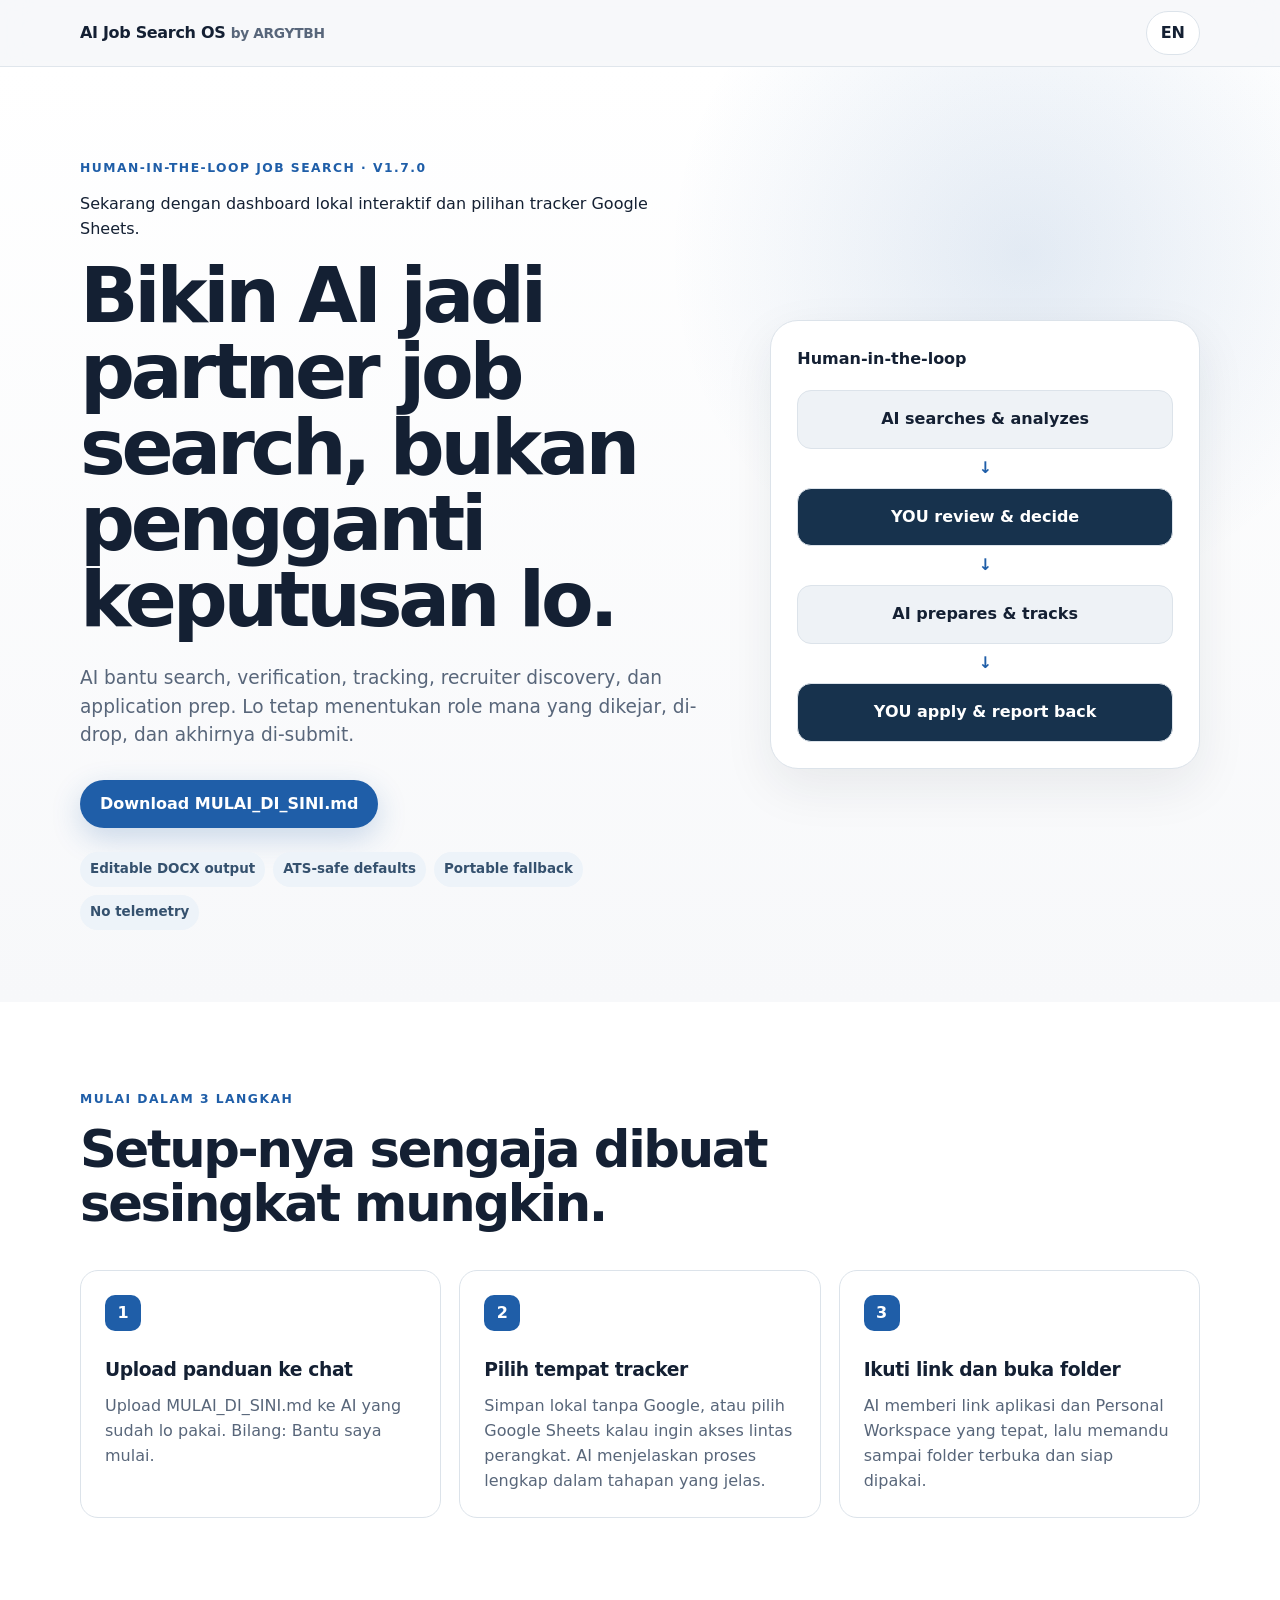
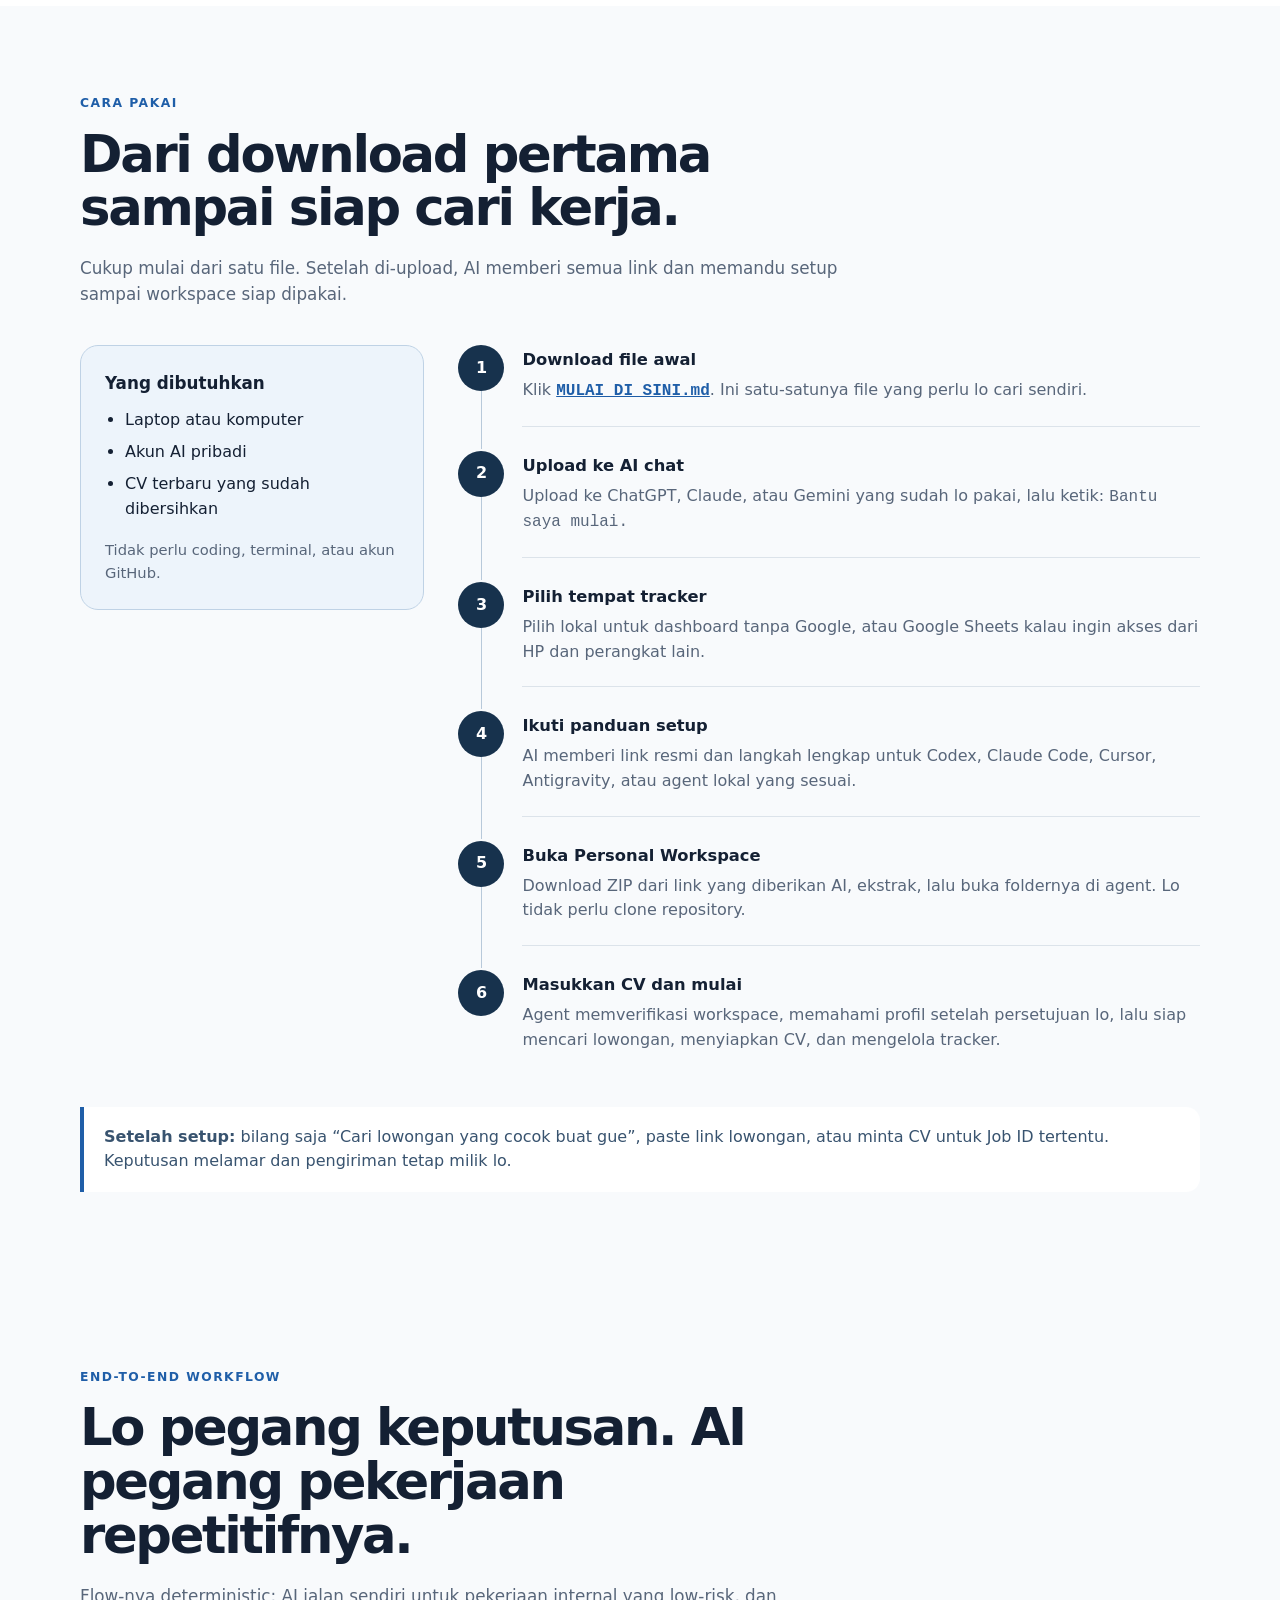
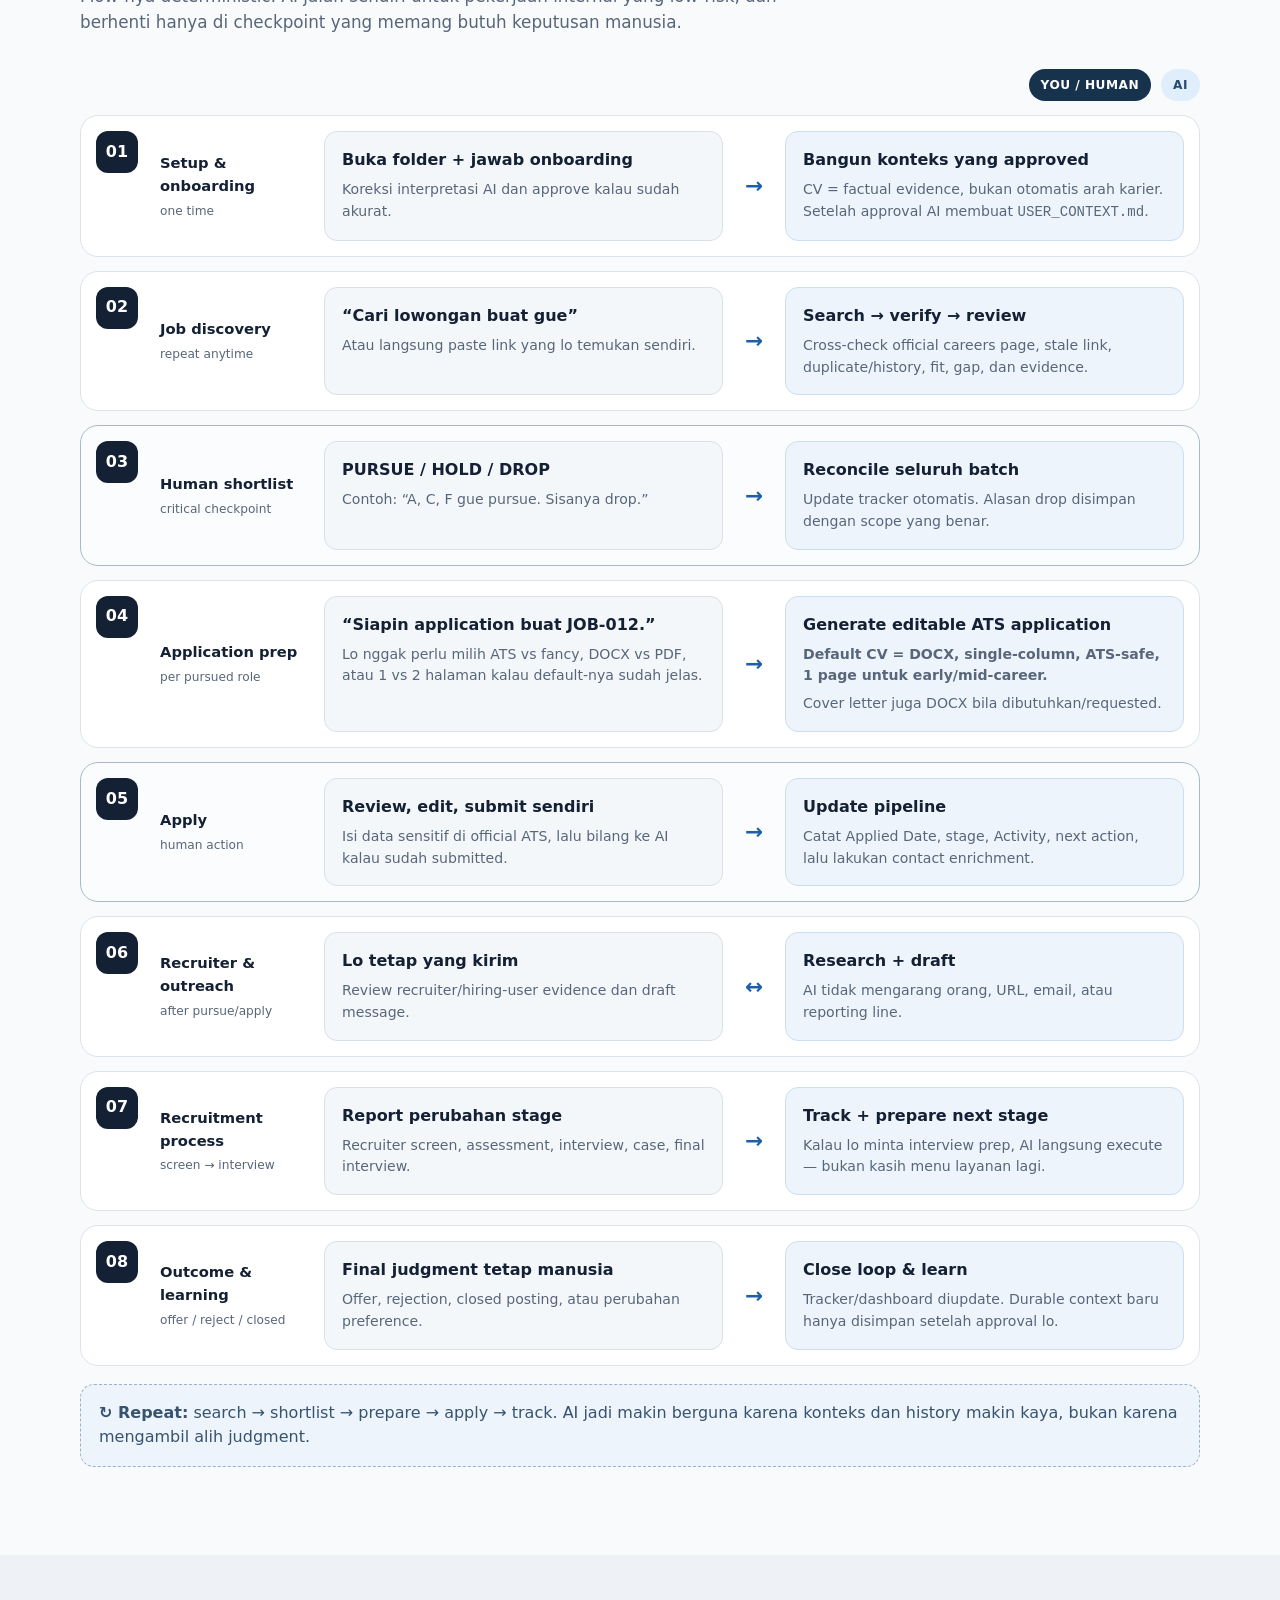
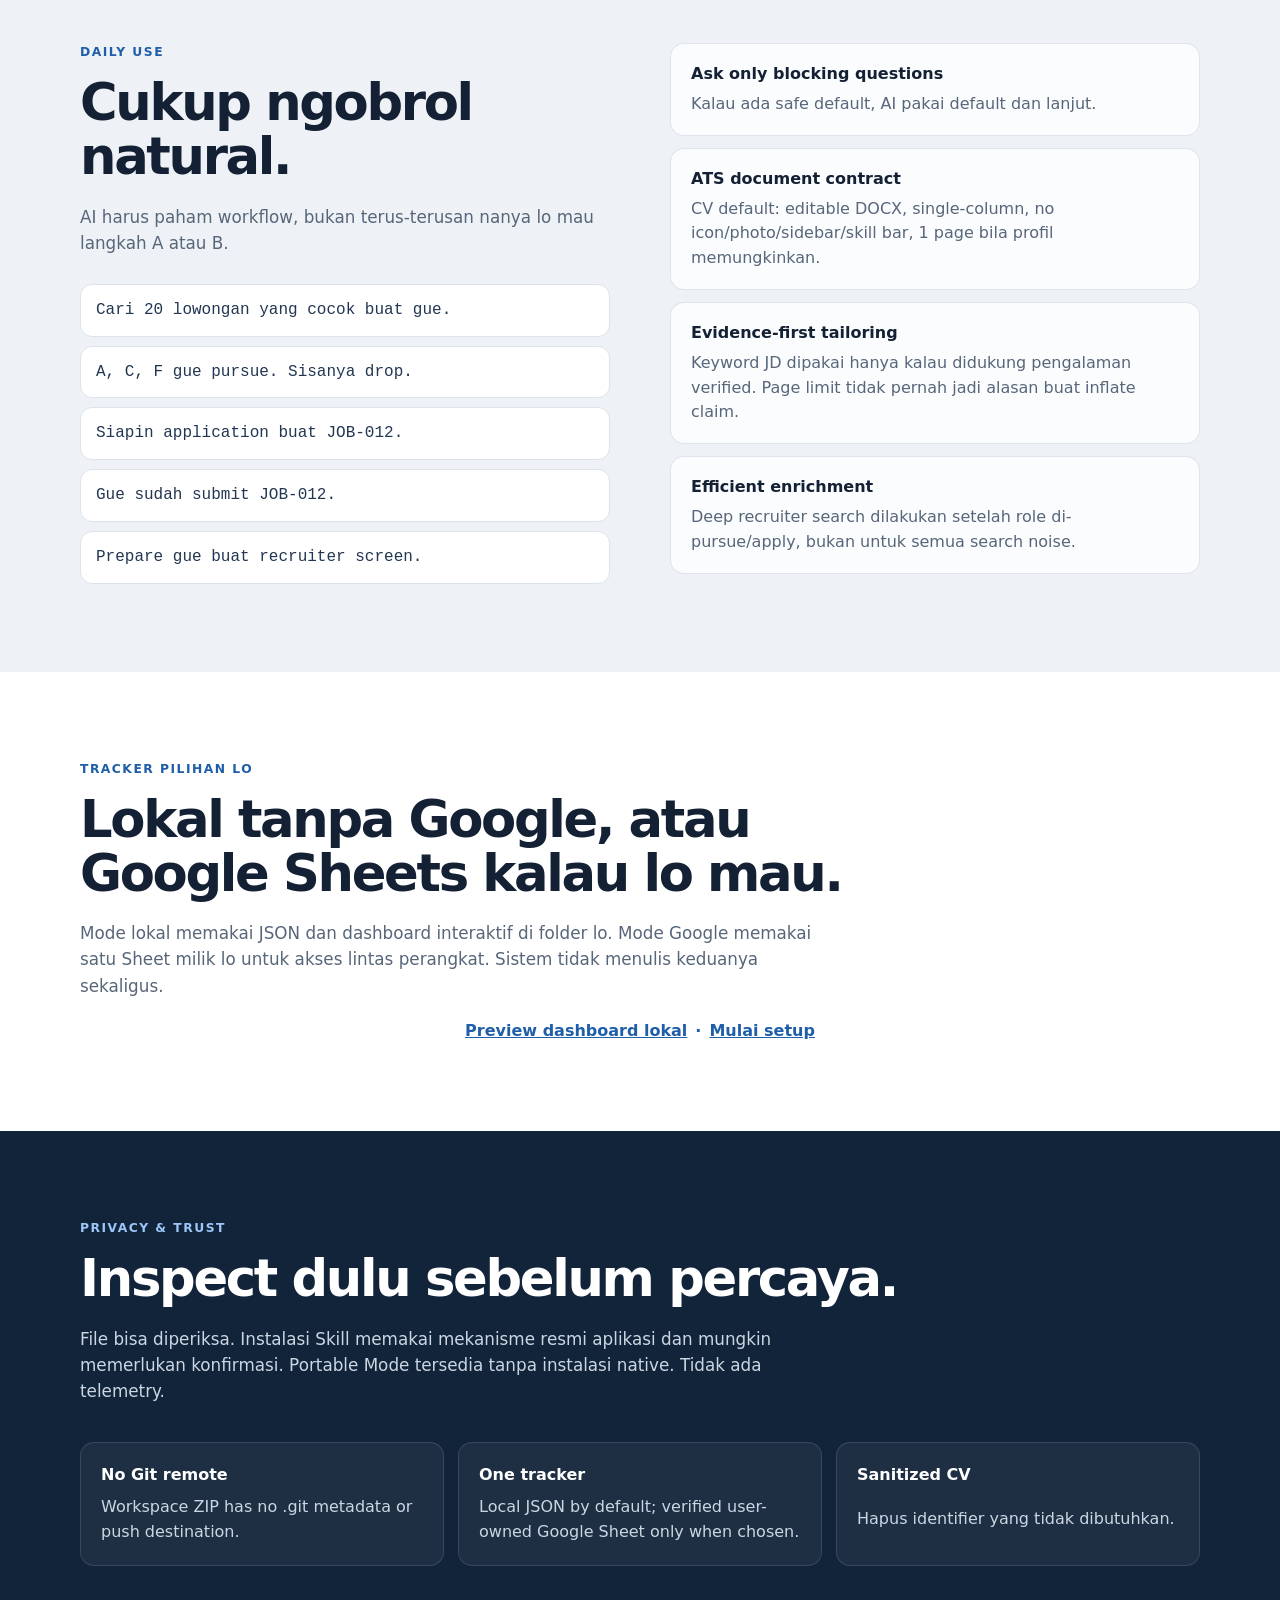
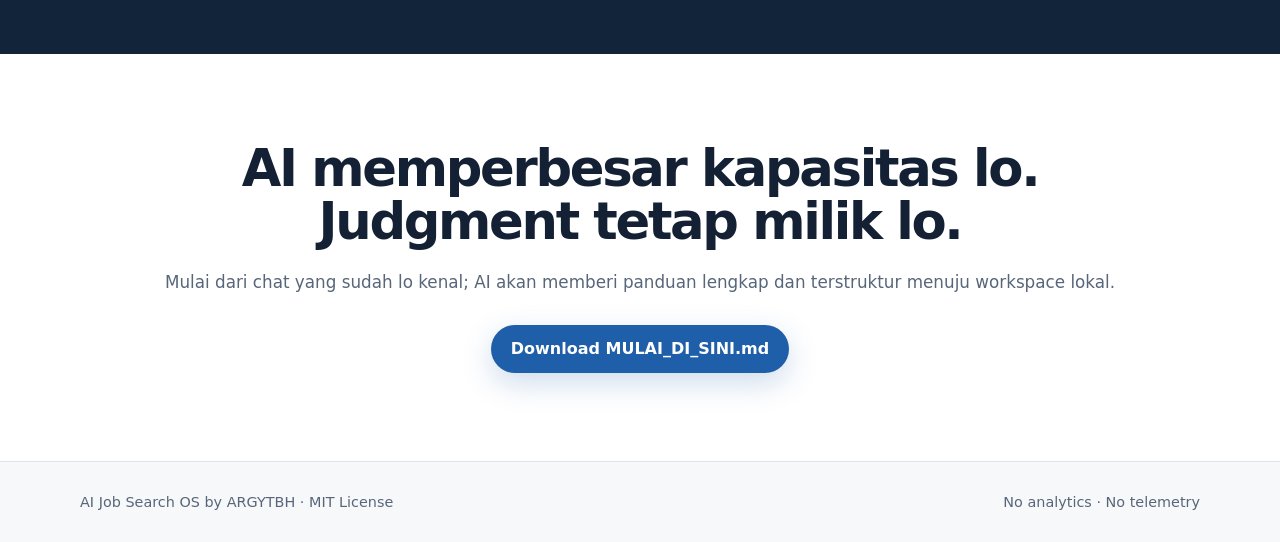
==== docs/index.html @ 04e6ff2b "chore: release v1.7.0" ====
<!doctype html>
<html lang="id">
<head>
  <meta charset="utf-8" />
  <meta name="viewport" content="width=device-width, initial-scale=1" />
  <meta name="description" content="AI Job Search OS — human-in-the-loop AI workflow for job discovery, ATS-safe application preparation, tracking, recruiter enrichment, and career context." />
  <title>AI Job Search OS</title>
  <link rel="stylesheet" href="style.css" />
  <script type="application/ld+json">
  {
    "@context": "https://schema.org",
    "@type": "HowTo",
    "name": "Cara mulai menggunakan AI Job Search OS",
    "description": "Setup AI Job Search OS tanpa coding atau akun GitHub.",
    "totalTime": "PT15M",
    "step": [
      {"@type":"HowToStep","position":1,"name":"Download panduan awal","text":"Download MULAI_DI_SINI.md dari halaman resmi AI Job Search OS."},
      {"@type":"HowToStep","position":2,"name":"Upload ke AI chat","text":"Upload file ke AI chat yang sudah digunakan, lalu tulis: Bantu saya mulai."},
      {"@type":"HowToStep","position":3,"name":"Pilih tracker","text":"Pilih tracker lokal tanpa Google atau Google Sheets untuk akses lintas perangkat."},
      {"@type":"HowToStep","position":4,"name":"Siapkan agent lokal","text":"Ikuti link dan panduan AI untuk Codex, Claude Code, Cursor, Antigravity, atau agent lokal yang sesuai."},
      {"@type":"HowToStep","position":5,"name":"Buka Personal Workspace","text":"Download ZIP dari link exact-version yang diberikan AI, ekstrak, lalu buka foldernya di agent lokal."},
      {"@type":"HowToStep","position":6,"name":"Mulai onboarding","text":"Ikuti verifikasi workspace, masukkan CV yang sudah dibersihkan dari data sensitif, lalu setujui konteks karier yang akurat."}
    ]
  }
  </script>
</head>
<body>
  <header class="nav">
    <div class="wrap nav-inner">
      <a class="brand" href="#top">AI Job Search OS <span>by ARGYTBH</span></a>
      <div class="nav-actions">
        <button class="lang-btn" id="langToggle" type="button" aria-label="Switch language">EN</button>
        <a class="ghost" id="repoLink" href="#" rel="noreferrer">GitHub</a>
      </div>
    </div>
  </header>

  <main id="top">
    <section class="hero">
      <div class="wrap hero-grid">
        <div>
          <div class="eyebrow">Human-in-the-loop job search · v1.7.0</div><p data-lang="id">Sekarang dengan dashboard lokal interaktif dan pilihan tracker Google Sheets.</p><p data-lang="en" hidden>Now with an interactive local dashboard and an optional Google Sheets tracker.</p>
          <div data-lang="id">
            <h1>Bikin AI jadi partner job search, bukan pengganti keputusan lo.</h1>
            <p class="lead">AI bantu search, verification, tracking, recruiter discovery, dan application prep. Lo tetap menentukan role mana yang dikejar, di-drop, dan akhirnya di-submit.</p>
          </div>
          <div data-lang="en" hidden>
            <h1>Make AI your job-search partner, not your decision-maker.</h1>
            <p class="lead">AI helps with search, verification, tracking, recruiter discovery, and application prep. You still decide which roles to pursue, drop, and submit.</p>
          </div>
          <div class="cta-row">
            <a class="primary" href="downloads/MULAI_DI_SINI.md" download>Download MULAI_DI_SINI.md</a>
          </div>
          <div class="trust-row"><span>Editable DOCX output</span><span>ATS-safe defaults</span><span>Portable fallback</span><span>No telemetry</span></div>
        </div>

        <div class="flow-card">
          <div class="flow-title">Human-in-the-loop</div>
          <div class="flow">
            <div class="node">AI searches & analyzes</div><div class="arrow">↓</div>
            <div class="node human">YOU review & decide</div><div class="arrow">↓</div>
            <div class="node">AI prepares & tracks</div><div class="arrow">↓</div>
            <div class="node human">YOU apply & report back</div>
          </div>
        </div>
      </div>
    </section>

    <section class="section">
      <div class="wrap">
        <div data-lang="id"><div class="eyebrow">Mulai dalam 3 langkah</div><h2>Setup-nya sengaja dibuat sesingkat mungkin.</h2></div>
        <div data-lang="en" hidden><div class="eyebrow">Start in 3 steps</div><h2>The setup is intentionally minimal.</h2></div>
        <div class="steps">
          <article class="card"><div class="step-num">1</div><h3 data-lang="id">Upload panduan ke chat</h3><h3 data-lang="en" hidden>Upload the guide to chat</h3><p data-lang="id">Upload MULAI_DI_SINI.md ke AI yang sudah lo pakai. Bilang: Bantu saya mulai.</p><p data-lang="en" hidden>Upload MULAI_DI_SINI.md to the AI you already use. Say: Help me get started.</p></article>
          <article class="card"><div class="step-num">2</div><h3 data-lang="id">Pilih tempat tracker</h3><h3 data-lang="en" hidden>Choose tracker storage</h3><p data-lang="id">Simpan lokal tanpa Google, atau pilih Google Sheets kalau ingin akses lintas perangkat. AI menjelaskan proses lengkap dalam tahapan yang jelas.</p><p data-lang="en" hidden>Keep it local without Google, or choose Google Sheets for cross-device access. The AI explains the complete process in clear stages.</p></article>
          <article class="card"><div class="step-num">3</div><h3 data-lang="id">Ikuti link dan buka folder</h3><h3 data-lang="en" hidden>Follow the links and open the folder</h3><p data-lang="id">AI memberi link aplikasi dan Personal Workspace yang tepat, lalu memandu sampai folder terbuka dan siap dipakai.</p><p data-lang="en" hidden>The AI gives you the correct app and Personal Workspace links, then guides you until the folder is open and ready.</p></article>
        </div>
      </div>
    </section>

    <section class="section quick-guide" id="cara-pakai">
      <div class="wrap">
        <div data-lang="id">
          <div class="eyebrow">Cara pakai</div>
          <h2>Dari download pertama sampai siap cari kerja.</h2>
          <p class="body narrow">Cukup mulai dari satu file. Setelah di-upload, AI memberi semua link dan memandu setup sampai workspace siap dipakai.</p>
          <div class="howto-grid">
            <aside class="requirements" aria-label="Yang dibutuhkan">
              <strong>Yang dibutuhkan</strong>
              <ul><li>Laptop atau komputer</li><li>Akun AI pribadi</li><li>CV terbaru yang sudah dibersihkan</li></ul>
              <p>Tidak perlu coding, terminal, atau akun GitHub.</p>
            </aside>
            <ol class="howto-list">
              <li><div><strong>Download file awal</strong><p>Klik <a href="downloads/MULAI_DI_SINI.md" download><code>MULAI_DI_SINI.md</code></a>. Ini satu-satunya file yang perlu lo cari sendiri.</p></div></li>
              <li><div><strong>Upload ke AI chat</strong><p>Upload ke ChatGPT, Claude, atau Gemini yang sudah lo pakai, lalu ketik: <code>Bantu saya mulai.</code></p></div></li>
              <li><div><strong>Pilih tempat tracker</strong><p>Pilih lokal untuk dashboard tanpa Google, atau Google Sheets kalau ingin akses dari HP dan perangkat lain.</p></div></li>
              <li><div><strong>Ikuti panduan setup</strong><p>AI memberi link resmi dan langkah lengkap untuk Codex, Claude Code, Cursor, Antigravity, atau agent lokal yang sesuai.</p></div></li>
              <li><div><strong>Buka Personal Workspace</strong><p>Download ZIP dari link yang diberikan AI, ekstrak, lalu buka foldernya di agent. Lo tidak perlu clone repository.</p></div></li>
              <li><div><strong>Masukkan CV dan mulai</strong><p>Agent memverifikasi workspace, memahami profil setelah persetujuan lo, lalu siap mencari lowongan, menyiapkan CV, dan mengelola tracker.</p></div></li>
            </ol>
          </div>
          <div class="guide-callout"><strong>Setelah setup:</strong> bilang saja “Cari lowongan yang cocok buat gue”, paste link lowongan, atau minta CV untuk Job ID tertentu. Keputusan melamar dan pengiriman tetap milik lo.</div>
        </div>
        <div data-lang="en" hidden>
          <div class="eyebrow">How to use it</div>
          <h2>From the first download to a working job-search workspace.</h2>
          <p class="body narrow">Start with one file. Once uploaded, the AI supplies every link and guides setup until the workspace is ready.</p>
          <div class="howto-grid">
            <aside class="requirements" aria-label="What you need">
              <strong>What you need</strong>
              <ul><li>A laptop or desktop computer</li><li>A personal AI account</li><li>A current sanitized CV</li></ul>
              <p>No coding, terminal, or GitHub account required.</p>
            </aside>
            <ol class="howto-list">
              <li><div><strong>Download the starter file</strong><p>Get <a href="downloads/MULAI_DI_SINI.md" download><code>MULAI_DI_SINI.md</code></a>. This is the only file you need to find yourself.</p></div></li>
              <li><div><strong>Upload it to your AI chat</strong><p>Upload it to ChatGPT, Claude, or Gemini, then say: <code>Help me get started.</code></p></div></li>
              <li><div><strong>Choose tracker storage</strong><p>Choose local for the no-Google dashboard, or Google Sheets for access across devices.</p></div></li>
              <li><div><strong>Follow the setup guide</strong><p>The AI supplies official links and complete steps for Codex, Claude Code, Cursor, Antigravity, or a suitable local agent.</p></div></li>
              <li><div><strong>Open the Personal Workspace</strong><p>Download the ZIP from the AI's exact-version link, extract it, and open the folder in the agent. No repository clone is needed.</p></div></li>
              <li><div><strong>Add your CV and begin</strong><p>The agent verifies the workspace, builds an approved career profile, and becomes ready to find jobs, prepare CVs, and maintain the tracker.</p></div></li>
            </ol>
          </div>
          <div class="guide-callout"><strong>After setup:</strong> ask it to find suitable jobs, paste a posting link, or request a CV for a Job ID. You still decide and submit applications yourself.</div>
        </div>
      </div>
    </section>

    <section class="section workflow-section">
      <div class="wrap">
        <div data-lang="id"><div class="eyebrow">End-to-end workflow</div><h2>Lo pegang keputusan. AI pegang pekerjaan repetitifnya.</h2><p class="body narrow">Flow-nya deterministic: AI jalan sendiri untuk pekerjaan internal yang low-risk, dan berhenti hanya di checkpoint yang memang butuh keputusan manusia.</p></div>
        <div data-lang="en" hidden><div class="eyebrow">End-to-end workflow</div><h2>You own the decisions. AI handles the repetitive work.</h2><p class="body narrow">The workflow is deterministic: AI proceeds through low-risk internal work and stops only at checkpoints that genuinely require human judgment.</p></div>

        <div class="lane-legend"><span class="legend-human">YOU / HUMAN</span><span class="legend-ai">AI</span></div>
        <div class="process">
          <article class="process-row">
            <div class="process-num">01</div><div class="process-stage"><strong>Setup & onboarding</strong><span>one time</span></div>
            <div class="lane human-lane"><strong data-lang="id">Buka folder + jawab onboarding</strong><strong data-lang="en" hidden>Open folder + answer onboarding</strong><p data-lang="id">Koreksi interpretasi AI dan approve kalau sudah akurat.</p><p data-lang="en" hidden>Correct the AI's interpretation and approve when accurate.</p></div>
            <div class="connector">→</div>
            <div class="lane ai-lane"><strong data-lang="id">Bangun konteks yang approved</strong><strong data-lang="en" hidden>Build approved context</strong><p>CV = factual evidence, bukan otomatis arah karier. Setelah approval AI membuat <code>USER_CONTEXT.md</code>.</p></div>
          </article>

          <article class="process-row">
            <div class="process-num">02</div><div class="process-stage"><strong data-lang="id">Job discovery</strong><strong data-lang="en" hidden>Job discovery</strong><span>repeat anytime</span></div>
            <div class="lane human-lane"><strong data-lang="id">“Cari lowongan buat gue”</strong><strong data-lang="en" hidden>“Find jobs for me”</strong><p data-lang="id">Atau langsung paste link yang lo temukan sendiri.</p><p data-lang="en" hidden>Or simply paste a job link you found yourself.</p></div>
            <div class="connector">→</div>
            <div class="lane ai-lane"><strong>Search → verify → review</strong><p data-lang="id">Cross-check official careers page, stale link, duplicate/history, fit, gap, dan evidence.</p><p data-lang="en" hidden>Check official careers pages, stale links, duplicates/history, fit, gaps, and evidence.</p></div>
          </article>

          <article class="process-row human-checkpoint">
            <div class="process-num">03</div><div class="process-stage"><strong>Human shortlist</strong><span>critical checkpoint</span></div>
            <div class="lane human-lane"><strong data-lang="id">PURSUE / HOLD / DROP</strong><strong data-lang="en" hidden>PURSUE / HOLD / DROP</strong><p data-lang="id">Contoh: “A, C, F gue pursue. Sisanya drop.”</p><p data-lang="en" hidden>Example: “Pursue A, C, F. Drop the rest.”</p></div>
            <div class="connector">→</div>
            <div class="lane ai-lane"><strong data-lang="id">Reconcile seluruh batch</strong><strong data-lang="en" hidden>Reconcile the batch</strong><p data-lang="id">Update tracker otomatis. Alasan drop disimpan dengan scope yang benar.</p><p data-lang="en" hidden>Update the tracker automatically. Drop reasons keep the correct scope.</p></div>
          </article>

          <article class="process-row">
            <div class="process-num">04</div><div class="process-stage"><strong>Application prep</strong><span>per pursued role</span></div>
            <div class="lane human-lane"><strong data-lang="id">“Siapin application buat JOB-012.”</strong><strong data-lang="en" hidden>“Prepare JOB-012.”</strong><p data-lang="id">Lo nggak perlu milih ATS vs fancy, DOCX vs PDF, atau 1 vs 2 halaman kalau default-nya sudah jelas.</p><p data-lang="en" hidden>You do not need to choose ATS vs fancy, DOCX vs PDF, or 1 vs 2 pages when the default is clear.</p></div>
            <div class="connector">→</div>
            <div class="lane ai-lane"><strong data-lang="id">Generate editable ATS application</strong><strong data-lang="en" hidden>Generate an editable ATS application</strong><p data-lang="id"><strong>Default CV = DOCX, single-column, ATS-safe, 1 page untuk early/mid-career.</strong> Cover letter juga DOCX bila dibutuhkan/requested.</p><p data-lang="en" hidden><strong>Default CV = DOCX, single-column, ATS-safe, 1 page for early/mid-career.</strong> Cover letters are also DOCX when needed/requested.</p></div>
          </article>

          <article class="process-row human-checkpoint">
            <div class="process-num">05</div><div class="process-stage"><strong>Apply</strong><span>human action</span></div>
            <div class="lane human-lane"><strong data-lang="id">Review, edit, submit sendiri</strong><strong data-lang="en" hidden>Review, edit, submit yourself</strong><p data-lang="id">Isi data sensitif di official ATS, lalu bilang ke AI kalau sudah submitted.</p><p data-lang="en" hidden>Enter sensitive information on the official ATS, then tell AI once submitted.</p></div>
            <div class="connector">→</div>
            <div class="lane ai-lane"><strong data-lang="id">Update pipeline</strong><strong data-lang="en" hidden>Update the pipeline</strong><p data-lang="id">Catat Applied Date, stage, Activity, next action, lalu lakukan contact enrichment.</p><p data-lang="en" hidden>Record Applied Date, stage, Activity, next action, then perform contact enrichment.</p></div>
          </article>

          <article class="process-row">
            <div class="process-num">06</div><div class="process-stage"><strong>Recruiter & outreach</strong><span>after pursue/apply</span></div>
            <div class="lane human-lane"><strong data-lang="id">Lo tetap yang kirim</strong><strong data-lang="en" hidden>You still send it</strong><p data-lang="id">Review recruiter/hiring-user evidence dan draft message.</p><p data-lang="en" hidden>Review recruiter/hiring-user evidence and the message draft.</p></div>
            <div class="connector">↔</div>
            <div class="lane ai-lane"><strong data-lang="id">Research + draft</strong><strong data-lang="en" hidden>Research + draft</strong><p data-lang="id">AI tidak mengarang orang, URL, email, atau reporting line.</p><p data-lang="en" hidden>AI does not invent people, URLs, emails, or reporting lines.</p></div>
          </article>

          <article class="process-row">
            <div class="process-num">07</div><div class="process-stage"><strong>Recruitment process</strong><span>screen → interview</span></div>
            <div class="lane human-lane"><strong data-lang="id">Report perubahan stage</strong><strong data-lang="en" hidden>Report stage changes</strong><p>Recruiter screen, assessment, interview, case, final interview.</p></div>
            <div class="connector">→</div>
            <div class="lane ai-lane"><strong data-lang="id">Track + prepare next stage</strong><strong data-lang="en" hidden>Track + prepare the next stage</strong><p data-lang="id">Kalau lo minta interview prep, AI langsung execute — bukan kasih menu layanan lagi.</p><p data-lang="en" hidden>If you ask for interview prep, AI executes it instead of offering another menu.</p></div>
          </article>

          <article class="process-row">
            <div class="process-num">08</div><div class="process-stage"><strong>Outcome & learning</strong><span>offer / reject / closed</span></div>
            <div class="lane human-lane"><strong data-lang="id">Final judgment tetap manusia</strong><strong data-lang="en" hidden>Final judgment stays human</strong><p data-lang="id">Offer, rejection, closed posting, atau perubahan preference.</p><p data-lang="en" hidden>Offers, rejections, closed postings, or preference changes.</p></div>
            <div class="connector">→</div>
            <div class="lane ai-lane"><strong data-lang="id">Close loop & learn</strong><strong data-lang="en" hidden>Close the loop & learn</strong><p data-lang="id">Tracker/dashboard diupdate. Durable context baru hanya disimpan setelah approval lo.</p><p data-lang="en" hidden>Tracker/dashboard updates. Durable context changes still require your approval.</p></div>
          </article>
        </div>
        <div class="loop-back" data-lang="id"><strong>↻ Repeat:</strong> search → shortlist → prepare → apply → track. AI jadi makin berguna karena konteks dan history makin kaya, bukan karena mengambil alih judgment.</div>
        <div class="loop-back" data-lang="en" hidden><strong>↻ Repeat:</strong> search → shortlist → prepare → apply → track. AI becomes more useful because context and history get richer, not because it takes over judgment.</div>
      </div>
    </section>

    <section class="section muted">
      <div class="wrap two-col">
        <div>
          <div data-lang="id"><div class="eyebrow">Daily use</div><h2>Cukup ngobrol natural.</h2><p class="body">AI harus paham workflow, bukan terus-terusan nanya lo mau langkah A atau B.</p></div>
          <div data-lang="en" hidden><div class="eyebrow">Daily use</div><h2>Just talk naturally.</h2><p class="body">The AI should understand the workflow instead of repeatedly asking you to choose the next obvious step.</p></div>
          <div class="commands">
            <code data-lang="id">Cari 20 lowongan yang cocok buat gue.</code><code data-lang="en" hidden>Find 20 jobs that fit me.</code>
            <code data-lang="id">A, C, F gue pursue. Sisanya drop.</code><code data-lang="en" hidden>Pursue A, C, F. Drop the rest.</code>
            <code data-lang="id">Siapin application buat JOB-012.</code><code data-lang="en" hidden>Prepare my application for JOB-012.</code>
            <code data-lang="id">Gue sudah submit JOB-012.</code><code data-lang="en" hidden>I submitted JOB-012.</code>
            <code data-lang="id">Prepare gue buat recruiter screen.</code><code data-lang="en" hidden>Prepare me for the recruiter screen.</code>
          </div>
        </div>
        <div class="feature-list">
          <div class="feature"><strong data-lang="id">Ask only blocking questions</strong><strong data-lang="en" hidden>Ask only blocking questions</strong><span data-lang="id">Kalau ada safe default, AI pakai default dan lanjut.</span><span data-lang="en" hidden>If a safe default exists, AI uses it and proceeds.</span></div>
          <div class="feature"><strong>ATS document contract</strong><span data-lang="id">CV default: editable DOCX, single-column, no icon/photo/sidebar/skill bar, 1 page bila profil memungkinkan.</span><span data-lang="en" hidden>CV default: editable DOCX, single-column, no icons/photos/sidebars/skill bars, 1 page when the profile allows it.</span></div>
          <div class="feature"><strong>Evidence-first tailoring</strong><span data-lang="id">Keyword JD dipakai hanya kalau didukung pengalaman verified. Page limit tidak pernah jadi alasan buat inflate claim.</span><span data-lang="en" hidden>JD terms are used only when supported by verified experience. Page limits never justify inflated claims.</span></div>
          <div class="feature"><strong>Efficient enrichment</strong><span data-lang="id">Deep recruiter search dilakukan setelah role di-pursue/apply, bukan untuk semua search noise.</span><span data-lang="en" hidden>Deep recruiter research happens after pursue/apply, not for every search result.</span></div>
        </div>
      </div>
    </section>

    <section class="section">
      <div class="wrap">
        <div data-lang="id"><div class="eyebrow">Tracker pilihan lo</div><h2>Lokal tanpa Google, atau Google Sheets kalau lo mau.</h2><p class="body narrow">Mode lokal memakai JSON dan dashboard interaktif di folder lo. Mode Google memakai satu Sheet milik lo untuk akses lintas perangkat. Sistem tidak menulis keduanya sekaligus.</p></div>
        <div data-lang="en" hidden><div class="eyebrow">Your tracker choice</div><h2>Local without Google, or Google Sheets if you want it.</h2><p class="body narrow">Local mode uses JSON and the interactive folder dashboard. Google mode uses one user-owned Sheet for cross-device access. The system never writes both at once.</p></div>
        <div class="small-links"><a href="dashboard/">Preview dashboard lokal</a><span>·</span><a href="downloads/MULAI_DI_SINI.md" download>Mulai setup</a></div>
      </div>
    </section>

    <section class="section security">
      <div class="wrap">
        <div data-lang="id"><div class="eyebrow">Privacy & trust</div><h2>Inspect dulu sebelum percaya.</h2><p class="body narrow">File bisa diperiksa. Instalasi Skill memakai mekanisme resmi aplikasi dan mungkin memerlukan konfirmasi. Portable Mode tersedia tanpa instalasi native. Tidak ada telemetry.</p></div>
        <div data-lang="en" hidden><div class="eyebrow">Privacy & trust</div><h2>Inspect before you trust.</h2><p class="body narrow">Inspectable files. Skill import uses the host’s supported mechanism and may require confirmation. Portable Mode works without native installation. No telemetry.</p></div>
        <div class="security-grid">
          <div class="security-item"><strong>No Git remote</strong><span>Workspace ZIP has no .git metadata or push destination.</span></div>
          <div class="security-item"><strong>One tracker</strong><span>Local JSON by default; verified user-owned Google Sheet only when chosen.</span></div>
          <div class="security-item"><strong>Sanitized CV</strong><span data-lang="id">Hapus identifier yang tidak dibutuhkan.</span><span data-lang="en" hidden>Remove unnecessary identifiers.</span></div>
        </div>
      </div>
    </section>

    <section class="section final-cta">
      <div class="wrap">
        <div data-lang="id"><h2>AI memperbesar kapasitas lo. Judgment tetap milik lo.</h2><p class="body">Mulai dari chat yang sudah lo kenal; AI akan memberi panduan lengkap dan terstruktur menuju workspace lokal.</p></div>
        <div data-lang="en" hidden><h2>AI expands your capacity. Judgment stays yours.</h2><p class="body">Start in the chat you already know; the AI gives you a complete, clearly structured guide into a local workspace.</p></div>
        <div class="cta-row centered">
          <a class="primary" href="downloads/MULAI_DI_SINI.md" download>Download MULAI_DI_SINI.md</a>
        </div>
      </div>
    </section>
  </main>

  <footer><div class="wrap footer-inner"><span>AI Job Search OS by ARGYTBH · MIT License</span><span>No analytics · No telemetry</span></div></footer>

  <script>
    (function () {
      const toggle = document.getElementById('langToggle');
      let lang = 'id';
      function applyLanguage() {
        document.documentElement.lang = lang;
        document.querySelectorAll('[data-lang]').forEach((el) => { el.hidden = el.getAttribute('data-lang') !== lang; });
        toggle.textContent = lang === 'id' ? 'EN' : 'ID';
      }
      toggle.addEventListener('click', function () { lang = lang === 'id' ? 'en' : 'id'; applyLanguage(); });
      const host = window.location.hostname;
      const parts = window.location.pathname.split('/').filter(Boolean);
      let repoUrl = '#';
      if (host.endsWith('.github.io')) {
        const owner = host.split('.')[0];
        const repository = parts[0] || (owner + '.github.io');
        repoUrl = 'https://github.com/' + owner + '/' + repository;
      }
      const repo = document.getElementById('repoLink');
      if (repoUrl !== '#') repo.href = repoUrl; else repo.style.display = 'none';
      applyLanguage();
    })();
  </script>
</body>
</html>
---- docs/style.css ----
*{box-sizing:border-box}:root{--bg:#f7f8fa;--surface:#fff;--surface-soft:#eef2f6;--ink:#142033;--muted:#58667a;--line:#dce3ea;--accent:#1f5ea8;--accent-dark:#173f70;--human:#17324d;--human-soft:#f4f7fa;--ai-soft:#edf4fb;--radius:18px;--shadow:0 18px 50px rgba(20,32,51,.08)}html{scroll-behavior:smooth}body{margin:0;color:var(--ink);background:var(--bg);font-family:Inter,ui-sans-serif,system-ui,-apple-system,BlinkMacSystemFont,"Segoe UI",sans-serif;line-height:1.55}a{color:inherit}.wrap{width:min(1120px,calc(100% - 40px));margin:0 auto}.nav{position:sticky;top:0;z-index:30;backdrop-filter:blur(16px);background:rgba(247,248,250,.9);border-bottom:1px solid rgba(220,227,234,.85)}.nav-inner{min-height:66px;display:flex;align-items:center;justify-content:space-between;gap:18px}.brand{font-weight:800;text-decoration:none;letter-spacing:-.02em}.brand span{font-weight:550;color:var(--muted);font-size:.86em}.nav-actions{display:flex;gap:10px;align-items:center}.lang-btn,.ghost{appearance:none;border:1px solid var(--line);background:var(--surface);color:var(--ink);border-radius:999px;padding:9px 14px;font:inherit;font-weight:700;text-decoration:none;cursor:pointer}.hero{padding:92px 0 72px;background:radial-gradient(circle at 80% 20%,rgba(31,94,168,.12),transparent 28%),linear-gradient(180deg,#fff 0%,#f7f8fa 100%)}.hero-grid{display:grid;grid-template-columns:1.18fr .82fr;gap:72px;align-items:center}.eyebrow{color:var(--accent);text-transform:uppercase;font-weight:800;letter-spacing:.12em;font-size:.77rem;margin-bottom:14px}h1,h2,h3,p{margin-top:0}h1{font-size:clamp(2.7rem,6vw,5.2rem);line-height:.99;letter-spacing:-.055em;margin-bottom:26px}h2{font-size:clamp(2rem,4vw,3.2rem);line-height:1.05;letter-spacing:-.045em;max-width:820px;margin-bottom:20px}h3{margin-bottom:10px;letter-spacing:-.02em}.lead{max-width:720px;color:var(--muted);font-size:1.16rem}.body{color:var(--muted);font-size:1.05rem}.narrow{max-width:760px}.cta-row{display:flex;flex-wrap:wrap;gap:12px;margin-top:30px}.cta-row.centered{justify-content:center}.primary,.secondary{display:inline-flex;align-items:center;justify-content:center;min-height:48px;padding:0 20px;border-radius:999px;font-weight:800;text-decoration:none}.primary{color:#fff;background:var(--accent);box-shadow:0 10px 30px rgba(31,94,168,.22)}.primary:hover{background:var(--accent-dark)}.secondary{background:var(--surface);border:1px solid var(--line)}.trust-row{display:flex;flex-wrap:wrap;gap:8px;margin-top:24px}.trust-row span{padding:7px 10px;border-radius:999px;background:#edf3f9;color:#35516e;font-size:.84rem;font-weight:700}.flow-card{background:var(--surface);border:1px solid var(--line);border-radius:28px;padding:26px;box-shadow:var(--shadow)}.flow-title{font-weight:800;margin-bottom:18px}.flow{display:flex;flex-direction:column}.node{border:1px solid var(--line);background:var(--surface-soft);padding:16px 18px;border-radius:14px;font-weight:800;text-align:center}.node.human{background:var(--human);color:#fff}.arrow{text-align:center;font-weight:900;padding:7px 0;color:var(--accent)}.section{padding:88px 0;background:var(--surface)}.section.muted{background:var(--surface-soft)}.steps{display:grid;grid-template-columns:repeat(3,1fr);gap:18px;margin-top:40px}.card{border:1px solid var(--line);border-radius:var(--radius);padding:24px;background:#fff}.card p{color:var(--muted);margin-bottom:0}.step-num{width:36px;height:36px;display:grid;place-items:center;border-radius:10px;margin-bottom:24px;background:var(--accent);color:#fff;font-weight:900}code{font-family:"SFMono-Regular",Consolas,"Liberation Mono",monospace}.workflow-section{background:#f8fafc}.lane-legend{display:flex;justify-content:flex-end;gap:10px;margin:34px 0 14px}.lane-legend span{padding:7px 12px;border-radius:999px;font-size:.76rem;font-weight:900;letter-spacing:.04em}.legend-human{background:var(--human);color:#fff}.legend-ai{background:#dfeefa;color:#244b72}.process{display:grid;gap:14px}.process-row{display:grid;grid-template-columns:50px 150px minmax(0,1fr) 34px minmax(0,1fr);gap:14px;align-items:stretch;border:1px solid var(--line);background:#fff;border-radius:18px;padding:15px}.process-row.human-checkpoint{border-color:#aab9c9;background:#fbfcfd}.process-num{display:grid;place-items:center;align-self:start;width:42px;height:42px;background:#142033;color:#fff;border-radius:12px;font-weight:900}.process-stage{display:flex;flex-direction:column;justify-content:center;min-width:0}.process-stage strong{font-size:.92rem}.process-stage span{color:var(--muted);font-size:.76rem;margin-top:4px}.lane{min-width:0;border-radius:13px;padding:16px 17px}.lane strong{display:block;margin-bottom:6px}.lane p{font-size:.88rem;color:var(--muted);margin:0}.human-lane{background:var(--human-soft);border:1px solid #d9e0e8}.ai-lane{background:var(--ai-soft);border:1px solid #cbdff1}.connector{display:grid;place-items:center;font-size:1.35rem;font-weight:900;color:var(--accent)}.loop-back{margin-top:18px;border:1px dashed #9db2c9;background:#edf4fb;border-radius:14px;padding:16px 18px;color:#38536f}.two-col{display:grid;grid-template-columns:1fr 1fr;gap:60px;align-items:start}.commands{display:grid;gap:9px;margin-top:28px}.commands code{display:block;border:1px solid var(--line);background:#fff;border-radius:12px;padding:13px 15px;color:#223651;overflow-wrap:anywhere}.feature-list{display:grid;gap:12px}.feature{display:grid;gap:5px;padding:18px 20px;border-radius:14px;background:rgba(255,255,255,.72);border:1px solid rgba(220,227,234,.9)}.feature span{color:var(--muted)}.preview{display:block;width:100%;max-width:980px;margin:38px auto 0;border-radius:18px;border:1px solid var(--line);box-shadow:var(--shadow);background:#fff}.small-links{display:flex;gap:8px;justify-content:center;margin-top:20px;color:var(--accent);font-weight:700}.security{background:#12243a;color:#fff}.security .eyebrow{color:#9bc6f7}.security .body{color:#cbd6e2}.security-grid{display:grid;grid-template-columns:repeat(3,1fr);gap:14px;margin-top:38px}.security-item{display:grid;gap:7px;border:1px solid rgba(255,255,255,.12);background:rgba(255,255,255,.05);padding:20px;border-radius:14px}.security-item span{color:#cbd6e2}.final-cta{text-align:center;background:#fff}.final-cta h2,.final-cta .body{margin-left:auto;margin-right:auto}footer{border-top:1px solid var(--line);background:#f7f8fa;color:var(--muted)}.footer-inner{min-height:80px;display:flex;justify-content:space-between;align-items:center;gap:20px;font-size:.9rem}[hidden]{display:none!important}@media(max-width:920px){.process-row{grid-template-columns:42px 1fr}.process-stage{grid-column:2}.lane{grid-column:1 / -1}.connector{grid-column:1 / -1;height:16px;transform:rotate(90deg)}.lane-legend{justify-content:flex-start}}@media(max-width:820px){.hero{padding-top:70px}.hero-grid,.two-col,.steps,.security-grid{grid-template-columns:1fr}.hero-grid{gap:40px}h1{font-size:clamp(2.5rem,12vw,4rem)}.section{padding:64px 0}.footer-inner{padding:24px 0;align-items:flex-start;flex-direction:column;gap:8px}.brand span{display:block;font-size:.72rem}}
/* Structured setup guide */
.quick-guide{background:#f8fafc}.howto-grid{display:grid;grid-template-columns:minmax(230px,.72fr) minmax(0,1.55fr);gap:34px;align-items:start;margin-top:38px}.requirements{position:sticky;top:92px;border:1px solid #bfd2e5;background:#edf4fb;border-radius:var(--radius);padding:24px}.requirements>strong{display:block;font-size:1.05rem;margin-bottom:12px}.requirements ul{margin:0 0 18px;padding-left:20px}.requirements li+li{margin-top:7px}.requirements p{margin:0;color:var(--muted);font-size:.92rem}.howto-list{counter-reset:guide;list-style:none;margin:0;padding:0;display:grid;gap:0}.howto-list li{counter-increment:guide;display:grid;grid-template-columns:48px minmax(0,1fr);gap:16px;padding:0 0 24px;position:relative}.howto-list li:not(:last-child):before{content:"";position:absolute;left:23px;top:46px;bottom:2px;width:1px;background:#b8c9da}.howto-list li:after{content:counter(guide);width:46px;height:46px;display:grid;place-items:center;border-radius:50%;background:var(--human);color:#fff;font-weight:900;grid-column:1;grid-row:1}.howto-list li>div{grid-column:2;grid-row:1;border-bottom:1px solid var(--line);padding:2px 0 22px}.howto-list li:last-child>div{border-bottom:0}.howto-list strong{font-size:1.02rem}.howto-list p{color:var(--muted);margin:5px 0 0}.howto-list a{color:var(--accent);font-weight:800}.guide-callout{margin-top:8px;border-left:4px solid var(--accent);background:#fff;border-radius:0 14px 14px 0;padding:18px 20px;color:#38536f}@media(max-width:820px){.howto-grid{grid-template-columns:1fr;gap:28px}.requirements{position:static}}
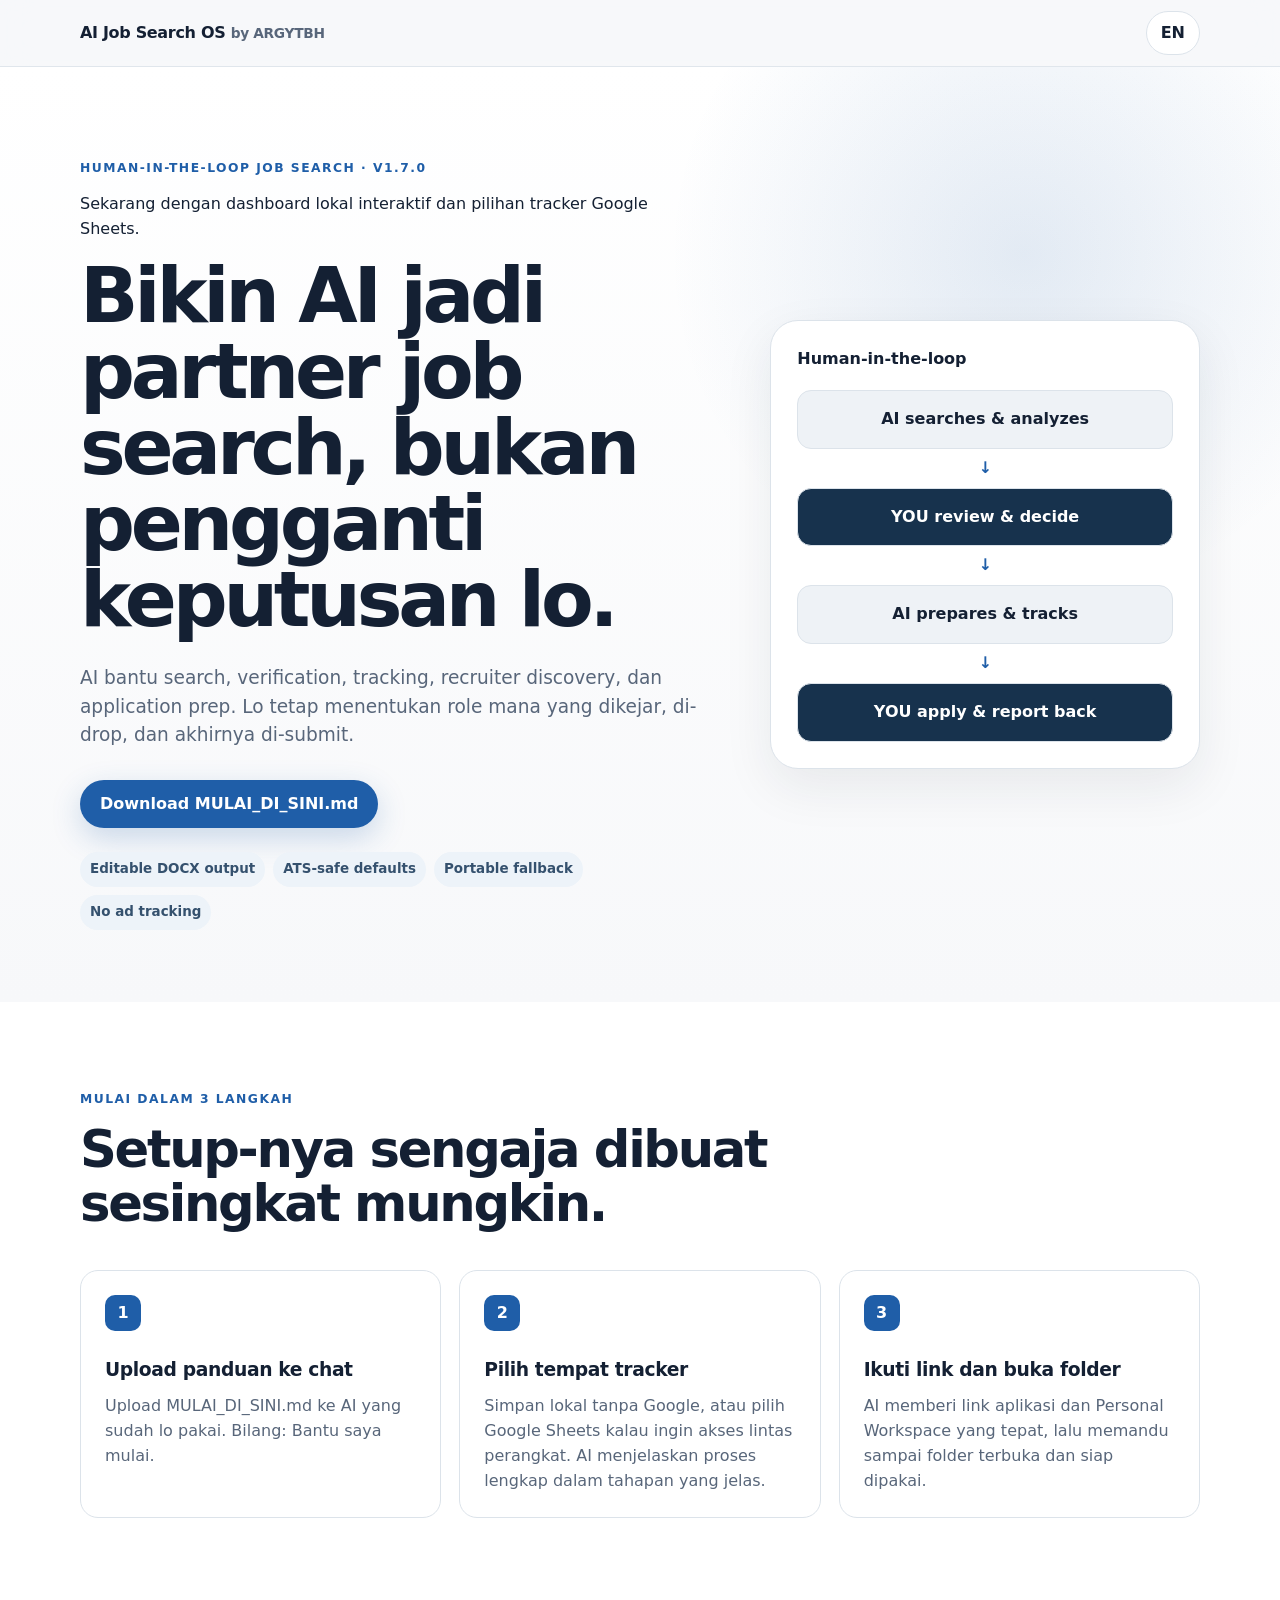
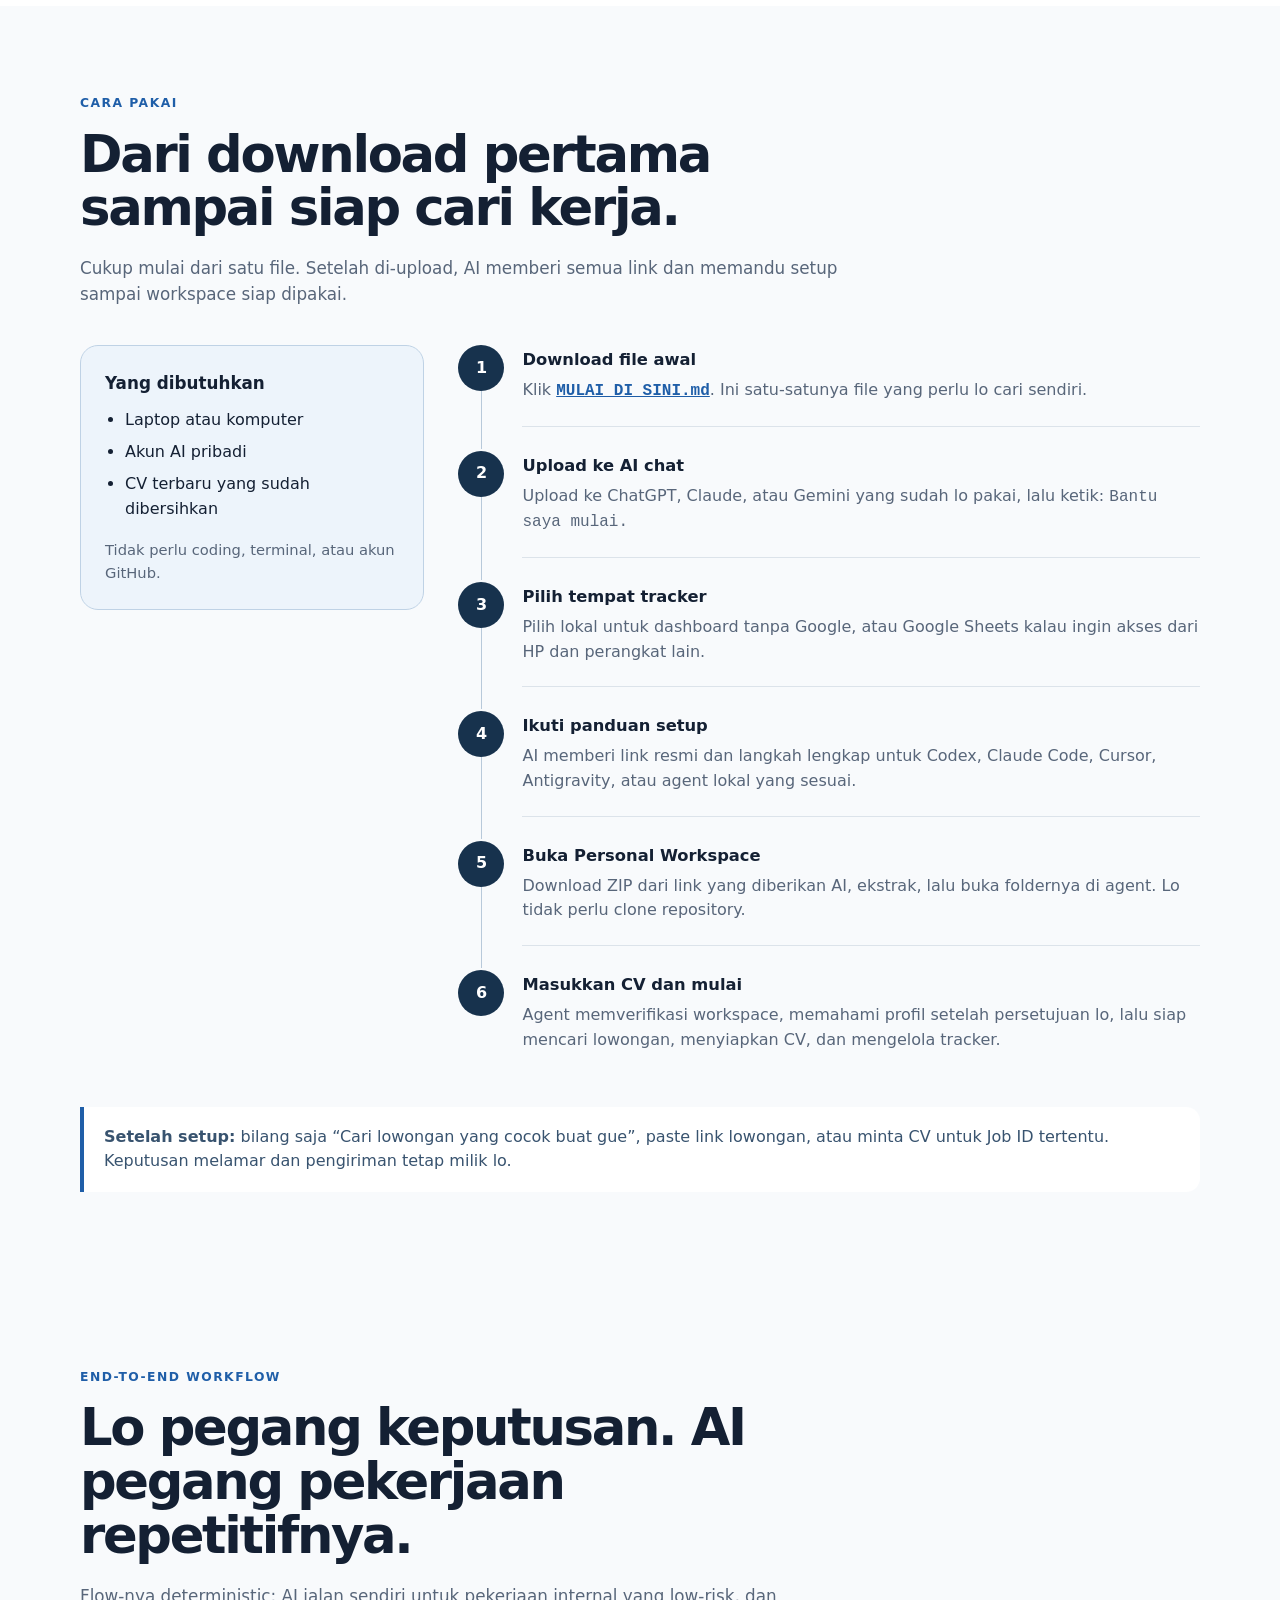
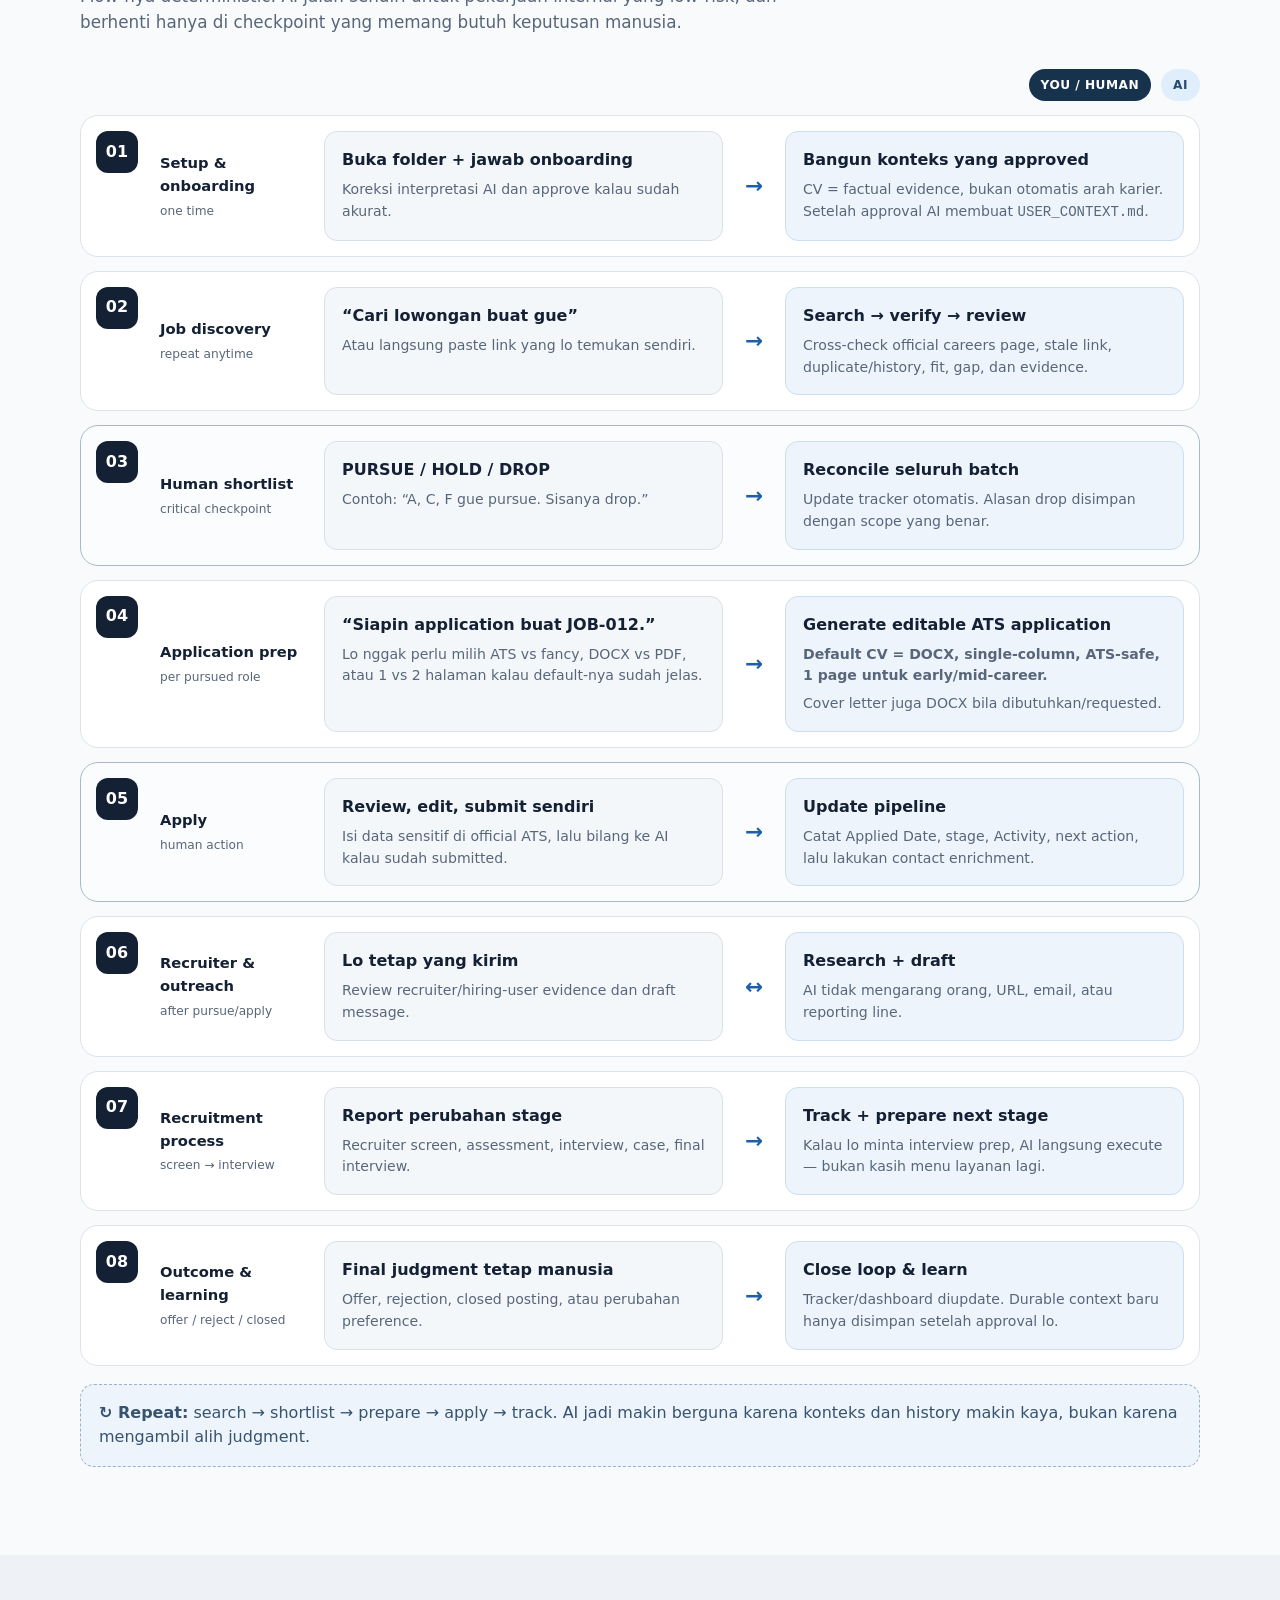
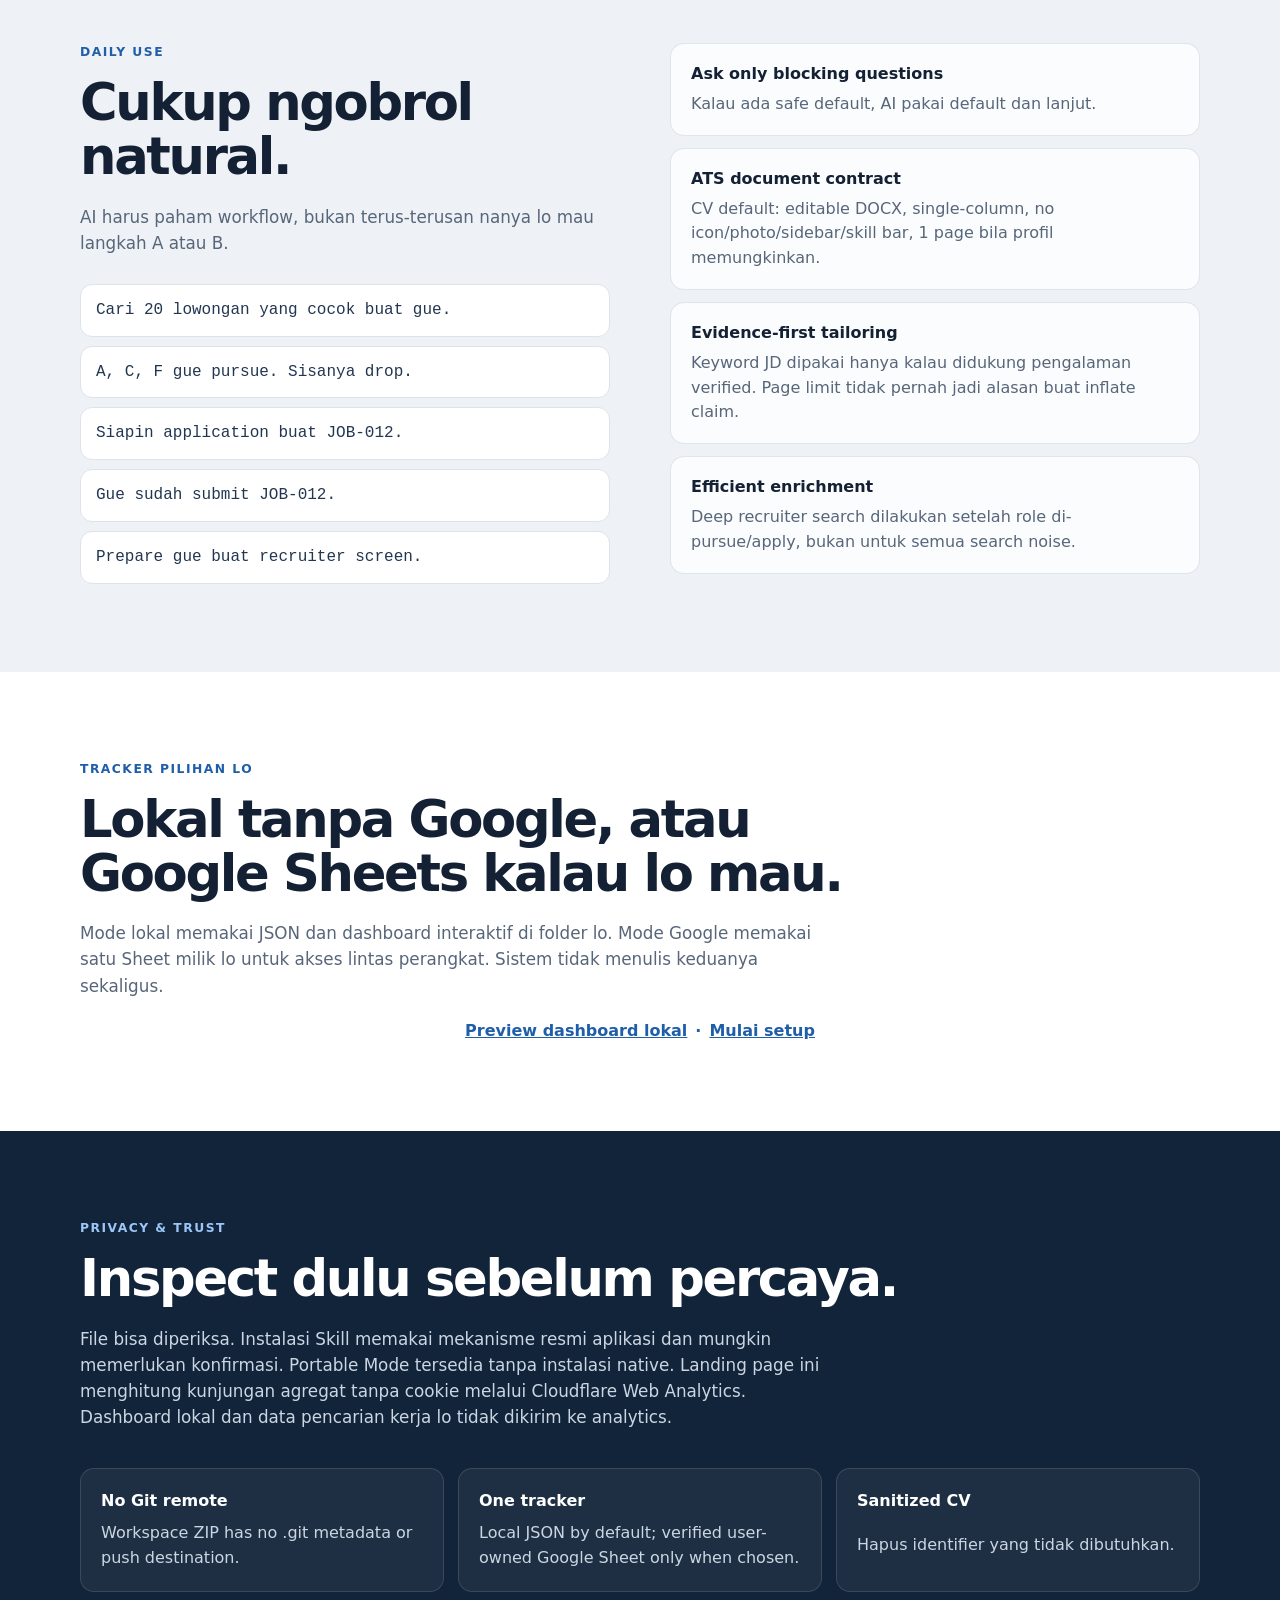
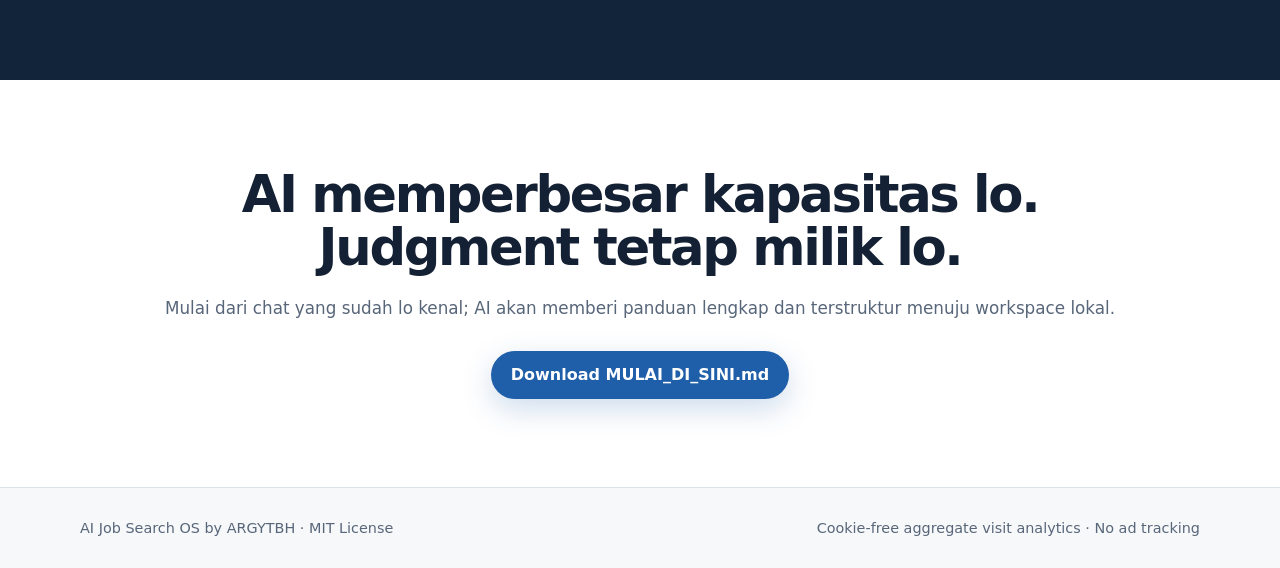
==== commit 121528dc: "feat: add privacy-friendly visit analytics" ====
--- a/docs/index.html
+++ b/docs/index.html
@@ -49,9 +49,9 @@
             <p class="lead">AI helps with search, verification, tracking, recruiter discovery, and application prep. You still decide which roles to pursue, drop, and submit.</p>
           </div>
           <div class="cta-row">
-            <a class="primary" href="downloads/MULAI_DI_SINI.md" download>Download MULAI_DI_SINI.md</a>
-          </div>
-          <div class="trust-row"><span>Editable DOCX output</span><span>ATS-safe defaults</span><span>Portable fallback</span><span>No telemetry</span></div>
+            <a class="primary" href="https://github.com/argytbh/ai-job-search-os/releases/download/v1.7.0/MULAI_DI_SINI.md">Download MULAI_DI_SINI.md</a>
+          </div>
+          <div class="trust-row"><span>Editable DOCX output</span><span>ATS-safe defaults</span><span>Portable fallback</span><span>No ad tracking</span></div>
         </div>
 
         <div class="flow-card">
@@ -91,7 +91,7 @@
               <p>Tidak perlu coding, terminal, atau akun GitHub.</p>
             </aside>
             <ol class="howto-list">
-              <li><div><strong>Download file awal</strong><p>Klik <a href="downloads/MULAI_DI_SINI.md" download><code>MULAI_DI_SINI.md</code></a>. Ini satu-satunya file yang perlu lo cari sendiri.</p></div></li>
+              <li><div><strong>Download file awal</strong><p>Klik <a href="https://github.com/argytbh/ai-job-search-os/releases/download/v1.7.0/MULAI_DI_SINI.md"><code>MULAI_DI_SINI.md</code></a>. Ini satu-satunya file yang perlu lo cari sendiri.</p></div></li>
               <li><div><strong>Upload ke AI chat</strong><p>Upload ke ChatGPT, Claude, atau Gemini yang sudah lo pakai, lalu ketik: <code>Bantu saya mulai.</code></p></div></li>
               <li><div><strong>Pilih tempat tracker</strong><p>Pilih lokal untuk dashboard tanpa Google, atau Google Sheets kalau ingin akses dari HP dan perangkat lain.</p></div></li>
               <li><div><strong>Ikuti panduan setup</strong><p>AI memberi link resmi dan langkah lengkap untuk Codex, Claude Code, Cursor, Antigravity, atau agent lokal yang sesuai.</p></div></li>
@@ -112,7 +112,7 @@
               <p>No coding, terminal, or GitHub account required.</p>
             </aside>
             <ol class="howto-list">
-              <li><div><strong>Download the starter file</strong><p>Get <a href="downloads/MULAI_DI_SINI.md" download><code>MULAI_DI_SINI.md</code></a>. This is the only file you need to find yourself.</p></div></li>
+              <li><div><strong>Download the starter file</strong><p>Get <a href="https://github.com/argytbh/ai-job-search-os/releases/download/v1.7.0/MULAI_DI_SINI.md"><code>MULAI_DI_SINI.md</code></a>. This is the only file you need to find yourself.</p></div></li>
               <li><div><strong>Upload it to your AI chat</strong><p>Upload it to ChatGPT, Claude, or Gemini, then say: <code>Help me get started.</code></p></div></li>
               <li><div><strong>Choose tracker storage</strong><p>Choose local for the no-Google dashboard, or Google Sheets for access across devices.</p></div></li>
               <li><div><strong>Follow the setup guide</strong><p>The AI supplies official links and complete steps for Codex, Claude Code, Cursor, Antigravity, or a suitable local agent.</p></div></li>
@@ -219,14 +219,14 @@
       <div class="wrap">
         <div data-lang="id"><div class="eyebrow">Tracker pilihan lo</div><h2>Lokal tanpa Google, atau Google Sheets kalau lo mau.</h2><p class="body narrow">Mode lokal memakai JSON dan dashboard interaktif di folder lo. Mode Google memakai satu Sheet milik lo untuk akses lintas perangkat. Sistem tidak menulis keduanya sekaligus.</p></div>
         <div data-lang="en" hidden><div class="eyebrow">Your tracker choice</div><h2>Local without Google, or Google Sheets if you want it.</h2><p class="body narrow">Local mode uses JSON and the interactive folder dashboard. Google mode uses one user-owned Sheet for cross-device access. The system never writes both at once.</p></div>
-        <div class="small-links"><a href="dashboard/">Preview dashboard lokal</a><span>·</span><a href="downloads/MULAI_DI_SINI.md" download>Mulai setup</a></div>
+        <div class="small-links"><a href="dashboard/">Preview dashboard lokal</a><span>·</span><a href="https://github.com/argytbh/ai-job-search-os/releases/download/v1.7.0/MULAI_DI_SINI.md">Mulai setup</a></div>
       </div>
     </section>
 
     <section class="section security">
       <div class="wrap">
-        <div data-lang="id"><div class="eyebrow">Privacy & trust</div><h2>Inspect dulu sebelum percaya.</h2><p class="body narrow">File bisa diperiksa. Instalasi Skill memakai mekanisme resmi aplikasi dan mungkin memerlukan konfirmasi. Portable Mode tersedia tanpa instalasi native. Tidak ada telemetry.</p></div>
-        <div data-lang="en" hidden><div class="eyebrow">Privacy & trust</div><h2>Inspect before you trust.</h2><p class="body narrow">Inspectable files. Skill import uses the host’s supported mechanism and may require confirmation. Portable Mode works without native installation. No telemetry.</p></div>
+        <div data-lang="id"><div class="eyebrow">Privacy & trust</div><h2>Inspect dulu sebelum percaya.</h2><p class="body narrow">File bisa diperiksa. Instalasi Skill memakai mekanisme resmi aplikasi dan mungkin memerlukan konfirmasi. Portable Mode tersedia tanpa instalasi native. Landing page ini menghitung kunjungan agregat tanpa cookie melalui Cloudflare Web Analytics. Dashboard lokal dan data pencarian kerja lo tidak dikirim ke analytics.</p></div>
+        <div data-lang="en" hidden><div class="eyebrow">Privacy & trust</div><h2>Inspect before you trust.</h2><p class="body narrow">Inspectable files. Skill import uses the host’s supported mechanism and may require confirmation. Portable Mode works without native installation. This landing page counts aggregate visits without cookies through Cloudflare Web Analytics. Your local dashboard and job-search data are not sent to analytics.</p></div>
         <div class="security-grid">
           <div class="security-item"><strong>No Git remote</strong><span>Workspace ZIP has no .git metadata or push destination.</span></div>
           <div class="security-item"><strong>One tracker</strong><span>Local JSON by default; verified user-owned Google Sheet only when chosen.</span></div>
@@ -240,13 +240,13 @@
         <div data-lang="id"><h2>AI memperbesar kapasitas lo. Judgment tetap milik lo.</h2><p class="body">Mulai dari chat yang sudah lo kenal; AI akan memberi panduan lengkap dan terstruktur menuju workspace lokal.</p></div>
         <div data-lang="en" hidden><h2>AI expands your capacity. Judgment stays yours.</h2><p class="body">Start in the chat you already know; the AI gives you a complete, clearly structured guide into a local workspace.</p></div>
         <div class="cta-row centered">
-          <a class="primary" href="downloads/MULAI_DI_SINI.md" download>Download MULAI_DI_SINI.md</a>
+          <a class="primary" href="https://github.com/argytbh/ai-job-search-os/releases/download/v1.7.0/MULAI_DI_SINI.md">Download MULAI_DI_SINI.md</a>
         </div>
       </div>
     </section>
   </main>
 
-  <footer><div class="wrap footer-inner"><span>AI Job Search OS by ARGYTBH · MIT License</span><span>No analytics · No telemetry</span></div></footer>
+  <footer><div class="wrap footer-inner"><span>AI Job Search OS by ARGYTBH · MIT License</span><span>Cookie-free aggregate visit analytics · No ad tracking</span></div></footer>
 
   <script>
     (function () {
@@ -271,5 +271,6 @@
       applyLanguage();
     })();
   </script>
+  <script defer src="https://static.cloudflareinsights.com/beacon.min.js" data-cf-beacon='{"token":"426ed44ac3744f98b8e2690b17e2d9b2"}'></script>
 </body>
 </html>
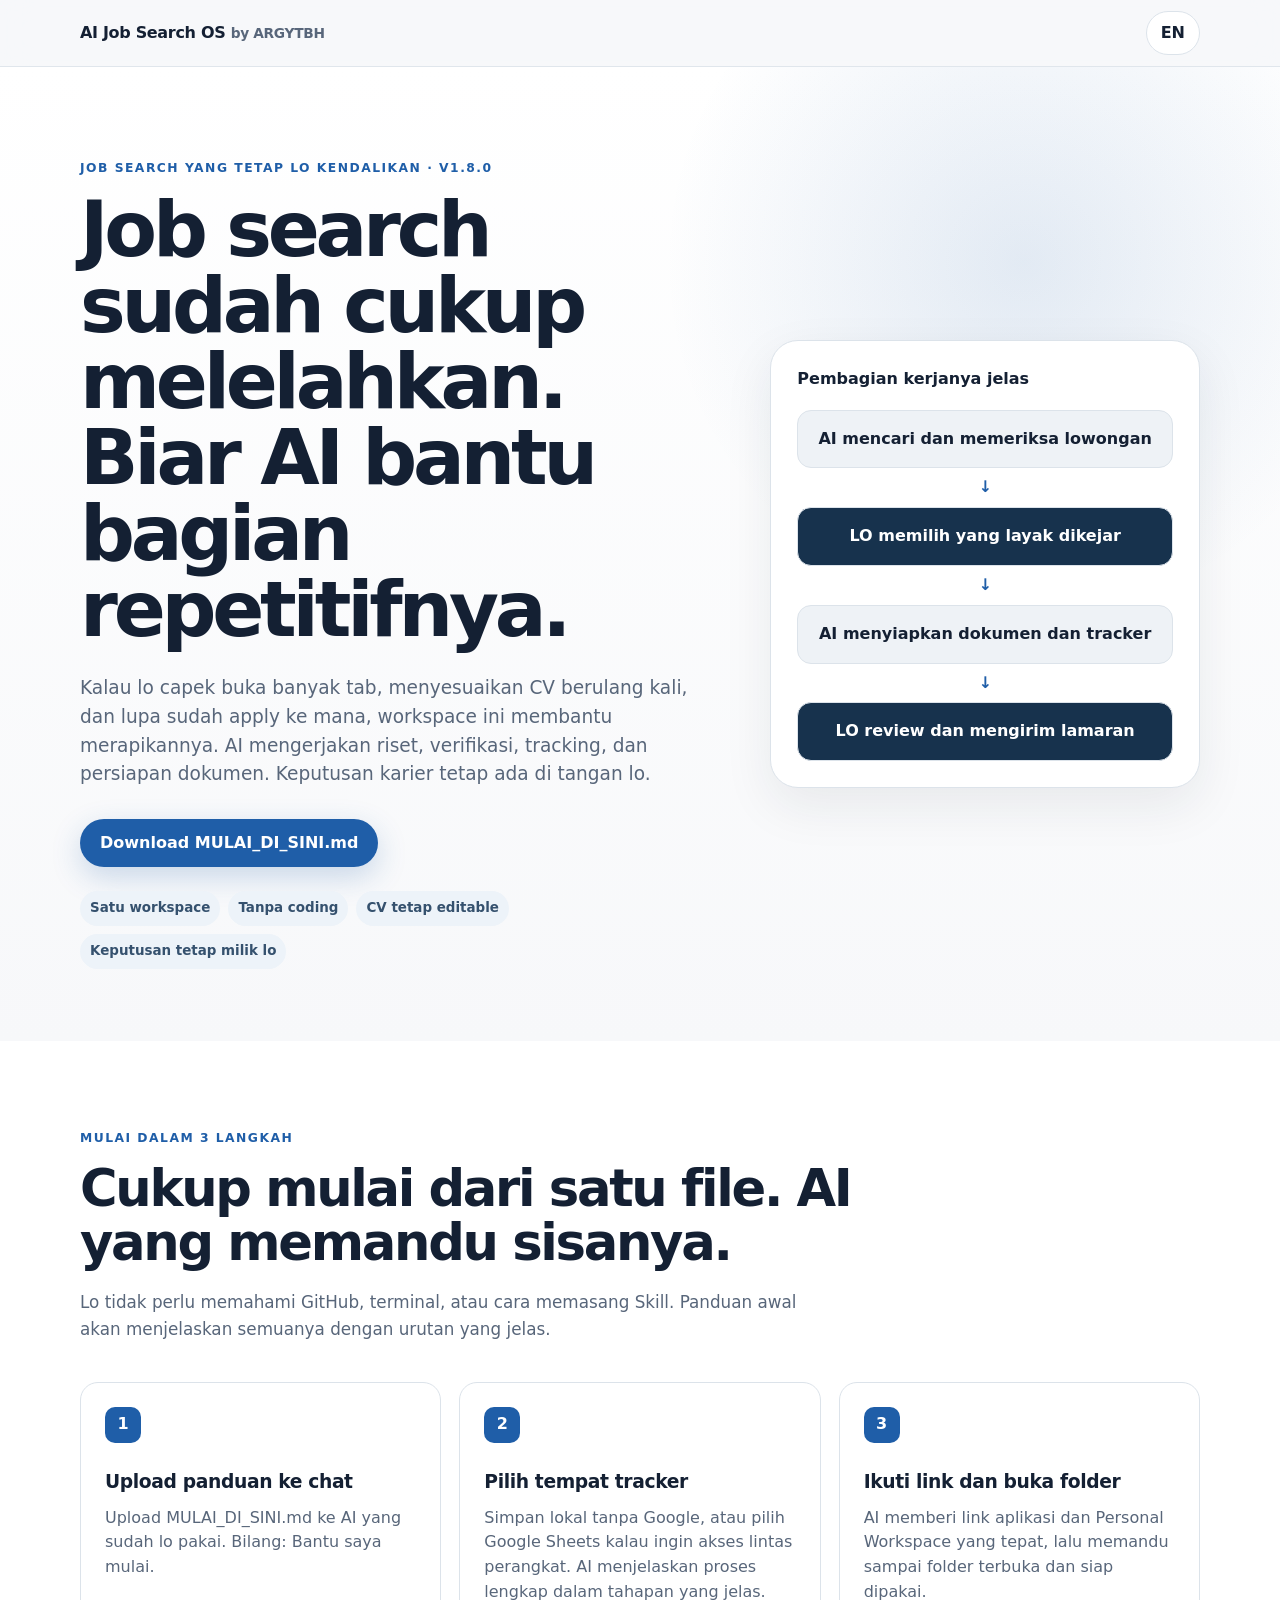
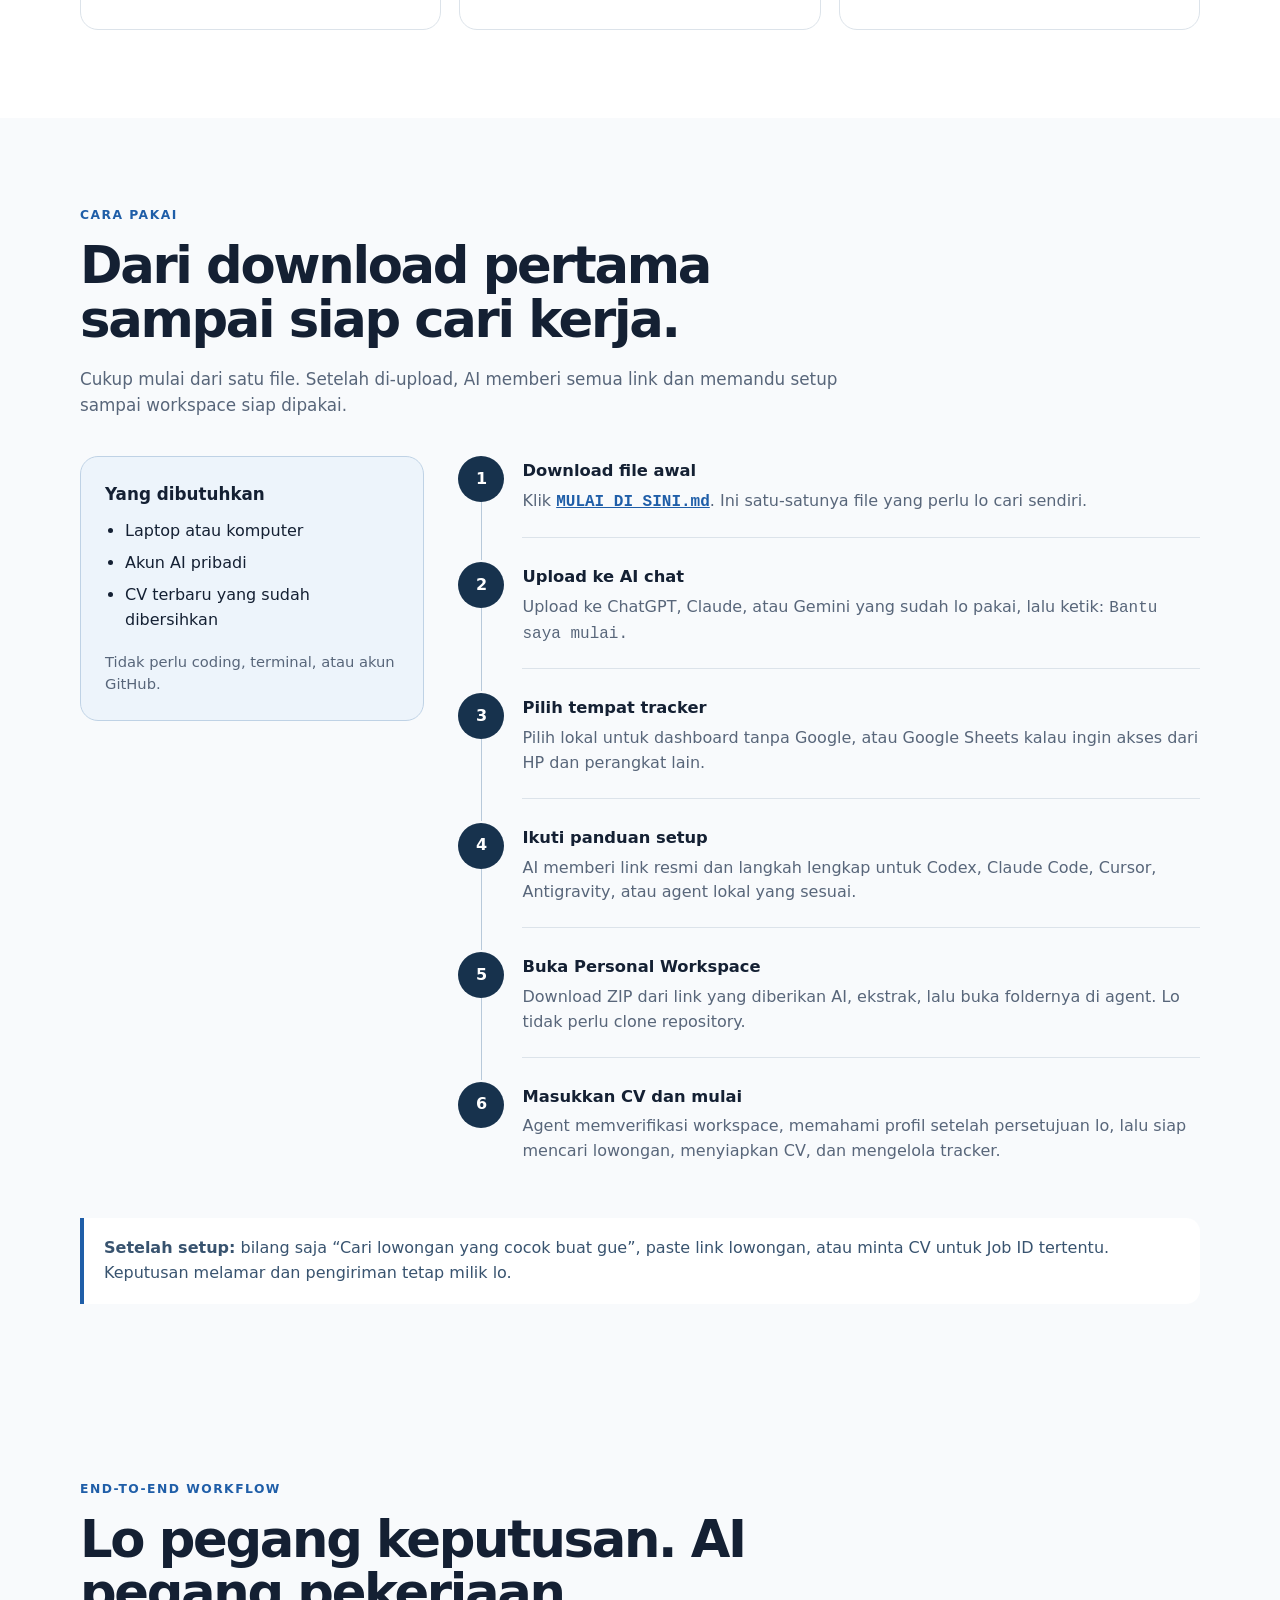
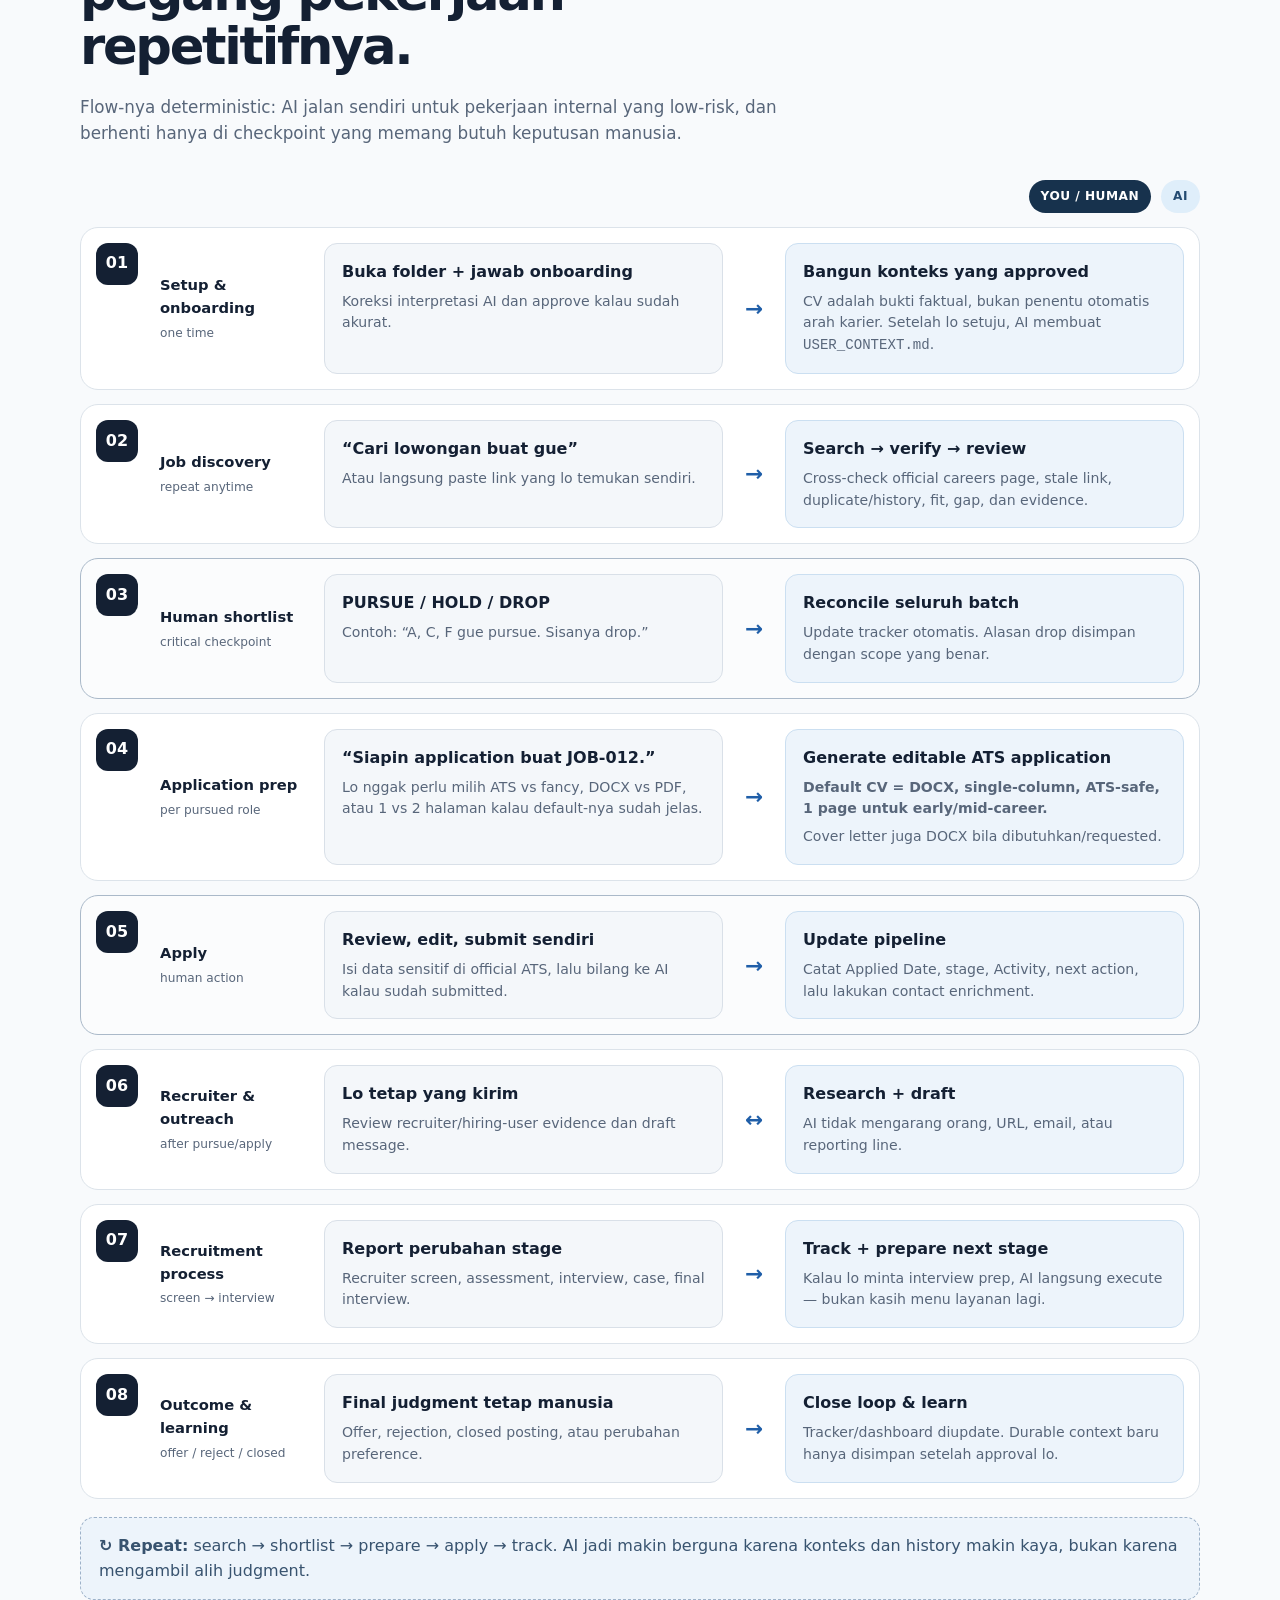
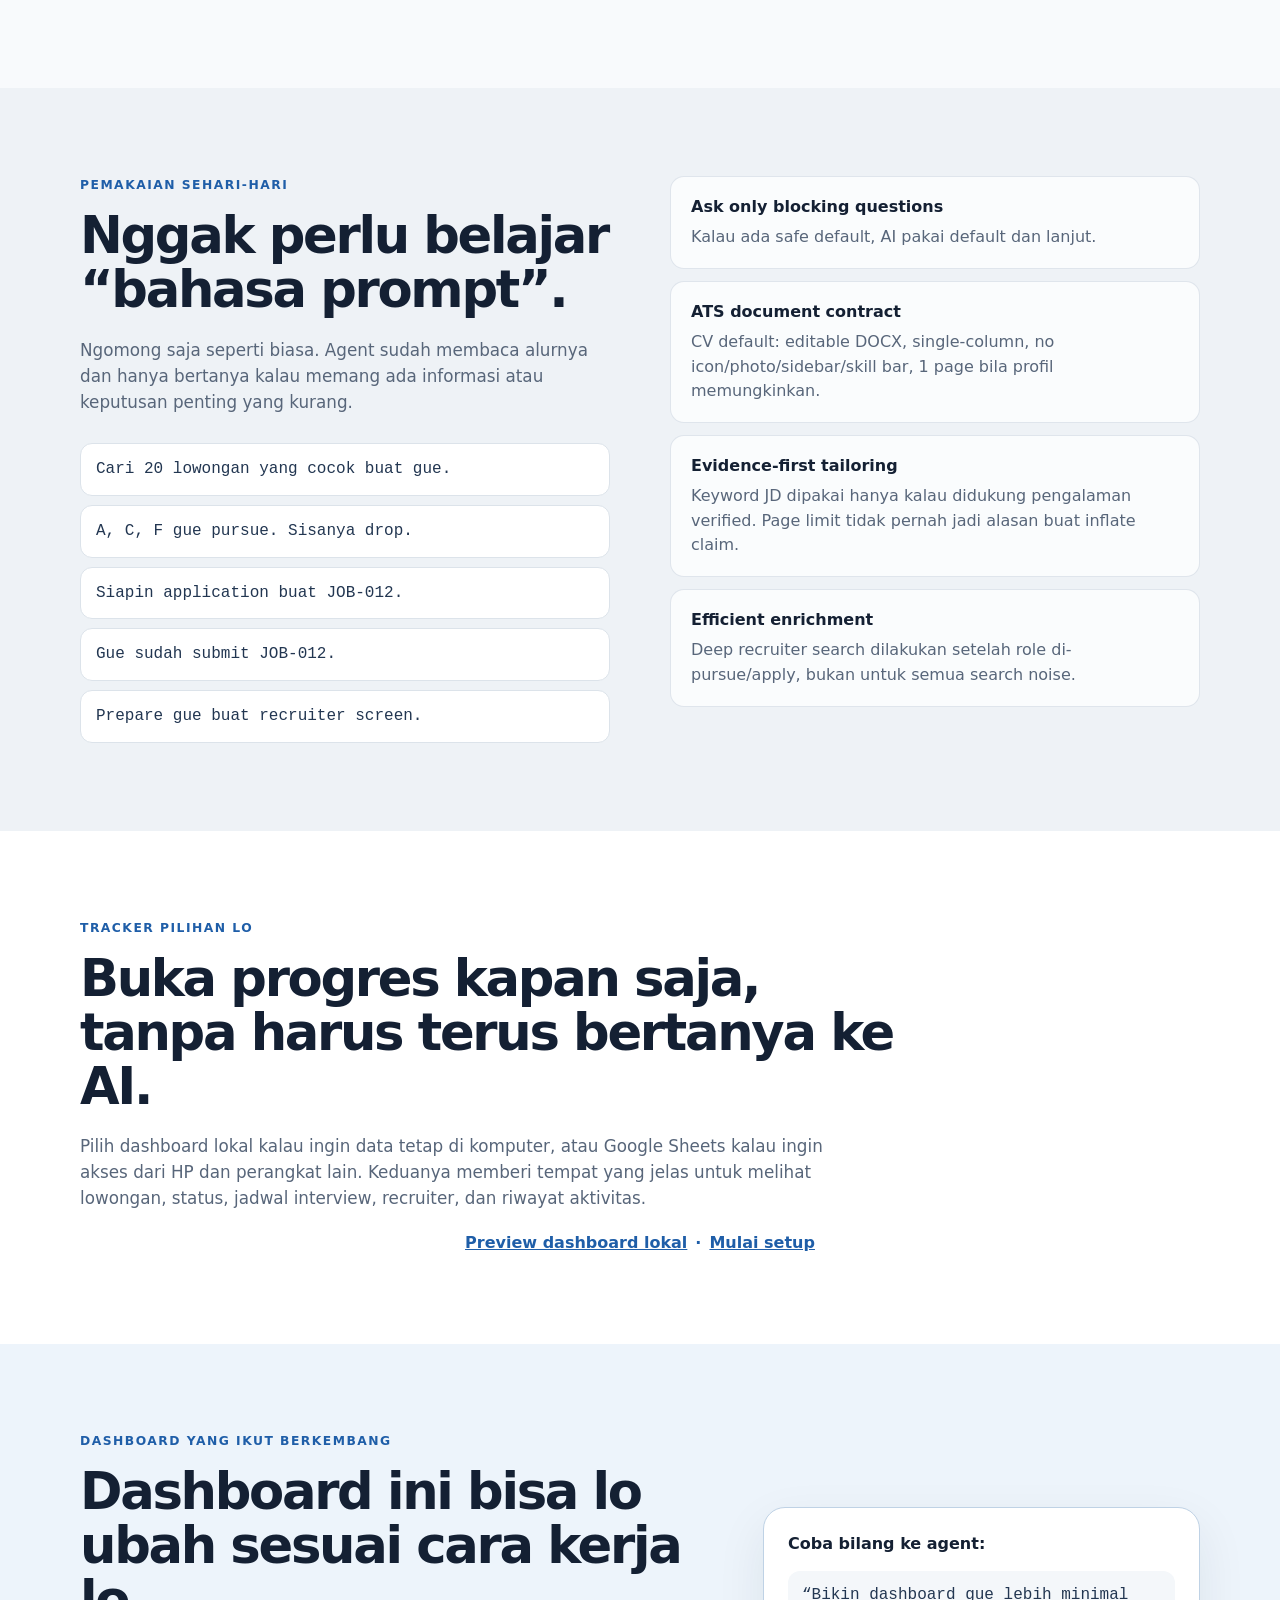
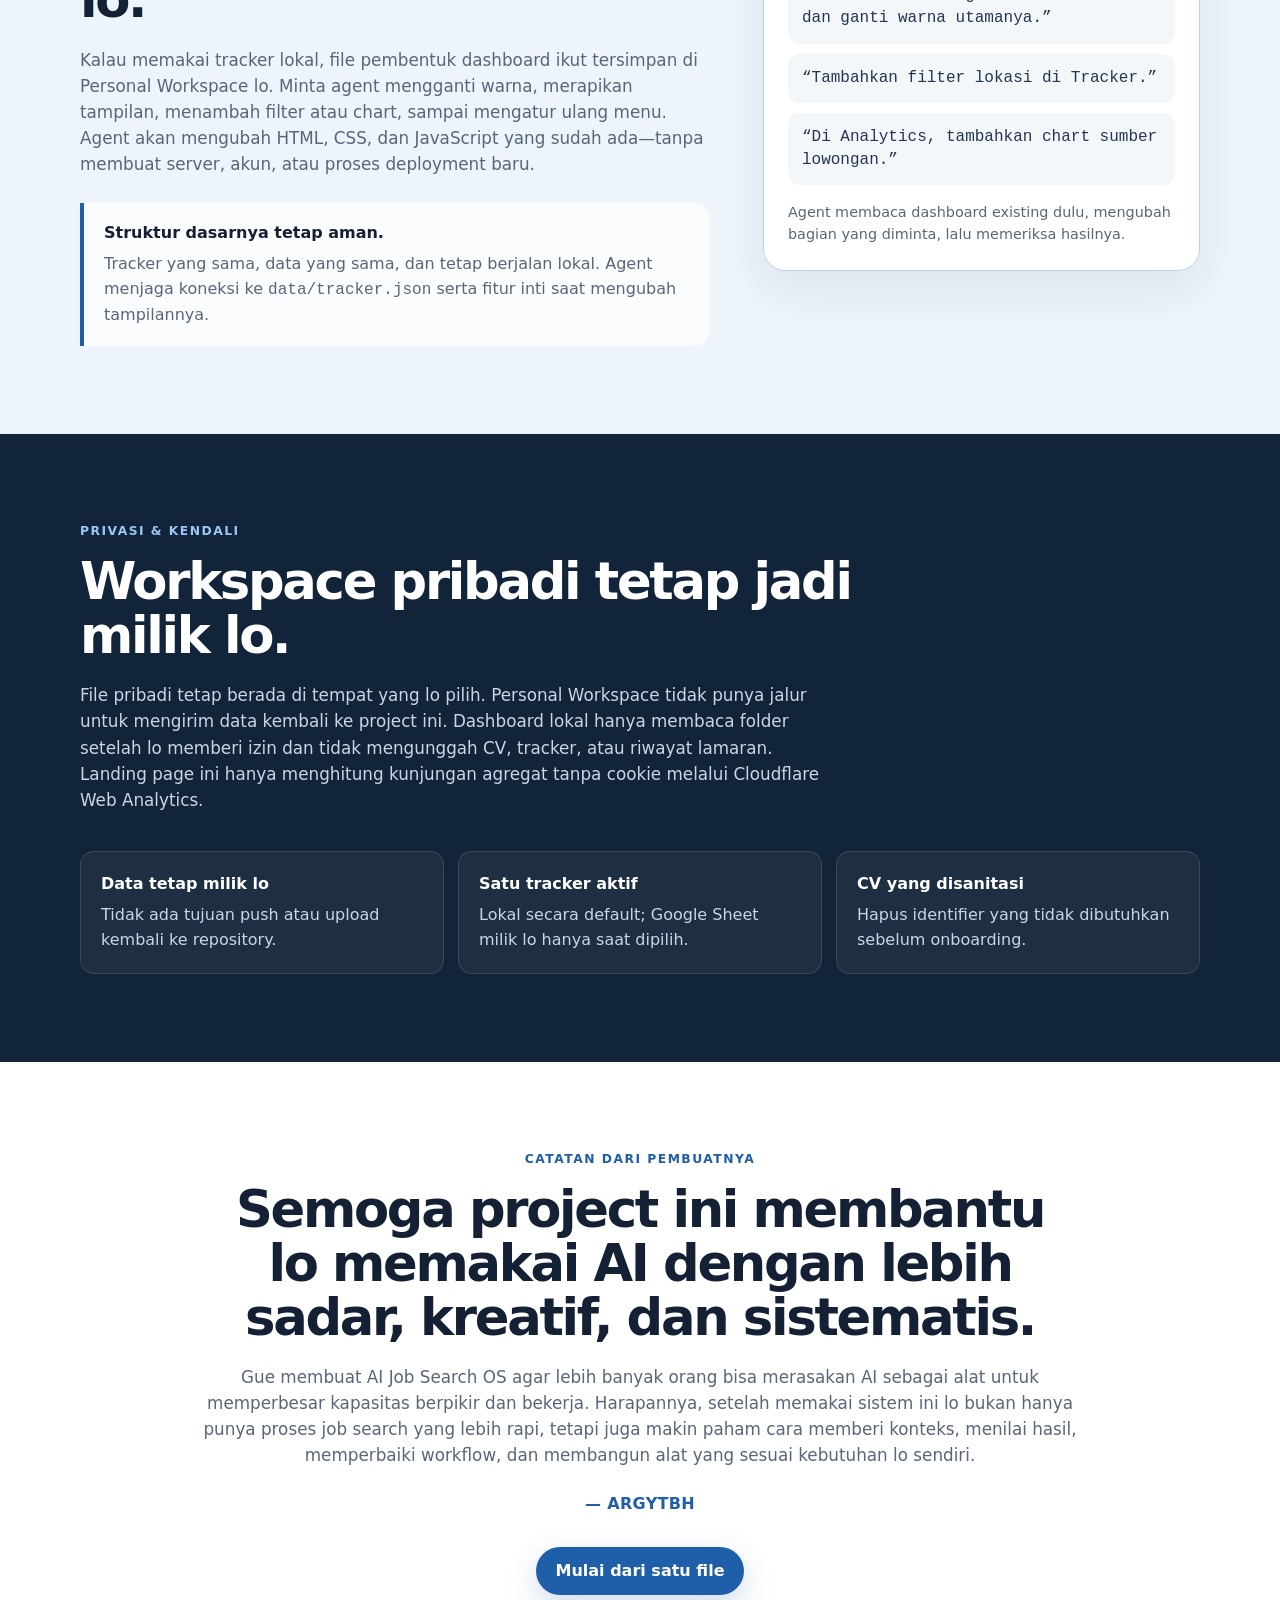
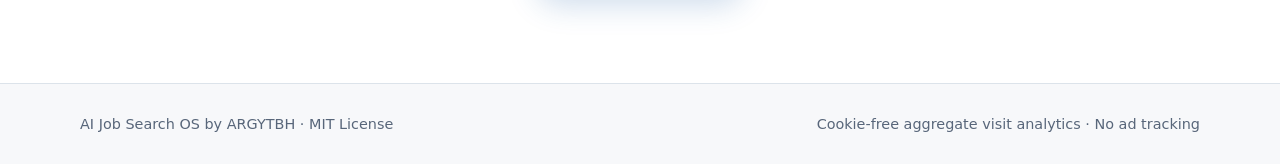
==== commit 3179e75d: "feat: bundle customizable local dashboard" ====
--- a/docs/index.html
+++ b/docs/index.html
@@ -3,7 +3,7 @@
 <head>
   <meta charset="utf-8" />
   <meta name="viewport" content="width=device-width, initial-scale=1" />
-  <meta name="description" content="AI Job Search OS — human-in-the-loop AI workflow for job discovery, ATS-safe application preparation, tracking, recruiter enrichment, and career context." />
+  <meta name="description" content="AI Job Search OS membantu merapikan pencarian kerja, CV, tracker, recruiter research, dan persiapan lamaran dalam satu Personal Workspace yang tetap dikendalikan pengguna." />
   <title>AI Job Search OS</title>
   <link rel="stylesheet" href="style.css" />
   <script type="application/ld+json">
@@ -39,28 +39,29 @@
     <section class="hero">
       <div class="wrap hero-grid">
         <div>
-          <div class="eyebrow">Human-in-the-loop job search · v1.7.0</div><p data-lang="id">Sekarang dengan dashboard lokal interaktif dan pilihan tracker Google Sheets.</p><p data-lang="en" hidden>Now with an interactive local dashboard and an optional Google Sheets tracker.</p>
+          <div class="eyebrow">Job search yang tetap lo kendalikan · v1.8.0</div>
           <div data-lang="id">
-            <h1>Bikin AI jadi partner job search, bukan pengganti keputusan lo.</h1>
-            <p class="lead">AI bantu search, verification, tracking, recruiter discovery, dan application prep. Lo tetap menentukan role mana yang dikejar, di-drop, dan akhirnya di-submit.</p>
+            <h1>Job search sudah cukup melelahkan. Biar AI bantu bagian repetitifnya.</h1>
+            <p class="lead">Kalau lo capek buka banyak tab, menyesuaikan CV berulang kali, dan lupa sudah apply ke mana, workspace ini membantu merapikannya. AI mengerjakan riset, verifikasi, tracking, dan persiapan dokumen. Keputusan karier tetap ada di tangan lo.</p>
           </div>
           <div data-lang="en" hidden>
-            <h1>Make AI your job-search partner, not your decision-maker.</h1>
-            <p class="lead">AI helps with search, verification, tracking, recruiter discovery, and application prep. You still decide which roles to pursue, drop, and submit.</p>
+            <h1>Job searching is already exhausting. Let AI handle the repetitive parts.</h1>
+            <p class="lead">If you are tired of juggling tabs, rewriting your CV, and forgetting where you applied, this workspace keeps everything organized. AI handles research, verification, tracking, and document preparation. Your career decisions remain yours.</p>
           </div>
           <div class="cta-row">
-            <a class="primary" href="https://github.com/argytbh/ai-job-search-os/releases/download/v1.7.0/MULAI_DI_SINI.md">Download MULAI_DI_SINI.md</a>
-          </div>
-          <div class="trust-row"><span>Editable DOCX output</span><span>ATS-safe defaults</span><span>Portable fallback</span><span>No ad tracking</span></div>
+            <a class="primary" href="https://github.com/argytbh/ai-job-search-os/releases/download/v1.8.0/MULAI_DI_SINI.md">Download MULAI_DI_SINI.md</a>
+          </div>
+          <div class="trust-row" data-lang="id"><span>Satu workspace</span><span>Tanpa coding</span><span>CV tetap editable</span><span>Keputusan tetap milik lo</span></div>
+          <div class="trust-row" data-lang="en" hidden><span>One workspace</span><span>No coding</span><span>Editable CV</span><span>Your decisions stay yours</span></div>
         </div>
 
         <div class="flow-card">
-          <div class="flow-title">Human-in-the-loop</div>
+          <div class="flow-title" data-lang="id">Pembagian kerjanya jelas</div><div class="flow-title" data-lang="en" hidden>A clear division of work</div>
           <div class="flow">
-            <div class="node">AI searches & analyzes</div><div class="arrow">↓</div>
-            <div class="node human">YOU review & decide</div><div class="arrow">↓</div>
-            <div class="node">AI prepares & tracks</div><div class="arrow">↓</div>
-            <div class="node human">YOU apply & report back</div>
+            <div class="node"><span data-lang="id">AI mencari dan memeriksa lowongan</span><span data-lang="en" hidden>AI finds and checks jobs</span></div><div class="arrow">↓</div>
+            <div class="node human"><span data-lang="id">LO memilih yang layak dikejar</span><span data-lang="en" hidden>YOU choose what to pursue</span></div><div class="arrow">↓</div>
+            <div class="node"><span data-lang="id">AI menyiapkan dokumen dan tracker</span><span data-lang="en" hidden>AI prepares documents and tracking</span></div><div class="arrow">↓</div>
+            <div class="node human"><span data-lang="id">LO review dan mengirim lamaran</span><span data-lang="en" hidden>YOU review and submit</span></div>
           </div>
         </div>
       </div>
@@ -68,8 +69,8 @@
 
     <section class="section">
       <div class="wrap">
-        <div data-lang="id"><div class="eyebrow">Mulai dalam 3 langkah</div><h2>Setup-nya sengaja dibuat sesingkat mungkin.</h2></div>
-        <div data-lang="en" hidden><div class="eyebrow">Start in 3 steps</div><h2>The setup is intentionally minimal.</h2></div>
+        <div data-lang="id"><div class="eyebrow">Mulai dalam 3 langkah</div><h2>Cukup mulai dari satu file. AI yang memandu sisanya.</h2><p class="body narrow">Lo tidak perlu memahami GitHub, terminal, atau cara memasang Skill. Panduan awal akan menjelaskan semuanya dengan urutan yang jelas.</p></div>
+        <div data-lang="en" hidden><div class="eyebrow">Start in 3 steps</div><h2>Begin with one file. AI guides the rest.</h2><p class="body narrow">You do not need to understand GitHub, terminals, or Skill installation. The starter guide explains everything in a clear order.</p></div>
         <div class="steps">
           <article class="card"><div class="step-num">1</div><h3 data-lang="id">Upload panduan ke chat</h3><h3 data-lang="en" hidden>Upload the guide to chat</h3><p data-lang="id">Upload MULAI_DI_SINI.md ke AI yang sudah lo pakai. Bilang: Bantu saya mulai.</p><p data-lang="en" hidden>Upload MULAI_DI_SINI.md to the AI you already use. Say: Help me get started.</p></article>
           <article class="card"><div class="step-num">2</div><h3 data-lang="id">Pilih tempat tracker</h3><h3 data-lang="en" hidden>Choose tracker storage</h3><p data-lang="id">Simpan lokal tanpa Google, atau pilih Google Sheets kalau ingin akses lintas perangkat. AI menjelaskan proses lengkap dalam tahapan yang jelas.</p><p data-lang="en" hidden>Keep it local without Google, or choose Google Sheets for cross-device access. The AI explains the complete process in clear stages.</p></article>
@@ -91,7 +92,7 @@
               <p>Tidak perlu coding, terminal, atau akun GitHub.</p>
             </aside>
             <ol class="howto-list">
-              <li><div><strong>Download file awal</strong><p>Klik <a href="https://github.com/argytbh/ai-job-search-os/releases/download/v1.7.0/MULAI_DI_SINI.md"><code>MULAI_DI_SINI.md</code></a>. Ini satu-satunya file yang perlu lo cari sendiri.</p></div></li>
+              <li><div><strong>Download file awal</strong><p>Klik <a href="https://github.com/argytbh/ai-job-search-os/releases/download/v1.8.0/MULAI_DI_SINI.md"><code>MULAI_DI_SINI.md</code></a>. Ini satu-satunya file yang perlu lo cari sendiri.</p></div></li>
               <li><div><strong>Upload ke AI chat</strong><p>Upload ke ChatGPT, Claude, atau Gemini yang sudah lo pakai, lalu ketik: <code>Bantu saya mulai.</code></p></div></li>
               <li><div><strong>Pilih tempat tracker</strong><p>Pilih lokal untuk dashboard tanpa Google, atau Google Sheets kalau ingin akses dari HP dan perangkat lain.</p></div></li>
               <li><div><strong>Ikuti panduan setup</strong><p>AI memberi link resmi dan langkah lengkap untuk Codex, Claude Code, Cursor, Antigravity, atau agent lokal yang sesuai.</p></div></li>
@@ -112,7 +113,7 @@
               <p>No coding, terminal, or GitHub account required.</p>
             </aside>
             <ol class="howto-list">
-              <li><div><strong>Download the starter file</strong><p>Get <a href="https://github.com/argytbh/ai-job-search-os/releases/download/v1.7.0/MULAI_DI_SINI.md"><code>MULAI_DI_SINI.md</code></a>. This is the only file you need to find yourself.</p></div></li>
+              <li><div><strong>Download the starter file</strong><p>Get <a href="https://github.com/argytbh/ai-job-search-os/releases/download/v1.8.0/MULAI_DI_SINI.md"><code>MULAI_DI_SINI.md</code></a>. This is the only file you need to find yourself.</p></div></li>
               <li><div><strong>Upload it to your AI chat</strong><p>Upload it to ChatGPT, Claude, or Gemini, then say: <code>Help me get started.</code></p></div></li>
               <li><div><strong>Choose tracker storage</strong><p>Choose local for the no-Google dashboard, or Google Sheets for access across devices.</p></div></li>
               <li><div><strong>Follow the setup guide</strong><p>The AI supplies official links and complete steps for Codex, Claude Code, Cursor, Antigravity, or a suitable local agent.</p></div></li>
@@ -136,7 +137,7 @@
             <div class="process-num">01</div><div class="process-stage"><strong>Setup & onboarding</strong><span>one time</span></div>
             <div class="lane human-lane"><strong data-lang="id">Buka folder + jawab onboarding</strong><strong data-lang="en" hidden>Open folder + answer onboarding</strong><p data-lang="id">Koreksi interpretasi AI dan approve kalau sudah akurat.</p><p data-lang="en" hidden>Correct the AI's interpretation and approve when accurate.</p></div>
             <div class="connector">→</div>
-            <div class="lane ai-lane"><strong data-lang="id">Bangun konteks yang approved</strong><strong data-lang="en" hidden>Build approved context</strong><p>CV = factual evidence, bukan otomatis arah karier. Setelah approval AI membuat <code>USER_CONTEXT.md</code>.</p></div>
+            <div class="lane ai-lane"><strong data-lang="id">Bangun konteks yang approved</strong><strong data-lang="en" hidden>Build approved context</strong><p data-lang="id">CV adalah bukti faktual, bukan penentu otomatis arah karier. Setelah lo setuju, AI membuat <code>USER_CONTEXT.md</code>.</p><p data-lang="en" hidden>The CV is factual evidence, not an automatic career direction. After your approval, AI creates <code>USER_CONTEXT.md</code>.</p></div>
           </article>
 
           <article class="process-row">
@@ -196,8 +197,8 @@
     <section class="section muted">
       <div class="wrap two-col">
         <div>
-          <div data-lang="id"><div class="eyebrow">Daily use</div><h2>Cukup ngobrol natural.</h2><p class="body">AI harus paham workflow, bukan terus-terusan nanya lo mau langkah A atau B.</p></div>
-          <div data-lang="en" hidden><div class="eyebrow">Daily use</div><h2>Just talk naturally.</h2><p class="body">The AI should understand the workflow instead of repeatedly asking you to choose the next obvious step.</p></div>
+          <div data-lang="id"><div class="eyebrow">Pemakaian sehari-hari</div><h2>Nggak perlu belajar “bahasa prompt”.</h2><p class="body">Ngomong saja seperti biasa. Agent sudah membaca alurnya dan hanya bertanya kalau memang ada informasi atau keputusan penting yang kurang.</p></div>
+          <div data-lang="en" hidden><div class="eyebrow">Daily use</div><h2>No need to learn “prompt language”.</h2><p class="body">Speak naturally. The agent already understands the workflow and asks only when essential information or a real decision is missing.</p></div>
           <div class="commands">
             <code data-lang="id">Cari 20 lowongan yang cocok buat gue.</code><code data-lang="en" hidden>Find 20 jobs that fit me.</code>
             <code data-lang="id">A, C, F gue pursue. Sisanya drop.</code><code data-lang="en" hidden>Pursue A, C, F. Drop the rest.</code>
@@ -217,30 +218,56 @@
 
     <section class="section">
       <div class="wrap">
-        <div data-lang="id"><div class="eyebrow">Tracker pilihan lo</div><h2>Lokal tanpa Google, atau Google Sheets kalau lo mau.</h2><p class="body narrow">Mode lokal memakai JSON dan dashboard interaktif di folder lo. Mode Google memakai satu Sheet milik lo untuk akses lintas perangkat. Sistem tidak menulis keduanya sekaligus.</p></div>
-        <div data-lang="en" hidden><div class="eyebrow">Your tracker choice</div><h2>Local without Google, or Google Sheets if you want it.</h2><p class="body narrow">Local mode uses JSON and the interactive folder dashboard. Google mode uses one user-owned Sheet for cross-device access. The system never writes both at once.</p></div>
-        <div class="small-links"><a href="dashboard/">Preview dashboard lokal</a><span>·</span><a href="https://github.com/argytbh/ai-job-search-os/releases/download/v1.7.0/MULAI_DI_SINI.md">Mulai setup</a></div>
+        <div data-lang="id"><div class="eyebrow">Tracker pilihan lo</div><h2>Buka progres kapan saja, tanpa harus terus bertanya ke AI.</h2><p class="body narrow">Pilih dashboard lokal kalau ingin data tetap di komputer, atau Google Sheets kalau ingin akses dari HP dan perangkat lain. Keduanya memberi tempat yang jelas untuk melihat lowongan, status, jadwal interview, recruiter, dan riwayat aktivitas.</p></div>
+        <div data-lang="en" hidden><div class="eyebrow">Your tracker choice</div><h2>Check your progress anytime without repeatedly asking AI.</h2><p class="body narrow">Choose the local dashboard to keep data on your computer, or Google Sheets for access across devices. Both give you a clear place to review jobs, statuses, interviews, recruiters, and activity history.</p></div>
+        <div class="small-links" data-lang="id"><a href="dashboard/">Preview dashboard lokal</a><span>·</span><a href="https://github.com/argytbh/ai-job-search-os/releases/download/v1.8.0/MULAI_DI_SINI.md">Mulai setup</a></div>
+        <div class="small-links" data-lang="en" hidden><a href="dashboard/">Preview local dashboard</a><span>·</span><a href="https://github.com/argytbh/ai-job-search-os/releases/download/v1.8.0/MULAI_DI_SINI.md">Start setup</a></div>
+      </div>
+    </section>
+
+    <section class="section customize-section">
+      <div class="wrap customize-grid">
+        <div data-lang="id">
+          <div class="eyebrow">Dashboard yang ikut berkembang</div>
+          <h2>Dashboard ini bisa lo ubah sesuai cara kerja lo.</h2>
+          <p class="body">Kalau memakai tracker lokal, file pembentuk dashboard ikut tersimpan di Personal Workspace lo. Minta agent mengganti warna, merapikan tampilan, menambah filter atau chart, sampai mengatur ulang menu. Agent akan mengubah HTML, CSS, dan JavaScript yang sudah ada—tanpa membuat server, akun, atau proses deployment baru.</p>
+          <div class="custom-boundary"><strong>Struktur dasarnya tetap aman.</strong><span>Tracker yang sama, data yang sama, dan tetap berjalan lokal. Agent menjaga koneksi ke <code>data/tracker.json</code> serta fitur inti saat mengubah tampilannya.</span></div>
+        </div>
+        <div data-lang="en" hidden>
+          <div class="eyebrow">A dashboard that grows with you</div>
+          <h2>Shape the dashboard around the way you work.</h2>
+          <p class="body">With local tracking, the files that make up your dashboard live inside the Personal Workspace. Ask your agent to change colors, simplify the layout, add a filter or chart, or reorganize the menu. It edits the existing HTML, CSS, and JavaScript—without creating a server, account, or deployment process.</p>
+          <div class="custom-boundary"><strong>The foundation stays protected.</strong><span>The same tracker, the same data, and local operation. The agent preserves the connection to <code>data/tracker.json</code> and core features while changing the interface.</span></div>
+        </div>
+        <aside class="custom-prompts" aria-label="Contoh permintaan kustomisasi dashboard">
+          <span class="prompt-label" data-lang="id">Coba bilang ke agent:</span><span class="prompt-label" data-lang="en" hidden>Try asking your agent:</span>
+          <code data-lang="id">“Bikin dashboard gue lebih minimal dan ganti warna utamanya.”</code><code data-lang="en" hidden>“Make my dashboard more minimal and change its main color.”</code>
+          <code data-lang="id">“Tambahkan filter lokasi di Tracker.”</code><code data-lang="en" hidden>“Add a location filter to the Tracker.”</code>
+          <code data-lang="id">“Di Analytics, tambahkan chart sumber lowongan.”</code><code data-lang="en" hidden>“Add a job-source chart to Analytics.”</code>
+          <p data-lang="id">Agent membaca dashboard existing dulu, mengubah bagian yang diminta, lalu memeriksa hasilnya.</p><p data-lang="en" hidden>The agent reads the existing dashboard, changes only what you asked for, and verifies the result.</p>
+        </aside>
       </div>
     </section>
 
     <section class="section security">
       <div class="wrap">
-        <div data-lang="id"><div class="eyebrow">Privacy & trust</div><h2>Inspect dulu sebelum percaya.</h2><p class="body narrow">File bisa diperiksa. Instalasi Skill memakai mekanisme resmi aplikasi dan mungkin memerlukan konfirmasi. Portable Mode tersedia tanpa instalasi native. Landing page ini menghitung kunjungan agregat tanpa cookie melalui Cloudflare Web Analytics. Dashboard lokal dan data pencarian kerja lo tidak dikirim ke analytics.</p></div>
-        <div data-lang="en" hidden><div class="eyebrow">Privacy & trust</div><h2>Inspect before you trust.</h2><p class="body narrow">Inspectable files. Skill import uses the host’s supported mechanism and may require confirmation. Portable Mode works without native installation. This landing page counts aggregate visits without cookies through Cloudflare Web Analytics. Your local dashboard and job-search data are not sent to analytics.</p></div>
+        <div data-lang="id"><div class="eyebrow">Privasi & kendali</div><h2>Workspace pribadi tetap jadi milik lo.</h2><p class="body narrow">File pribadi tetap berada di tempat yang lo pilih. Personal Workspace tidak punya jalur untuk mengirim data kembali ke project ini. Dashboard lokal hanya membaca folder setelah lo memberi izin dan tidak mengunggah CV, tracker, atau riwayat lamaran. Landing page ini hanya menghitung kunjungan agregat tanpa cookie melalui Cloudflare Web Analytics.</p></div>
+        <div data-lang="en" hidden><div class="eyebrow">Privacy & control</div><h2>Your Personal Workspace remains yours.</h2><p class="body narrow">Your private files stay where you choose. The Personal Workspace has no path for sending data back to this project. The local dashboard reads a folder only after you authorize it and does not upload your CV, tracker, or application history. This landing page only counts aggregate visits without cookies through Cloudflare Web Analytics.</p></div>
         <div class="security-grid">
-          <div class="security-item"><strong>No Git remote</strong><span>Workspace ZIP has no .git metadata or push destination.</span></div>
-          <div class="security-item"><strong>One tracker</strong><span>Local JSON by default; verified user-owned Google Sheet only when chosen.</span></div>
-          <div class="security-item"><strong>Sanitized CV</strong><span data-lang="id">Hapus identifier yang tidak dibutuhkan.</span><span data-lang="en" hidden>Remove unnecessary identifiers.</span></div>
+          <div class="security-item"><strong data-lang="id">Data tetap milik lo</strong><strong data-lang="en" hidden>Your data stays yours</strong><span data-lang="id">Tidak ada tujuan push atau upload kembali ke repository.</span><span data-lang="en" hidden>No push or upload destination back to the repository.</span></div>
+          <div class="security-item"><strong data-lang="id">Satu tracker aktif</strong><strong data-lang="en" hidden>One active tracker</strong><span data-lang="id">Lokal secara default; Google Sheet milik lo hanya saat dipilih.</span><span data-lang="en" hidden>Local by default; your own Google Sheet only when chosen.</span></div>
+          <div class="security-item"><strong data-lang="id">CV yang disanitasi</strong><strong data-lang="en" hidden>Sanitized CV</strong><span data-lang="id">Hapus identifier yang tidak dibutuhkan sebelum onboarding.</span><span data-lang="en" hidden>Remove unnecessary identifiers before onboarding.</span></div>
         </div>
       </div>
     </section>
 
     <section class="section final-cta">
       <div class="wrap">
-        <div data-lang="id"><h2>AI memperbesar kapasitas lo. Judgment tetap milik lo.</h2><p class="body">Mulai dari chat yang sudah lo kenal; AI akan memberi panduan lengkap dan terstruktur menuju workspace lokal.</p></div>
-        <div data-lang="en" hidden><h2>AI expands your capacity. Judgment stays yours.</h2><p class="body">Start in the chat you already know; the AI gives you a complete, clearly structured guide into a local workspace.</p></div>
+        <div class="maker-note" data-lang="id"><div class="eyebrow">Catatan dari pembuatnya</div><h2>Semoga project ini membantu lo memakai AI dengan lebih sadar, kreatif, dan sistematis.</h2><p class="body">Gue membuat AI Job Search OS agar lebih banyak orang bisa merasakan AI sebagai alat untuk memperbesar kapasitas berpikir dan bekerja. Harapannya, setelah memakai sistem ini lo bukan hanya punya proses job search yang lebih rapi, tetapi juga makin paham cara memberi konteks, menilai hasil, memperbaiki workflow, dan membangun alat yang sesuai kebutuhan lo sendiri.</p><p class="maker-signature">— ARGYTBH</p></div>
+        <div class="maker-note" data-lang="en" hidden><div class="eyebrow">A note from the maker</div><h2>I hope this project helps you use AI with more awareness, creativity, and structure.</h2><p class="body">I built AI Job Search OS so more people can experience AI as a tool that expands how they think and work. I hope it gives you a clearer job-search process while helping you learn how to provide context, judge results, improve a workflow, and shape tools around your own needs.</p><p class="maker-signature">— ARGYTBH</p></div>
         <div class="cta-row centered">
-          <a class="primary" href="https://github.com/argytbh/ai-job-search-os/releases/download/v1.7.0/MULAI_DI_SINI.md">Download MULAI_DI_SINI.md</a>
+          <a class="primary" data-lang="id" href="https://github.com/argytbh/ai-job-search-os/releases/download/v1.8.0/MULAI_DI_SINI.md">Mulai dari satu file</a>
+          <a class="primary" data-lang="en" hidden href="https://github.com/argytbh/ai-job-search-os/releases/download/v1.8.0/MULAI_DI_SINI.md">Start with one file</a>
         </div>
       </div>
     </section>
@@ -271,6 +298,6 @@
       applyLanguage();
     })();
   </script>
-  <script defer src="https://static.cloudflareinsights.com/beacon.min.js" data-cf-beacon='{"token":"426ed44ac3744f98b8e2690b17e2d9b2"}'></script>
+  <script type="module" src="https://static.cloudflareinsights.com/beacon.min.js" data-cf-beacon='{"token":"b274b7740bde42ee89db20fa1330ac4f"}'></script>
 </body>
 </html>
--- a/docs/style.css
+++ b/docs/style.css
@@ -1,3 +1,6 @@
 *{box-sizing:border-box}:root{--bg:#f7f8fa;--surface:#fff;--surface-soft:#eef2f6;--ink:#142033;--muted:#58667a;--line:#dce3ea;--accent:#1f5ea8;--accent-dark:#173f70;--human:#17324d;--human-soft:#f4f7fa;--ai-soft:#edf4fb;--radius:18px;--shadow:0 18px 50px rgba(20,32,51,.08)}html{scroll-behavior:smooth}body{margin:0;color:var(--ink);background:var(--bg);font-family:Inter,ui-sans-serif,system-ui,-apple-system,BlinkMacSystemFont,"Segoe UI",sans-serif;line-height:1.55}a{color:inherit}.wrap{width:min(1120px,calc(100% - 40px));margin:0 auto}.nav{position:sticky;top:0;z-index:30;backdrop-filter:blur(16px);background:rgba(247,248,250,.9);border-bottom:1px solid rgba(220,227,234,.85)}.nav-inner{min-height:66px;display:flex;align-items:center;justify-content:space-between;gap:18px}.brand{font-weight:800;text-decoration:none;letter-spacing:-.02em}.brand span{font-weight:550;color:var(--muted);font-size:.86em}.nav-actions{display:flex;gap:10px;align-items:center}.lang-btn,.ghost{appearance:none;border:1px solid var(--line);background:var(--surface);color:var(--ink);border-radius:999px;padding:9px 14px;font:inherit;font-weight:700;text-decoration:none;cursor:pointer}.hero{padding:92px 0 72px;background:radial-gradient(circle at 80% 20%,rgba(31,94,168,.12),transparent 28%),linear-gradient(180deg,#fff 0%,#f7f8fa 100%)}.hero-grid{display:grid;grid-template-columns:1.18fr .82fr;gap:72px;align-items:center}.eyebrow{color:var(--accent);text-transform:uppercase;font-weight:800;letter-spacing:.12em;font-size:.77rem;margin-bottom:14px}h1,h2,h3,p{margin-top:0}h1{font-size:clamp(2.7rem,6vw,5.2rem);line-height:.99;letter-spacing:-.055em;margin-bottom:26px}h2{font-size:clamp(2rem,4vw,3.2rem);line-height:1.05;letter-spacing:-.045em;max-width:820px;margin-bottom:20px}h3{margin-bottom:10px;letter-spacing:-.02em}.lead{max-width:720px;color:var(--muted);font-size:1.16rem}.body{color:var(--muted);font-size:1.05rem}.narrow{max-width:760px}.cta-row{display:flex;flex-wrap:wrap;gap:12px;margin-top:30px}.cta-row.centered{justify-content:center}.primary,.secondary{display:inline-flex;align-items:center;justify-content:center;min-height:48px;padding:0 20px;border-radius:999px;font-weight:800;text-decoration:none}.primary{color:#fff;background:var(--accent);box-shadow:0 10px 30px rgba(31,94,168,.22)}.primary:hover{background:var(--accent-dark)}.secondary{background:var(--surface);border:1px solid var(--line)}.trust-row{display:flex;flex-wrap:wrap;gap:8px;margin-top:24px}.trust-row span{padding:7px 10px;border-radius:999px;background:#edf3f9;color:#35516e;font-size:.84rem;font-weight:700}.flow-card{background:var(--surface);border:1px solid var(--line);border-radius:28px;padding:26px;box-shadow:var(--shadow)}.flow-title{font-weight:800;margin-bottom:18px}.flow{display:flex;flex-direction:column}.node{border:1px solid var(--line);background:var(--surface-soft);padding:16px 18px;border-radius:14px;font-weight:800;text-align:center}.node.human{background:var(--human);color:#fff}.arrow{text-align:center;font-weight:900;padding:7px 0;color:var(--accent)}.section{padding:88px 0;background:var(--surface)}.section.muted{background:var(--surface-soft)}.steps{display:grid;grid-template-columns:repeat(3,1fr);gap:18px;margin-top:40px}.card{border:1px solid var(--line);border-radius:var(--radius);padding:24px;background:#fff}.card p{color:var(--muted);margin-bottom:0}.step-num{width:36px;height:36px;display:grid;place-items:center;border-radius:10px;margin-bottom:24px;background:var(--accent);color:#fff;font-weight:900}code{font-family:"SFMono-Regular",Consolas,"Liberation Mono",monospace}.workflow-section{background:#f8fafc}.lane-legend{display:flex;justify-content:flex-end;gap:10px;margin:34px 0 14px}.lane-legend span{padding:7px 12px;border-radius:999px;font-size:.76rem;font-weight:900;letter-spacing:.04em}.legend-human{background:var(--human);color:#fff}.legend-ai{background:#dfeefa;color:#244b72}.process{display:grid;gap:14px}.process-row{display:grid;grid-template-columns:50px 150px minmax(0,1fr) 34px minmax(0,1fr);gap:14px;align-items:stretch;border:1px solid var(--line);background:#fff;border-radius:18px;padding:15px}.process-row.human-checkpoint{border-color:#aab9c9;background:#fbfcfd}.process-num{display:grid;place-items:center;align-self:start;width:42px;height:42px;background:#142033;color:#fff;border-radius:12px;font-weight:900}.process-stage{display:flex;flex-direction:column;justify-content:center;min-width:0}.process-stage strong{font-size:.92rem}.process-stage span{color:var(--muted);font-size:.76rem;margin-top:4px}.lane{min-width:0;border-radius:13px;padding:16px 17px}.lane strong{display:block;margin-bottom:6px}.lane p{font-size:.88rem;color:var(--muted);margin:0}.human-lane{background:var(--human-soft);border:1px solid #d9e0e8}.ai-lane{background:var(--ai-soft);border:1px solid #cbdff1}.connector{display:grid;place-items:center;font-size:1.35rem;font-weight:900;color:var(--accent)}.loop-back{margin-top:18px;border:1px dashed #9db2c9;background:#edf4fb;border-radius:14px;padding:16px 18px;color:#38536f}.two-col{display:grid;grid-template-columns:1fr 1fr;gap:60px;align-items:start}.commands{display:grid;gap:9px;margin-top:28px}.commands code{display:block;border:1px solid var(--line);background:#fff;border-radius:12px;padding:13px 15px;color:#223651;overflow-wrap:anywhere}.feature-list{display:grid;gap:12px}.feature{display:grid;gap:5px;padding:18px 20px;border-radius:14px;background:rgba(255,255,255,.72);border:1px solid rgba(220,227,234,.9)}.feature span{color:var(--muted)}.preview{display:block;width:100%;max-width:980px;margin:38px auto 0;border-radius:18px;border:1px solid var(--line);box-shadow:var(--shadow);background:#fff}.small-links{display:flex;gap:8px;justify-content:center;margin-top:20px;color:var(--accent);font-weight:700}.security{background:#12243a;color:#fff}.security .eyebrow{color:#9bc6f7}.security .body{color:#cbd6e2}.security-grid{display:grid;grid-template-columns:repeat(3,1fr);gap:14px;margin-top:38px}.security-item{display:grid;gap:7px;border:1px solid rgba(255,255,255,.12);background:rgba(255,255,255,.05);padding:20px;border-radius:14px}.security-item span{color:#cbd6e2}.final-cta{text-align:center;background:#fff}.final-cta h2,.final-cta .body{margin-left:auto;margin-right:auto}footer{border-top:1px solid var(--line);background:#f7f8fa;color:var(--muted)}.footer-inner{min-height:80px;display:flex;justify-content:space-between;align-items:center;gap:20px;font-size:.9rem}[hidden]{display:none!important}@media(max-width:920px){.process-row{grid-template-columns:42px 1fr}.process-stage{grid-column:2}.lane{grid-column:1 / -1}.connector{grid-column:1 / -1;height:16px;transform:rotate(90deg)}.lane-legend{justify-content:flex-start}}@media(max-width:820px){.hero{padding-top:70px}.hero-grid,.two-col,.steps,.security-grid{grid-template-columns:1fr}.hero-grid{gap:40px}h1{font-size:clamp(2.5rem,12vw,4rem)}.section{padding:64px 0}.footer-inner{padding:24px 0;align-items:flex-start;flex-direction:column;gap:8px}.brand span{display:block;font-size:.72rem}}
 /* Structured setup guide */
 .quick-guide{background:#f8fafc}.howto-grid{display:grid;grid-template-columns:minmax(230px,.72fr) minmax(0,1.55fr);gap:34px;align-items:start;margin-top:38px}.requirements{position:sticky;top:92px;border:1px solid #bfd2e5;background:#edf4fb;border-radius:var(--radius);padding:24px}.requirements>strong{display:block;font-size:1.05rem;margin-bottom:12px}.requirements ul{margin:0 0 18px;padding-left:20px}.requirements li+li{margin-top:7px}.requirements p{margin:0;color:var(--muted);font-size:.92rem}.howto-list{counter-reset:guide;list-style:none;margin:0;padding:0;display:grid;gap:0}.howto-list li{counter-increment:guide;display:grid;grid-template-columns:48px minmax(0,1fr);gap:16px;padding:0 0 24px;position:relative}.howto-list li:not(:last-child):before{content:"";position:absolute;left:23px;top:46px;bottom:2px;width:1px;background:#b8c9da}.howto-list li:after{content:counter(guide);width:46px;height:46px;display:grid;place-items:center;border-radius:50%;background:var(--human);color:#fff;font-weight:900;grid-column:1;grid-row:1}.howto-list li>div{grid-column:2;grid-row:1;border-bottom:1px solid var(--line);padding:2px 0 22px}.howto-list li:last-child>div{border-bottom:0}.howto-list strong{font-size:1.02rem}.howto-list p{color:var(--muted);margin:5px 0 0}.howto-list a{color:var(--accent);font-weight:800}.guide-callout{margin-top:8px;border-left:4px solid var(--accent);background:#fff;border-radius:0 14px 14px 0;padding:18px 20px;color:#38536f}@media(max-width:820px){.howto-grid{grid-template-columns:1fr;gap:28px}.requirements{position:static}}
+
+/* Editable dashboard and maker note */
+.customize-section{background:#edf4fb}.customize-grid{display:grid;grid-template-columns:minmax(0,1.18fr) minmax(320px,.82fr);gap:54px;align-items:center}.custom-boundary{display:grid;gap:7px;margin-top:26px;padding:18px 20px;border-left:4px solid var(--accent);background:rgba(255,255,255,.78);border-radius:0 14px 14px 0}.custom-boundary span{color:var(--muted)}.custom-prompts{display:grid;gap:10px;padding:24px;border:1px solid #bfd2e5;border-radius:22px;background:#fff;box-shadow:var(--shadow)}.custom-prompts .prompt-label{font-weight:850;margin-bottom:4px}.custom-prompts code{display:block;padding:13px 14px;border-radius:12px;background:#f4f7fa;color:#223651;line-height:1.45;overflow-wrap:anywhere}.custom-prompts p{margin:6px 0 0;color:var(--muted);font-size:.9rem}.maker-note{max-width:900px;margin:0 auto}.maker-signature{margin:24px 0 0;color:var(--accent);font-weight:850;letter-spacing:.02em}@media(max-width:820px){.customize-grid{grid-template-columns:1fr;gap:34px}}
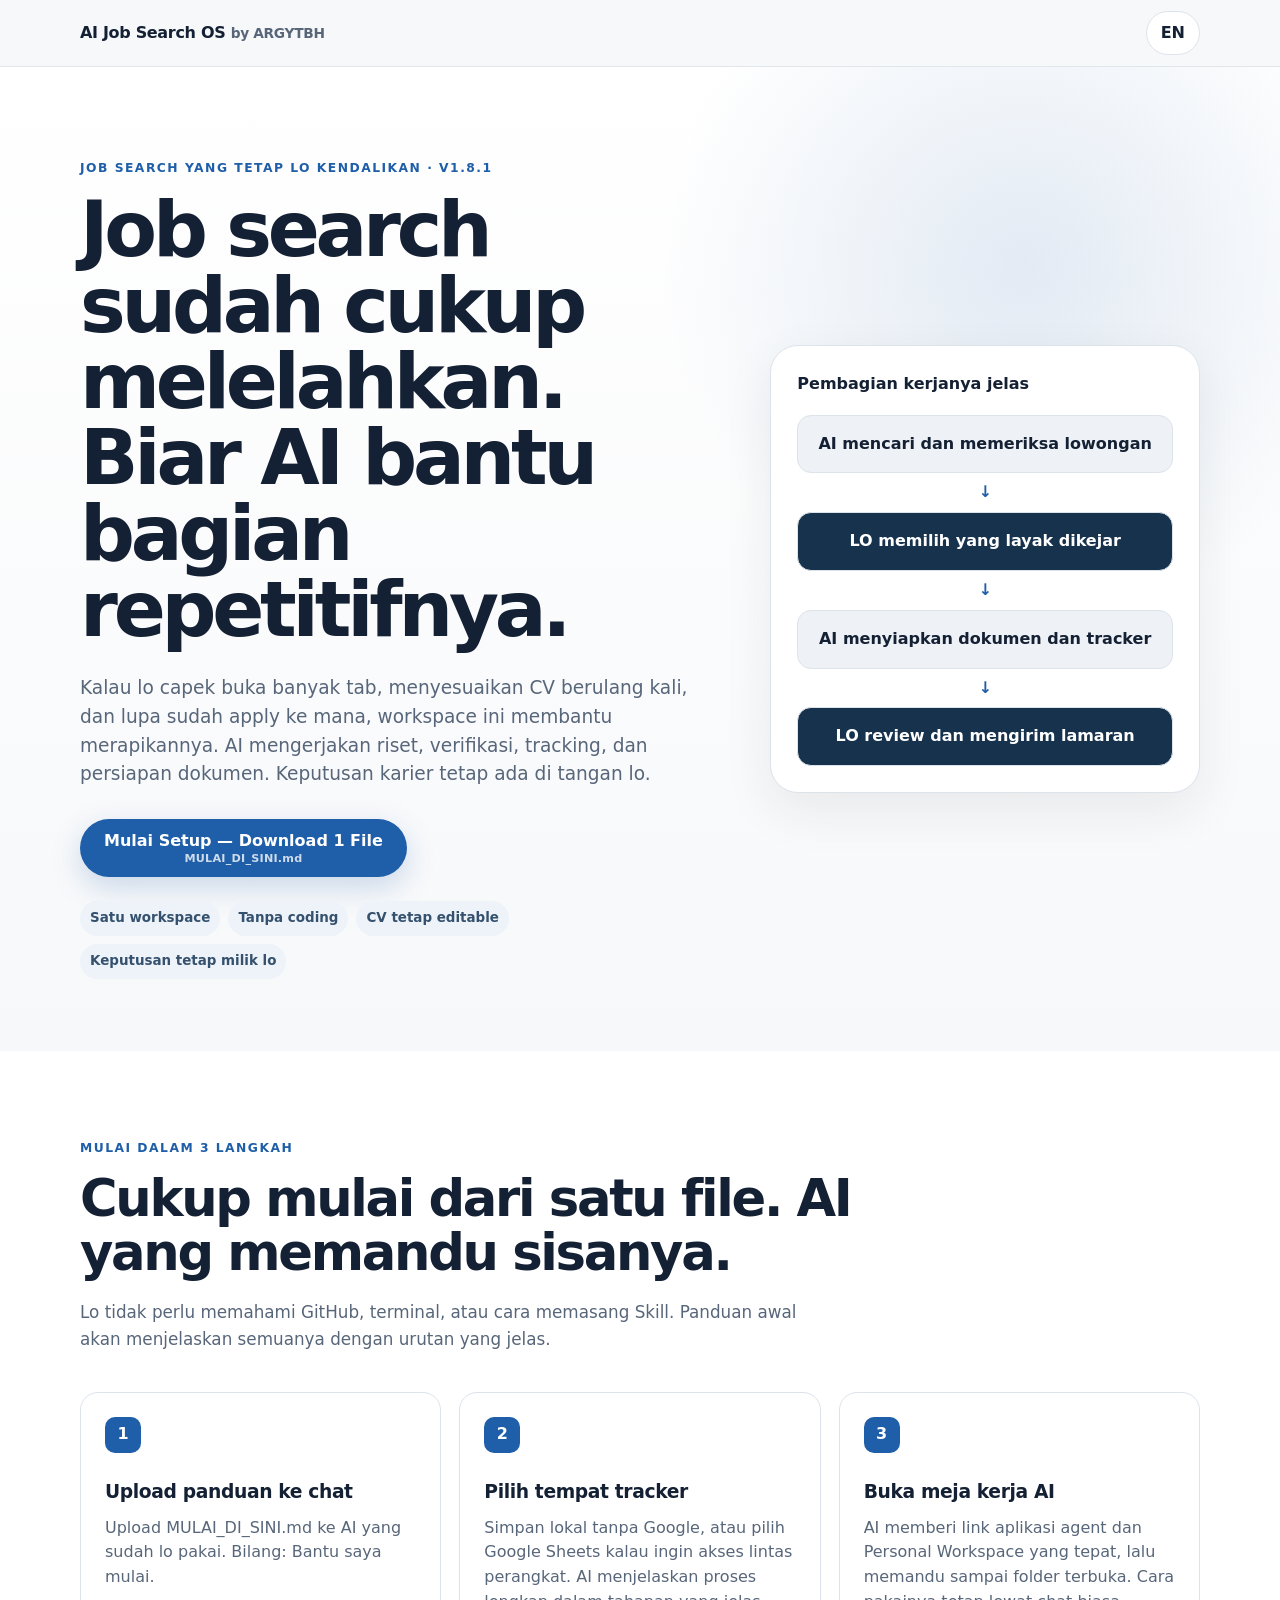
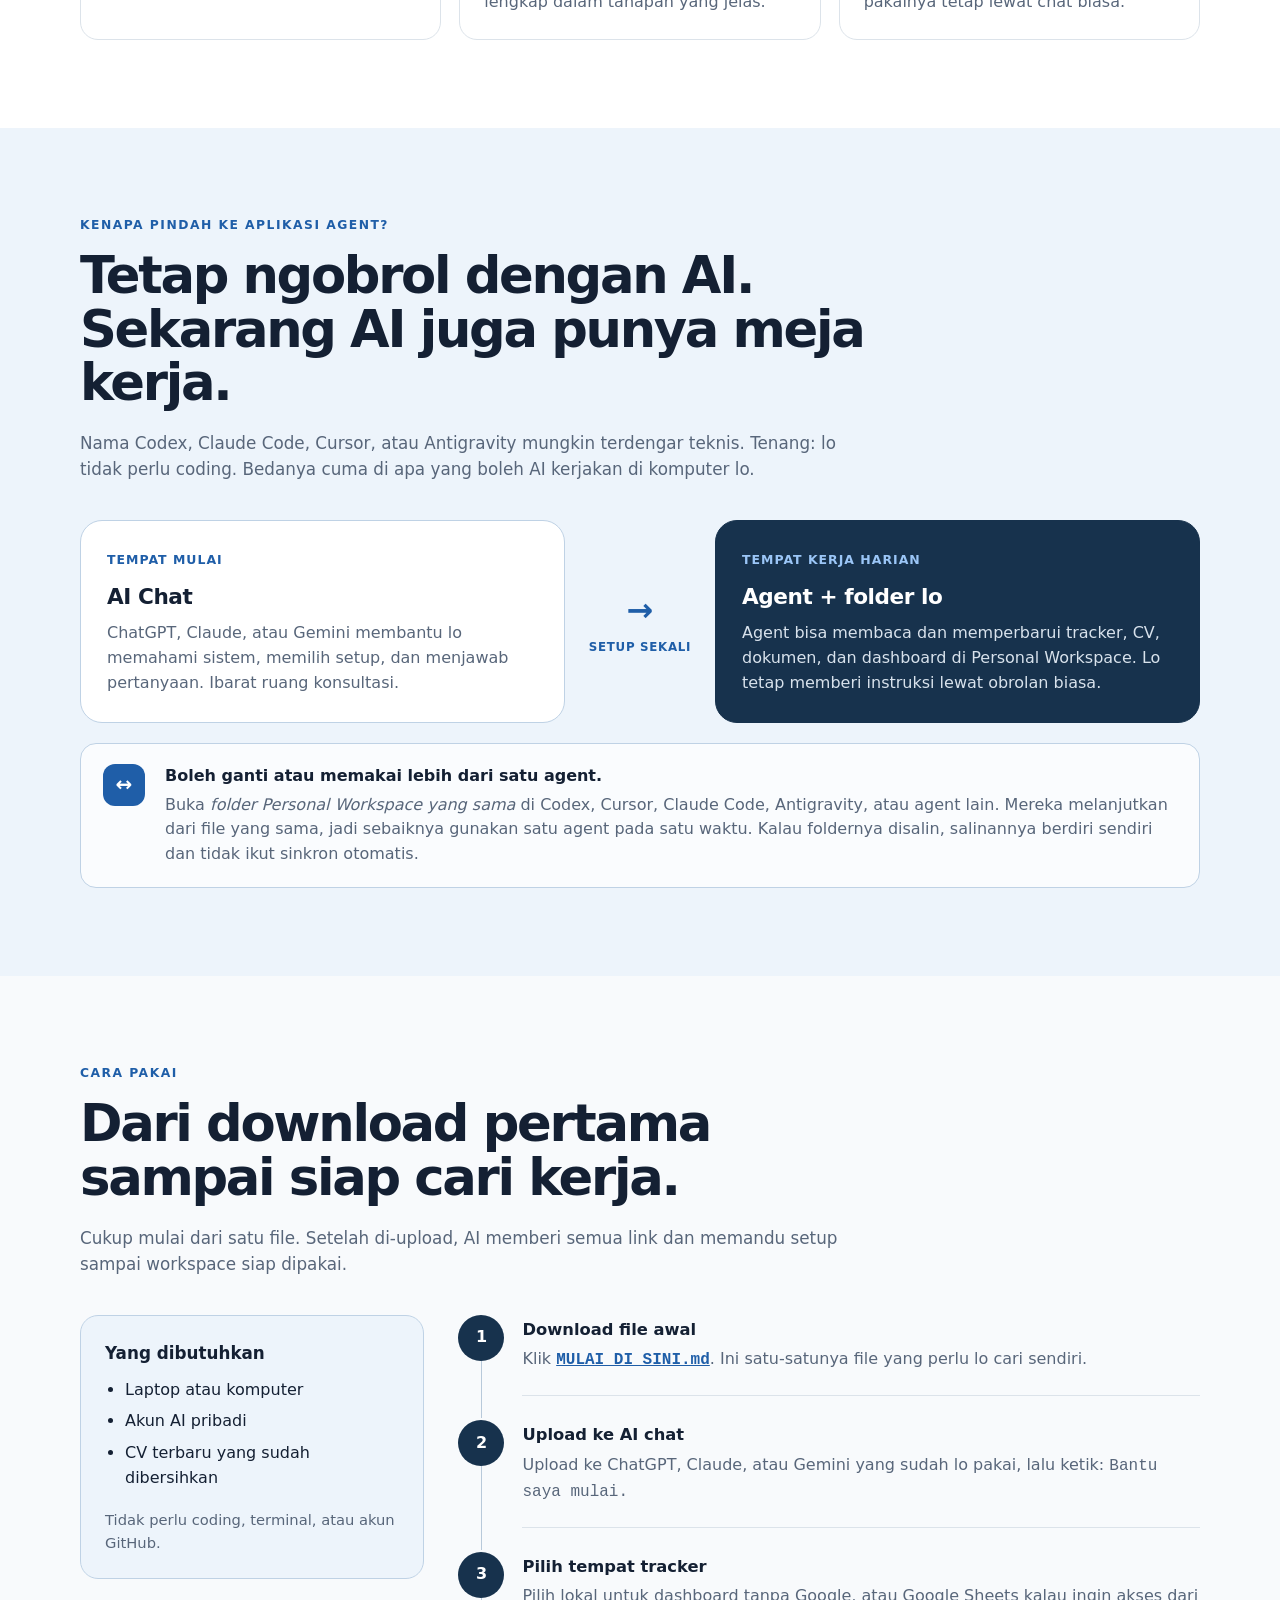
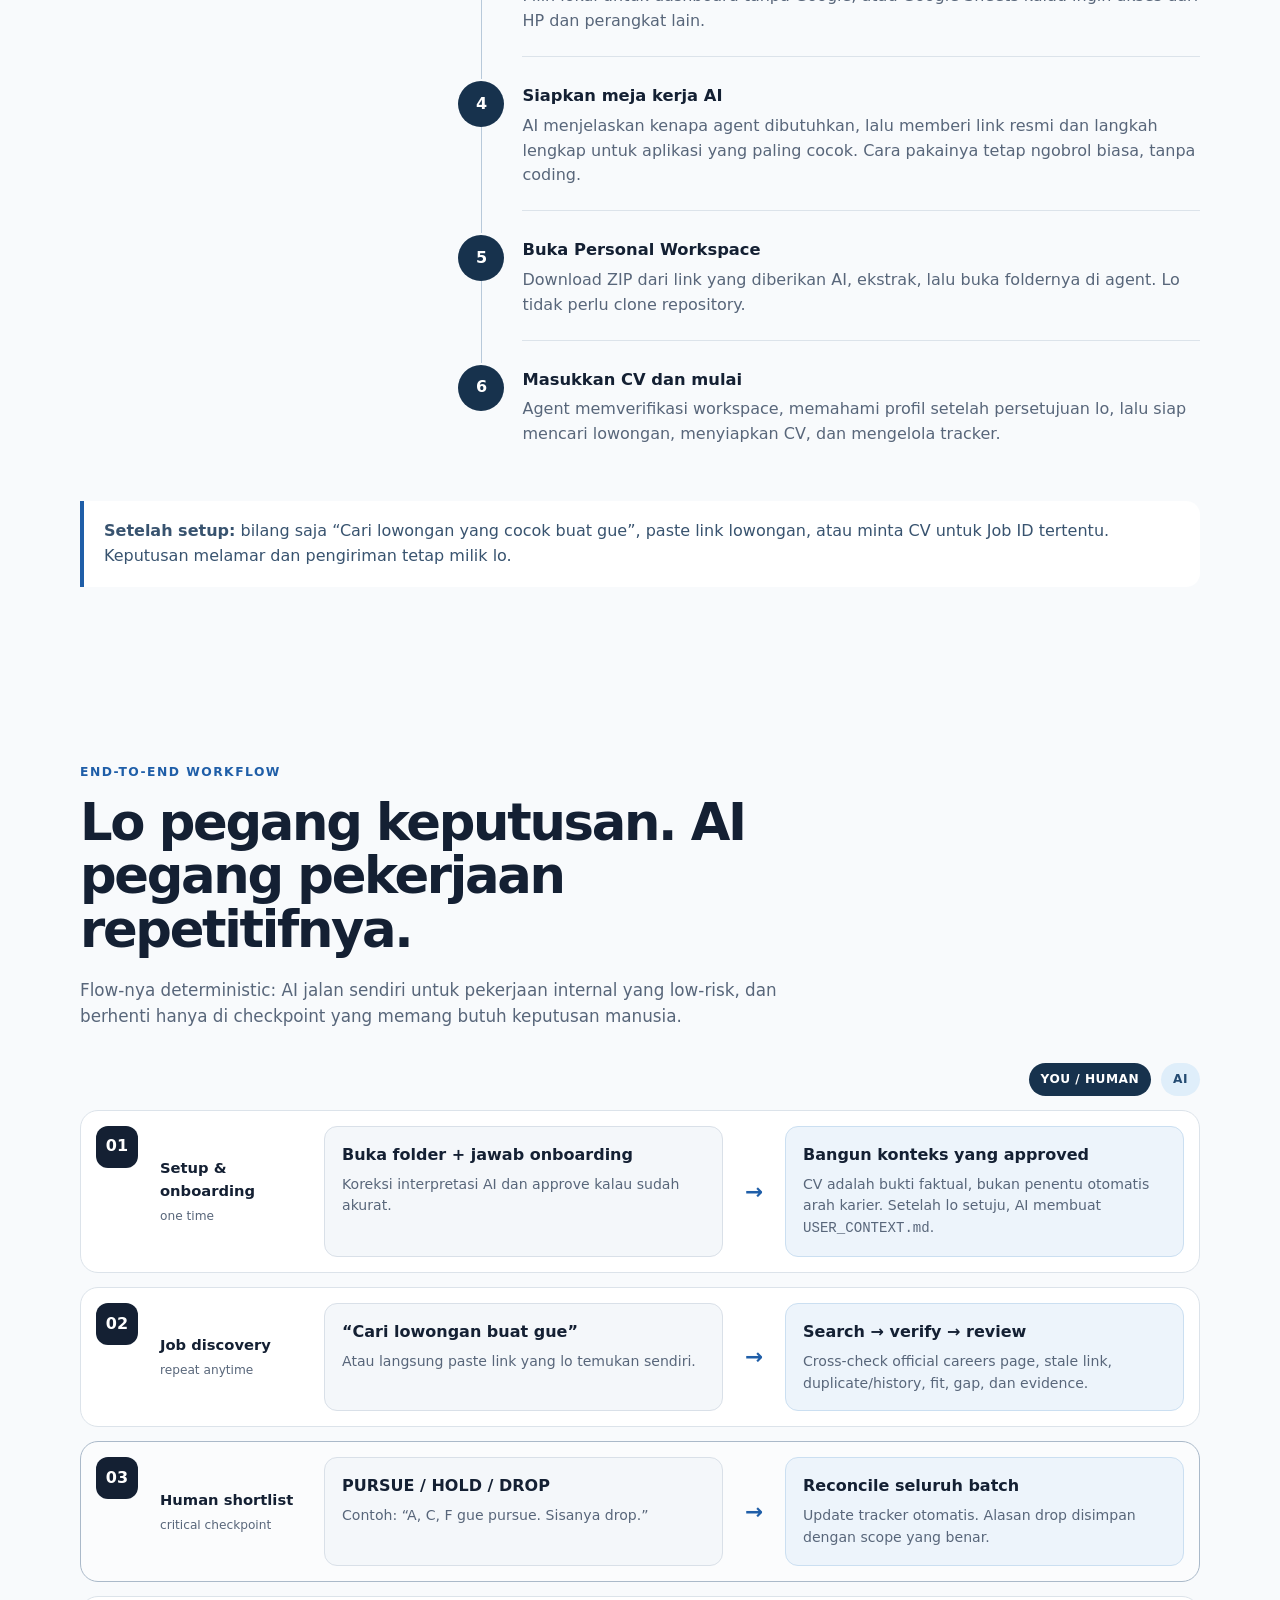
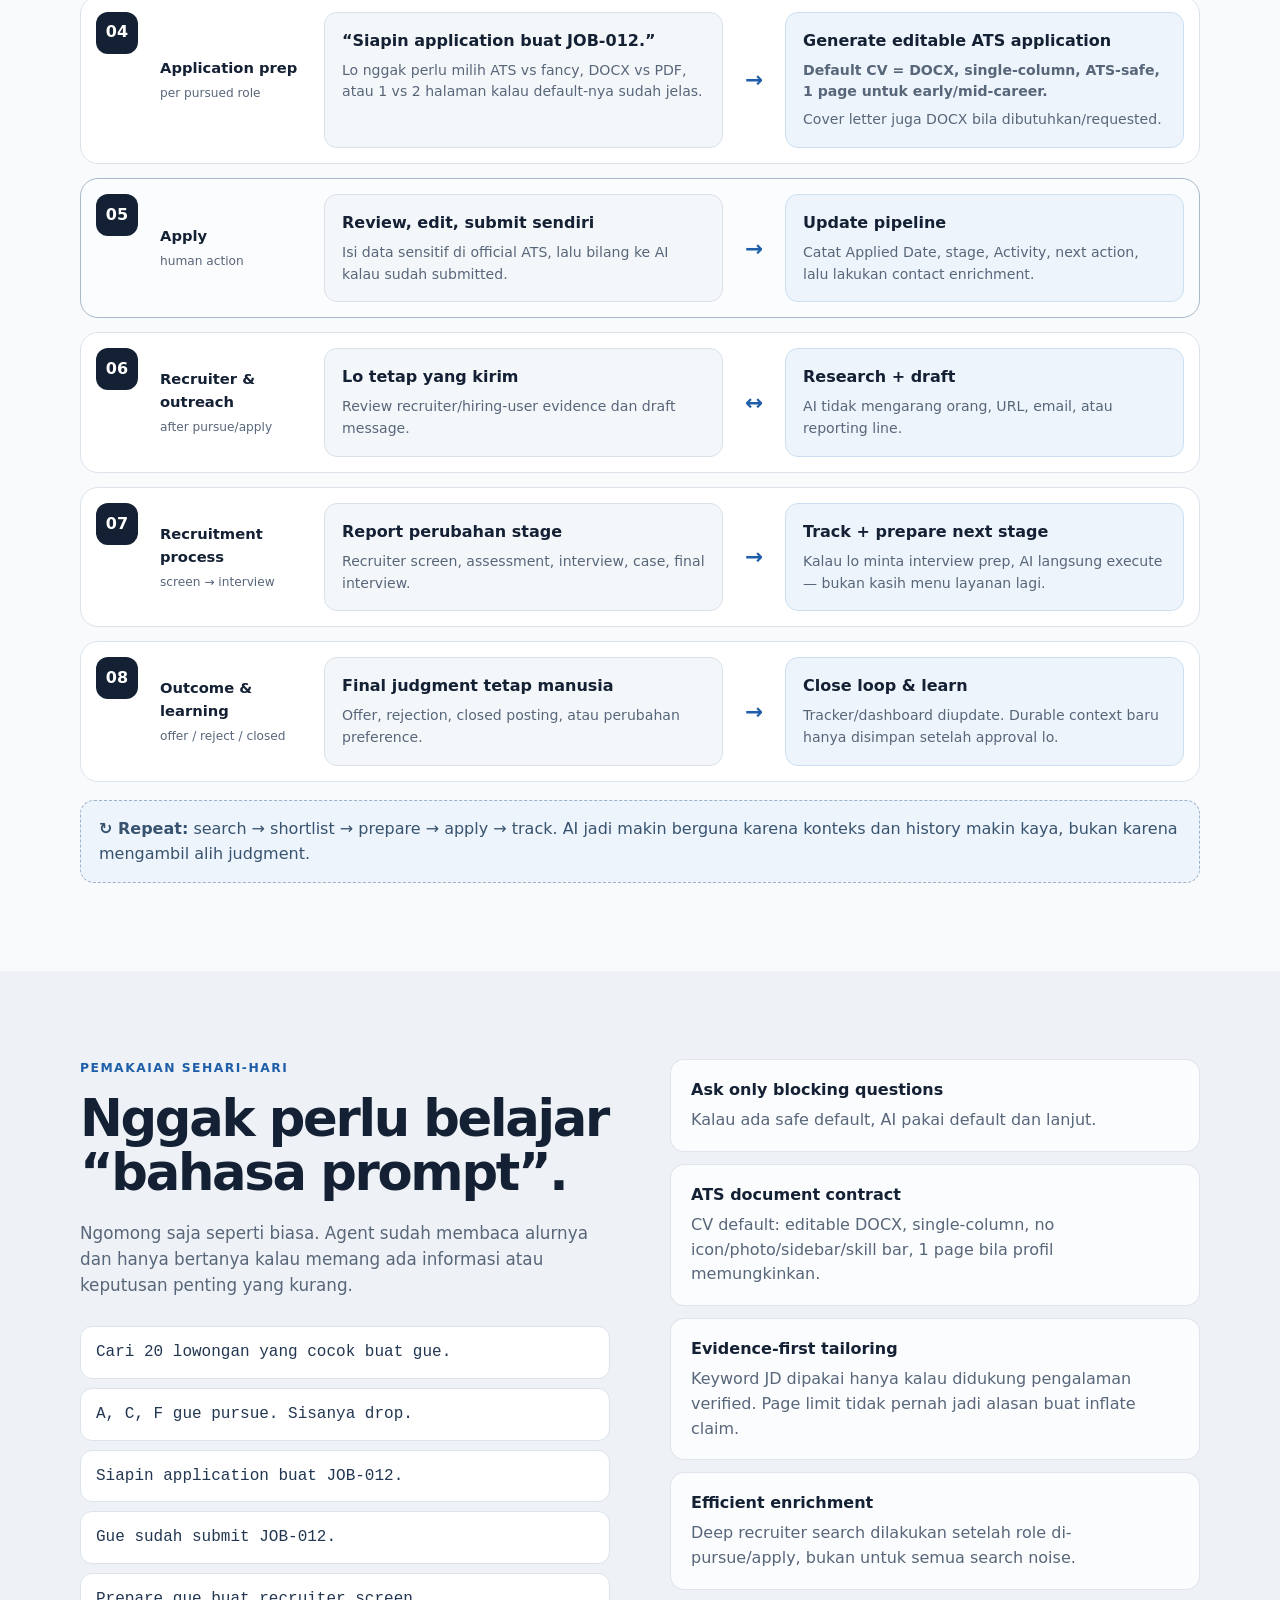
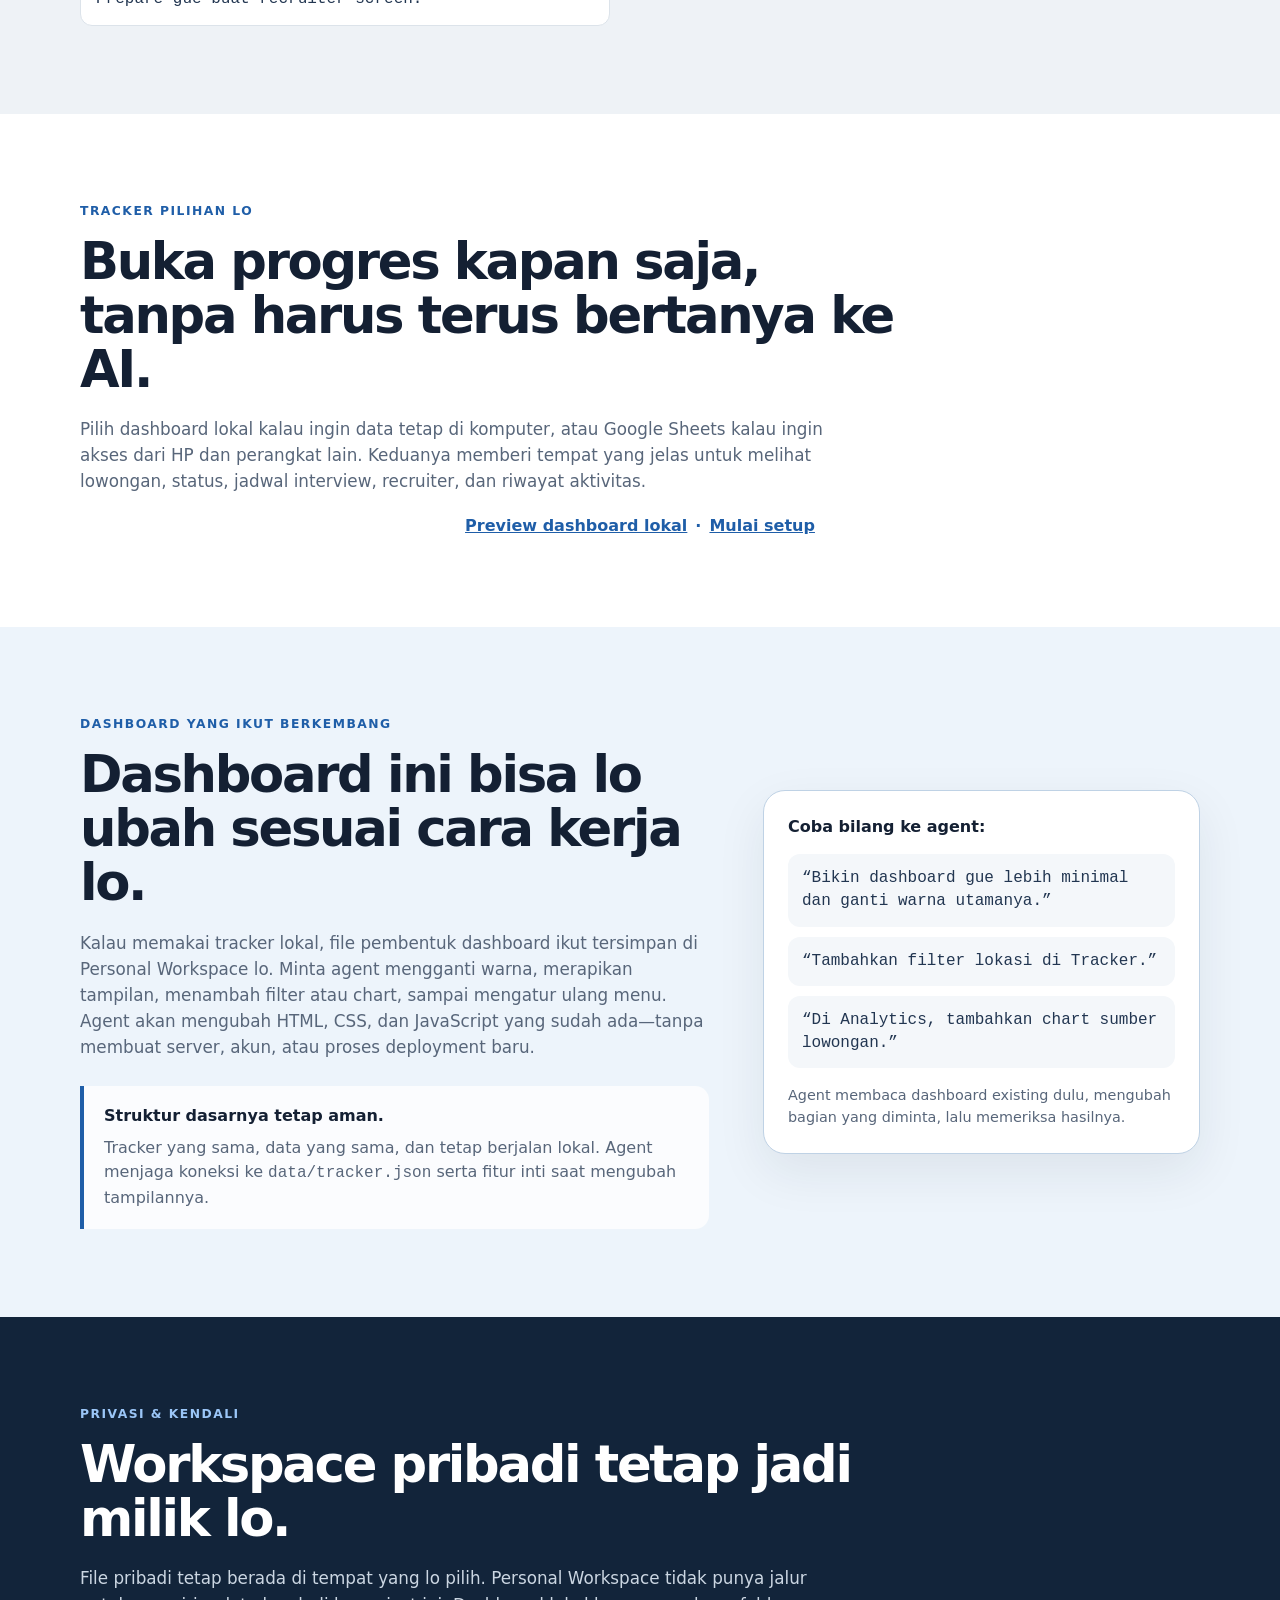
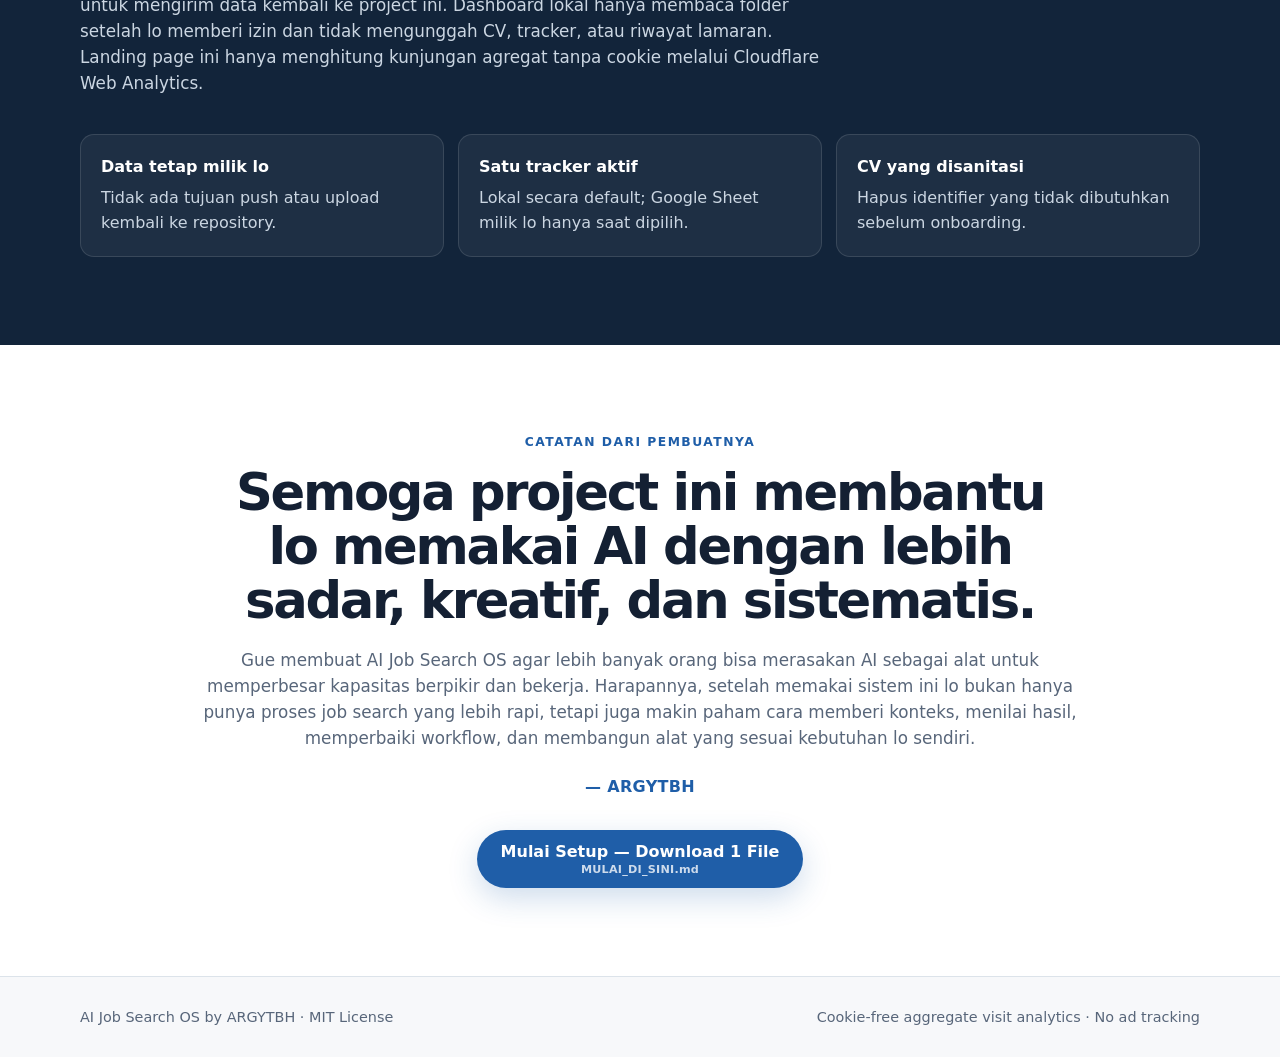
==== commit f4763df9: "fix: explain the move from chat to local agents" ====
--- a/docs/index.html
+++ b/docs/index.html
@@ -39,7 +39,7 @@
     <section class="hero">
       <div class="wrap hero-grid">
         <div>
-          <div class="eyebrow">Job search yang tetap lo kendalikan · v1.8.0</div>
+          <div class="eyebrow">Job search yang tetap lo kendalikan · v1.8.1</div>
           <div data-lang="id">
             <h1>Job search sudah cukup melelahkan. Biar AI bantu bagian repetitifnya.</h1>
             <p class="lead">Kalau lo capek buka banyak tab, menyesuaikan CV berulang kali, dan lupa sudah apply ke mana, workspace ini membantu merapikannya. AI mengerjakan riset, verifikasi, tracking, dan persiapan dokumen. Keputusan karier tetap ada di tangan lo.</p>
@@ -49,7 +49,7 @@
             <p class="lead">If you are tired of juggling tabs, rewriting your CV, and forgetting where you applied, this workspace keeps everything organized. AI handles research, verification, tracking, and document preparation. Your career decisions remain yours.</p>
           </div>
           <div class="cta-row">
-            <a class="primary" href="https://github.com/argytbh/ai-job-search-os/releases/download/v1.8.0/MULAI_DI_SINI.md">Download MULAI_DI_SINI.md</a>
+            <a class="primary starter-cta" href="https://github.com/argytbh/ai-job-search-os/releases/download/v1.8.1/MULAI_DI_SINI.md"><span data-lang="id">Mulai Setup — Download 1 File</span><span data-lang="en" hidden>Start Setup — Download 1 File</span><small>MULAI_DI_SINI.md</small></a>
           </div>
           <div class="trust-row" data-lang="id"><span>Satu workspace</span><span>Tanpa coding</span><span>CV tetap editable</span><span>Keputusan tetap milik lo</span></div>
           <div class="trust-row" data-lang="en" hidden><span>One workspace</span><span>No coding</span><span>Editable CV</span><span>Your decisions stay yours</span></div>
@@ -74,7 +74,32 @@
         <div class="steps">
           <article class="card"><div class="step-num">1</div><h3 data-lang="id">Upload panduan ke chat</h3><h3 data-lang="en" hidden>Upload the guide to chat</h3><p data-lang="id">Upload MULAI_DI_SINI.md ke AI yang sudah lo pakai. Bilang: Bantu saya mulai.</p><p data-lang="en" hidden>Upload MULAI_DI_SINI.md to the AI you already use. Say: Help me get started.</p></article>
           <article class="card"><div class="step-num">2</div><h3 data-lang="id">Pilih tempat tracker</h3><h3 data-lang="en" hidden>Choose tracker storage</h3><p data-lang="id">Simpan lokal tanpa Google, atau pilih Google Sheets kalau ingin akses lintas perangkat. AI menjelaskan proses lengkap dalam tahapan yang jelas.</p><p data-lang="en" hidden>Keep it local without Google, or choose Google Sheets for cross-device access. The AI explains the complete process in clear stages.</p></article>
-          <article class="card"><div class="step-num">3</div><h3 data-lang="id">Ikuti link dan buka folder</h3><h3 data-lang="en" hidden>Follow the links and open the folder</h3><p data-lang="id">AI memberi link aplikasi dan Personal Workspace yang tepat, lalu memandu sampai folder terbuka dan siap dipakai.</p><p data-lang="en" hidden>The AI gives you the correct app and Personal Workspace links, then guides you until the folder is open and ready.</p></article>
+          <article class="card"><div class="step-num">3</div><h3 data-lang="id">Buka meja kerja AI</h3><h3 data-lang="en" hidden>Open the AI's work desk</h3><p data-lang="id">AI memberi link aplikasi agent dan Personal Workspace yang tepat, lalu memandu sampai folder terbuka. Cara pakainya tetap lewat chat biasa.</p><p data-lang="en" hidden>The AI provides the right agent app and Personal Workspace links, then guides you until the folder is open. You still use it through normal chat.</p></article>
+        </div>
+      </div>
+    </section>
+
+    <section class="section agent-bridge" id="kenapa-agent">
+      <div class="wrap">
+        <div data-lang="id"><div class="eyebrow">Kenapa pindah ke aplikasi agent?</div><h2>Tetap ngobrol dengan AI. Sekarang AI juga punya meja kerja.</h2><p class="body narrow">Nama Codex, Claude Code, Cursor, atau Antigravity mungkin terdengar teknis. Tenang: lo tidak perlu coding. Bedanya cuma di apa yang boleh AI kerjakan di komputer lo.</p></div>
+        <div data-lang="en" hidden><div class="eyebrow">Why move to an agent app?</div><h2>Keep chatting with AI. Now it also has a work desk.</h2><p class="body narrow">Names like Codex, Claude Code, Cursor, or Antigravity may sound technical. You do not need to code. The difference is simply what the AI is allowed to work on in your computer.</p></div>
+        <div class="bridge-grid">
+          <article class="bridge-card chat-card">
+            <span class="bridge-role" data-lang="id">Tempat mulai</span><span class="bridge-role" data-lang="en" hidden>Where you begin</span>
+            <h3>AI Chat</h3>
+            <p data-lang="id">ChatGPT, Claude, atau Gemini membantu lo memahami sistem, memilih setup, dan menjawab pertanyaan. Ibarat ruang konsultasi.</p><p data-lang="en" hidden>ChatGPT, Claude, or Gemini helps you understand the system, choose a setup, and answer questions. Think of it as a consultation room.</p>
+          </article>
+          <div class="bridge-arrow" aria-hidden="true"><span>→</span><small data-lang="id">setup sekali</small><small data-lang="en" hidden>one-time setup</small></div>
+          <article class="bridge-card agent-card">
+            <span class="bridge-role" data-lang="id">Tempat kerja harian</span><span class="bridge-role" data-lang="en" hidden>Your daily workspace</span>
+            <h3 data-lang="id">Agent + folder lo</h3><h3 data-lang="en" hidden>Agent + your folder</h3>
+            <p data-lang="id">Agent bisa membaca dan memperbarui tracker, CV, dokumen, dan dashboard di Personal Workspace. Lo tetap memberi instruksi lewat obrolan biasa.</p><p data-lang="en" hidden>The agent can read and update the tracker, CVs, documents, and dashboard in your Personal Workspace. You still give instructions through normal conversation.</p>
+          </article>
+        </div>
+        <div class="multi-agent-note">
+          <div class="multi-agent-icon" aria-hidden="true">↔</div>
+          <div data-lang="id"><strong>Boleh ganti atau memakai lebih dari satu agent.</strong><p>Buka <em>folder Personal Workspace yang sama</em> di Codex, Cursor, Claude Code, Antigravity, atau agent lain. Mereka melanjutkan dari file yang sama, jadi sebaiknya gunakan satu agent pada satu waktu. Kalau foldernya disalin, salinannya berdiri sendiri dan tidak ikut sinkron otomatis.</p></div>
+          <div data-lang="en" hidden><strong>You can switch or use more than one agent.</strong><p>Open the <em>same Personal Workspace folder</em> in Codex, Cursor, Claude Code, Antigravity, or another agent. They continue from the same files, so use one agent at a time. A copied folder is a separate workspace and does not sync automatically.</p></div>
         </div>
       </div>
     </section>
@@ -92,10 +117,10 @@
               <p>Tidak perlu coding, terminal, atau akun GitHub.</p>
             </aside>
             <ol class="howto-list">
-              <li><div><strong>Download file awal</strong><p>Klik <a href="https://github.com/argytbh/ai-job-search-os/releases/download/v1.8.0/MULAI_DI_SINI.md"><code>MULAI_DI_SINI.md</code></a>. Ini satu-satunya file yang perlu lo cari sendiri.</p></div></li>
+              <li><div><strong>Download file awal</strong><p>Klik <a href="https://github.com/argytbh/ai-job-search-os/releases/download/v1.8.1/MULAI_DI_SINI.md"><code>MULAI_DI_SINI.md</code></a>. Ini satu-satunya file yang perlu lo cari sendiri.</p></div></li>
               <li><div><strong>Upload ke AI chat</strong><p>Upload ke ChatGPT, Claude, atau Gemini yang sudah lo pakai, lalu ketik: <code>Bantu saya mulai.</code></p></div></li>
               <li><div><strong>Pilih tempat tracker</strong><p>Pilih lokal untuk dashboard tanpa Google, atau Google Sheets kalau ingin akses dari HP dan perangkat lain.</p></div></li>
-              <li><div><strong>Ikuti panduan setup</strong><p>AI memberi link resmi dan langkah lengkap untuk Codex, Claude Code, Cursor, Antigravity, atau agent lokal yang sesuai.</p></div></li>
+              <li><div><strong>Siapkan meja kerja AI</strong><p>AI menjelaskan kenapa agent dibutuhkan, lalu memberi link resmi dan langkah lengkap untuk aplikasi yang paling cocok. Cara pakainya tetap ngobrol biasa, tanpa coding.</p></div></li>
               <li><div><strong>Buka Personal Workspace</strong><p>Download ZIP dari link yang diberikan AI, ekstrak, lalu buka foldernya di agent. Lo tidak perlu clone repository.</p></div></li>
               <li><div><strong>Masukkan CV dan mulai</strong><p>Agent memverifikasi workspace, memahami profil setelah persetujuan lo, lalu siap mencari lowongan, menyiapkan CV, dan mengelola tracker.</p></div></li>
             </ol>
@@ -113,10 +138,10 @@
               <p>No coding, terminal, or GitHub account required.</p>
             </aside>
             <ol class="howto-list">
-              <li><div><strong>Download the starter file</strong><p>Get <a href="https://github.com/argytbh/ai-job-search-os/releases/download/v1.8.0/MULAI_DI_SINI.md"><code>MULAI_DI_SINI.md</code></a>. This is the only file you need to find yourself.</p></div></li>
+              <li><div><strong>Download the starter file</strong><p>Get <a href="https://github.com/argytbh/ai-job-search-os/releases/download/v1.8.1/MULAI_DI_SINI.md"><code>MULAI_DI_SINI.md</code></a>. This is the only file you need to find yourself.</p></div></li>
               <li><div><strong>Upload it to your AI chat</strong><p>Upload it to ChatGPT, Claude, or Gemini, then say: <code>Help me get started.</code></p></div></li>
               <li><div><strong>Choose tracker storage</strong><p>Choose local for the no-Google dashboard, or Google Sheets for access across devices.</p></div></li>
-              <li><div><strong>Follow the setup guide</strong><p>The AI supplies official links and complete steps for Codex, Claude Code, Cursor, Antigravity, or a suitable local agent.</p></div></li>
+              <li><div><strong>Set up the AI's work desk</strong><p>The AI explains why an agent is needed, then supplies the official link and complete steps for the best-fitting app. You still use normal chat, with no coding.</p></div></li>
               <li><div><strong>Open the Personal Workspace</strong><p>Download the ZIP from the AI's exact-version link, extract it, and open the folder in the agent. No repository clone is needed.</p></div></li>
               <li><div><strong>Add your CV and begin</strong><p>The agent verifies the workspace, builds an approved career profile, and becomes ready to find jobs, prepare CVs, and maintain the tracker.</p></div></li>
             </ol>
@@ -220,8 +245,8 @@
       <div class="wrap">
         <div data-lang="id"><div class="eyebrow">Tracker pilihan lo</div><h2>Buka progres kapan saja, tanpa harus terus bertanya ke AI.</h2><p class="body narrow">Pilih dashboard lokal kalau ingin data tetap di komputer, atau Google Sheets kalau ingin akses dari HP dan perangkat lain. Keduanya memberi tempat yang jelas untuk melihat lowongan, status, jadwal interview, recruiter, dan riwayat aktivitas.</p></div>
         <div data-lang="en" hidden><div class="eyebrow">Your tracker choice</div><h2>Check your progress anytime without repeatedly asking AI.</h2><p class="body narrow">Choose the local dashboard to keep data on your computer, or Google Sheets for access across devices. Both give you a clear place to review jobs, statuses, interviews, recruiters, and activity history.</p></div>
-        <div class="small-links" data-lang="id"><a href="dashboard/">Preview dashboard lokal</a><span>·</span><a href="https://github.com/argytbh/ai-job-search-os/releases/download/v1.8.0/MULAI_DI_SINI.md">Mulai setup</a></div>
-        <div class="small-links" data-lang="en" hidden><a href="dashboard/">Preview local dashboard</a><span>·</span><a href="https://github.com/argytbh/ai-job-search-os/releases/download/v1.8.0/MULAI_DI_SINI.md">Start setup</a></div>
+        <div class="small-links" data-lang="id"><a href="dashboard/">Preview dashboard lokal</a><span>·</span><a href="https://github.com/argytbh/ai-job-search-os/releases/download/v1.8.1/MULAI_DI_SINI.md">Mulai setup</a></div>
+        <div class="small-links" data-lang="en" hidden><a href="dashboard/">Preview local dashboard</a><span>·</span><a href="https://github.com/argytbh/ai-job-search-os/releases/download/v1.8.1/MULAI_DI_SINI.md">Start setup</a></div>
       </div>
     </section>
 
@@ -266,8 +291,7 @@
         <div class="maker-note" data-lang="id"><div class="eyebrow">Catatan dari pembuatnya</div><h2>Semoga project ini membantu lo memakai AI dengan lebih sadar, kreatif, dan sistematis.</h2><p class="body">Gue membuat AI Job Search OS agar lebih banyak orang bisa merasakan AI sebagai alat untuk memperbesar kapasitas berpikir dan bekerja. Harapannya, setelah memakai sistem ini lo bukan hanya punya proses job search yang lebih rapi, tetapi juga makin paham cara memberi konteks, menilai hasil, memperbaiki workflow, dan membangun alat yang sesuai kebutuhan lo sendiri.</p><p class="maker-signature">— ARGYTBH</p></div>
         <div class="maker-note" data-lang="en" hidden><div class="eyebrow">A note from the maker</div><h2>I hope this project helps you use AI with more awareness, creativity, and structure.</h2><p class="body">I built AI Job Search OS so more people can experience AI as a tool that expands how they think and work. I hope it gives you a clearer job-search process while helping you learn how to provide context, judge results, improve a workflow, and shape tools around your own needs.</p><p class="maker-signature">— ARGYTBH</p></div>
         <div class="cta-row centered">
-          <a class="primary" data-lang="id" href="https://github.com/argytbh/ai-job-search-os/releases/download/v1.8.0/MULAI_DI_SINI.md">Mulai dari satu file</a>
-          <a class="primary" data-lang="en" hidden href="https://github.com/argytbh/ai-job-search-os/releases/download/v1.8.0/MULAI_DI_SINI.md">Start with one file</a>
+          <a class="primary starter-cta" href="https://github.com/argytbh/ai-job-search-os/releases/download/v1.8.1/MULAI_DI_SINI.md"><span data-lang="id">Mulai Setup — Download 1 File</span><span data-lang="en" hidden>Start Setup — Download 1 File</span><small>MULAI_DI_SINI.md</small></a>
         </div>
       </div>
     </section>
--- a/docs/style.css
+++ b/docs/style.css
@@ -2,5 +2,8 @@
 /* Structured setup guide */
 .quick-guide{background:#f8fafc}.howto-grid{display:grid;grid-template-columns:minmax(230px,.72fr) minmax(0,1.55fr);gap:34px;align-items:start;margin-top:38px}.requirements{position:sticky;top:92px;border:1px solid #bfd2e5;background:#edf4fb;border-radius:var(--radius);padding:24px}.requirements>strong{display:block;font-size:1.05rem;margin-bottom:12px}.requirements ul{margin:0 0 18px;padding-left:20px}.requirements li+li{margin-top:7px}.requirements p{margin:0;color:var(--muted);font-size:.92rem}.howto-list{counter-reset:guide;list-style:none;margin:0;padding:0;display:grid;gap:0}.howto-list li{counter-increment:guide;display:grid;grid-template-columns:48px minmax(0,1fr);gap:16px;padding:0 0 24px;position:relative}.howto-list li:not(:last-child):before{content:"";position:absolute;left:23px;top:46px;bottom:2px;width:1px;background:#b8c9da}.howto-list li:after{content:counter(guide);width:46px;height:46px;display:grid;place-items:center;border-radius:50%;background:var(--human);color:#fff;font-weight:900;grid-column:1;grid-row:1}.howto-list li>div{grid-column:2;grid-row:1;border-bottom:1px solid var(--line);padding:2px 0 22px}.howto-list li:last-child>div{border-bottom:0}.howto-list strong{font-size:1.02rem}.howto-list p{color:var(--muted);margin:5px 0 0}.howto-list a{color:var(--accent);font-weight:800}.guide-callout{margin-top:8px;border-left:4px solid var(--accent);background:#fff;border-radius:0 14px 14px 0;padding:18px 20px;color:#38536f}@media(max-width:820px){.howto-grid{grid-template-columns:1fr;gap:28px}.requirements{position:static}}
 
+/* Friendly bridge from ordinary AI chat to a folder-capable agent */
+.starter-cta{flex-direction:column;gap:1px;min-height:58px;padding:9px 24px;line-height:1.2}.starter-cta small{font-size:.7rem;font-weight:650;letter-spacing:.02em;opacity:.78}.agent-bridge{background:#edf4fb}.bridge-grid{display:grid;grid-template-columns:minmax(0,1fr) 110px minmax(0,1fr);gap:20px;align-items:stretch;margin-top:38px}.bridge-card{padding:26px;border:1px solid #bfd2e5;border-radius:22px;background:#fff}.bridge-card h3{font-size:1.35rem;margin:8px 0}.bridge-card p{margin:0;color:var(--muted)}.bridge-role{display:inline-block;color:var(--accent);font-size:.78rem;font-weight:850;letter-spacing:.08em;text-transform:uppercase}.agent-card{background:var(--human);border-color:var(--human);color:#fff}.agent-card .bridge-role{color:#9bc6f7}.agent-card p{color:#d8e2ec}.bridge-arrow{display:flex;flex-direction:column;align-items:center;justify-content:center;gap:2px;color:var(--accent);font-weight:900}.bridge-arrow span{font-size:2rem}.bridge-arrow small{font-size:.74rem;text-align:center;text-transform:uppercase;letter-spacing:.06em}.multi-agent-note{display:grid;grid-template-columns:46px minmax(0,1fr);gap:16px;align-items:start;margin-top:20px;padding:20px 22px;border:1px solid #bfd2e5;border-radius:16px;background:rgba(255,255,255,.75)}.multi-agent-icon{width:42px;height:42px;display:grid;place-items:center;border-radius:12px;background:var(--accent);color:#fff;font-size:1.25rem;font-weight:900}.multi-agent-note strong{display:block;margin-bottom:4px}.multi-agent-note p{margin:0;color:var(--muted)}@media(max-width:820px){.bridge-grid{grid-template-columns:1fr;gap:12px}.bridge-arrow{min-height:54px}.bridge-arrow span{transform:rotate(90deg)}.multi-agent-note{grid-template-columns:1fr}.multi-agent-icon{margin-bottom:2px}}
+
 /* Editable dashboard and maker note */
 .customize-section{background:#edf4fb}.customize-grid{display:grid;grid-template-columns:minmax(0,1.18fr) minmax(320px,.82fr);gap:54px;align-items:center}.custom-boundary{display:grid;gap:7px;margin-top:26px;padding:18px 20px;border-left:4px solid var(--accent);background:rgba(255,255,255,.78);border-radius:0 14px 14px 0}.custom-boundary span{color:var(--muted)}.custom-prompts{display:grid;gap:10px;padding:24px;border:1px solid #bfd2e5;border-radius:22px;background:#fff;box-shadow:var(--shadow)}.custom-prompts .prompt-label{font-weight:850;margin-bottom:4px}.custom-prompts code{display:block;padding:13px 14px;border-radius:12px;background:#f4f7fa;color:#223651;line-height:1.45;overflow-wrap:anywhere}.custom-prompts p{margin:6px 0 0;color:var(--muted);font-size:.9rem}.maker-note{max-width:900px;margin:0 auto}.maker-signature{margin:24px 0 0;color:var(--accent);font-weight:850;letter-spacing:.02em}@media(max-width:820px){.customize-grid{grid-template-columns:1fr;gap:34px}}
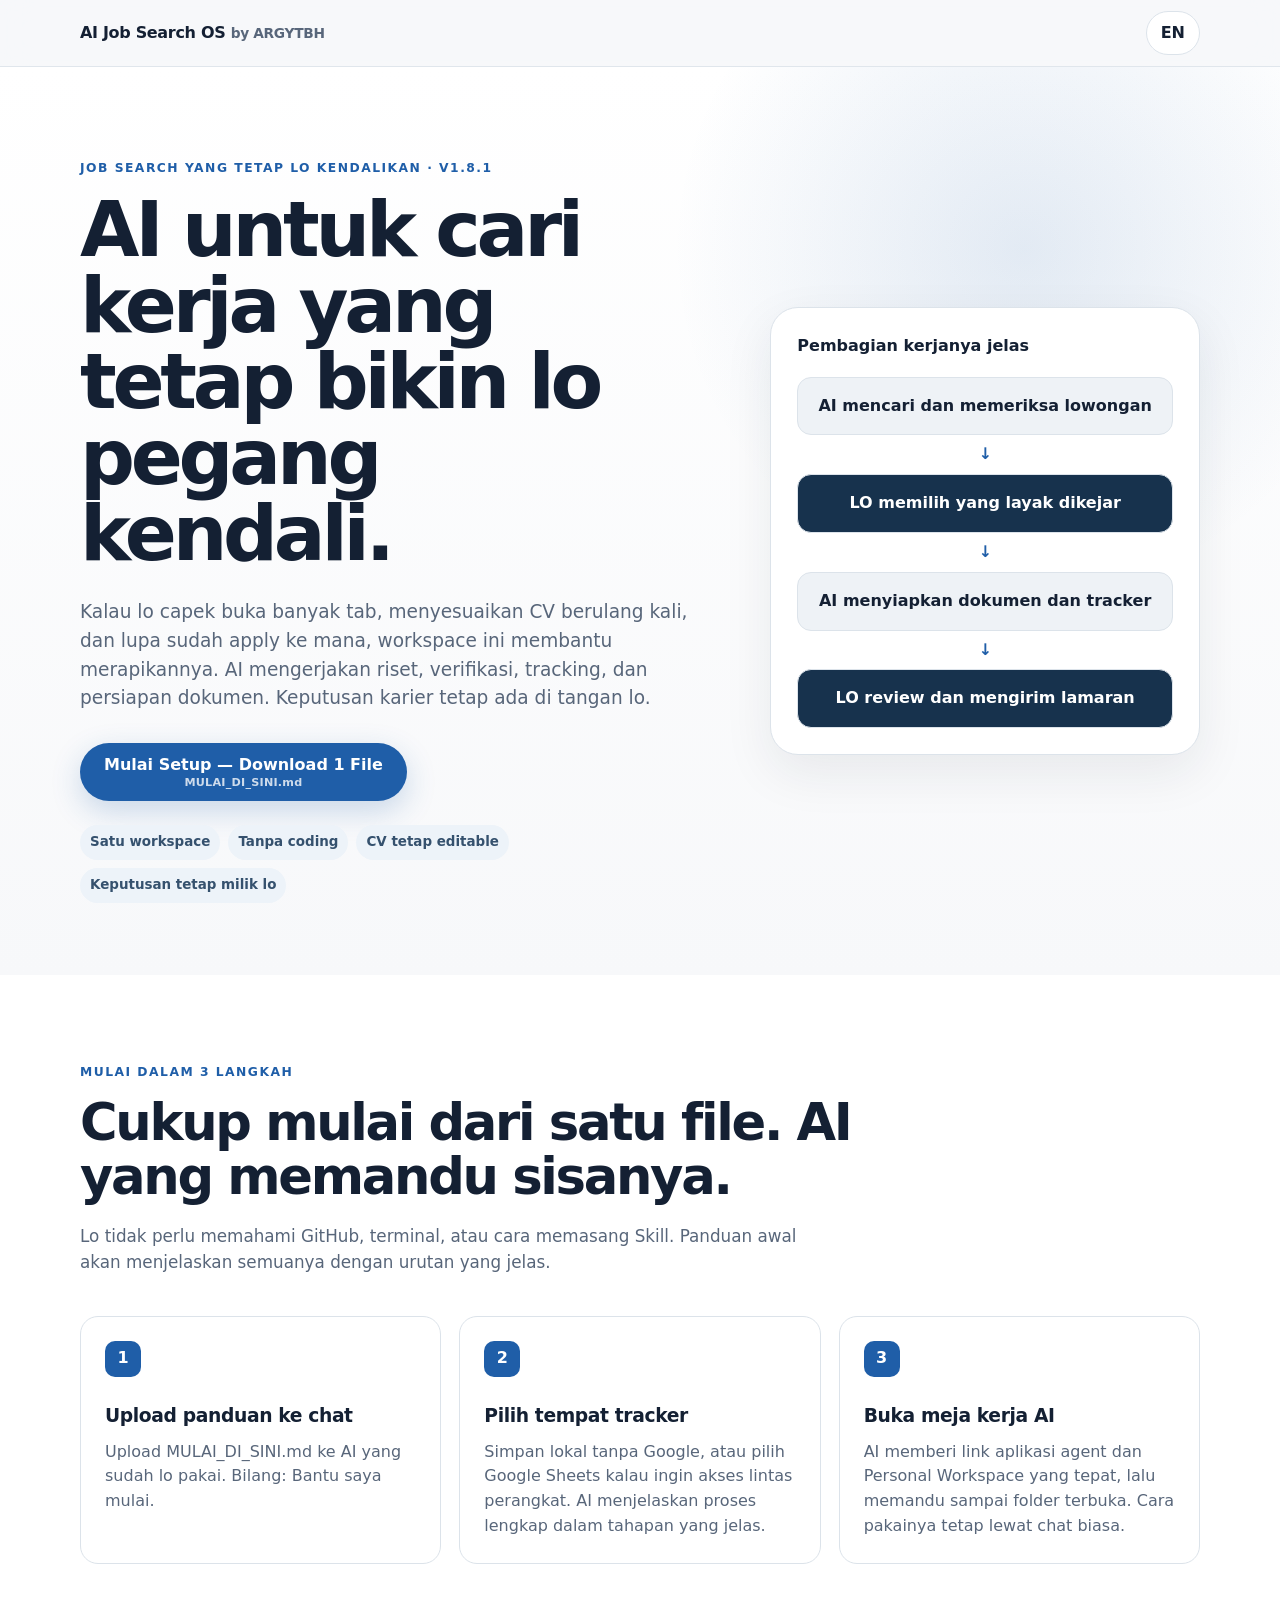
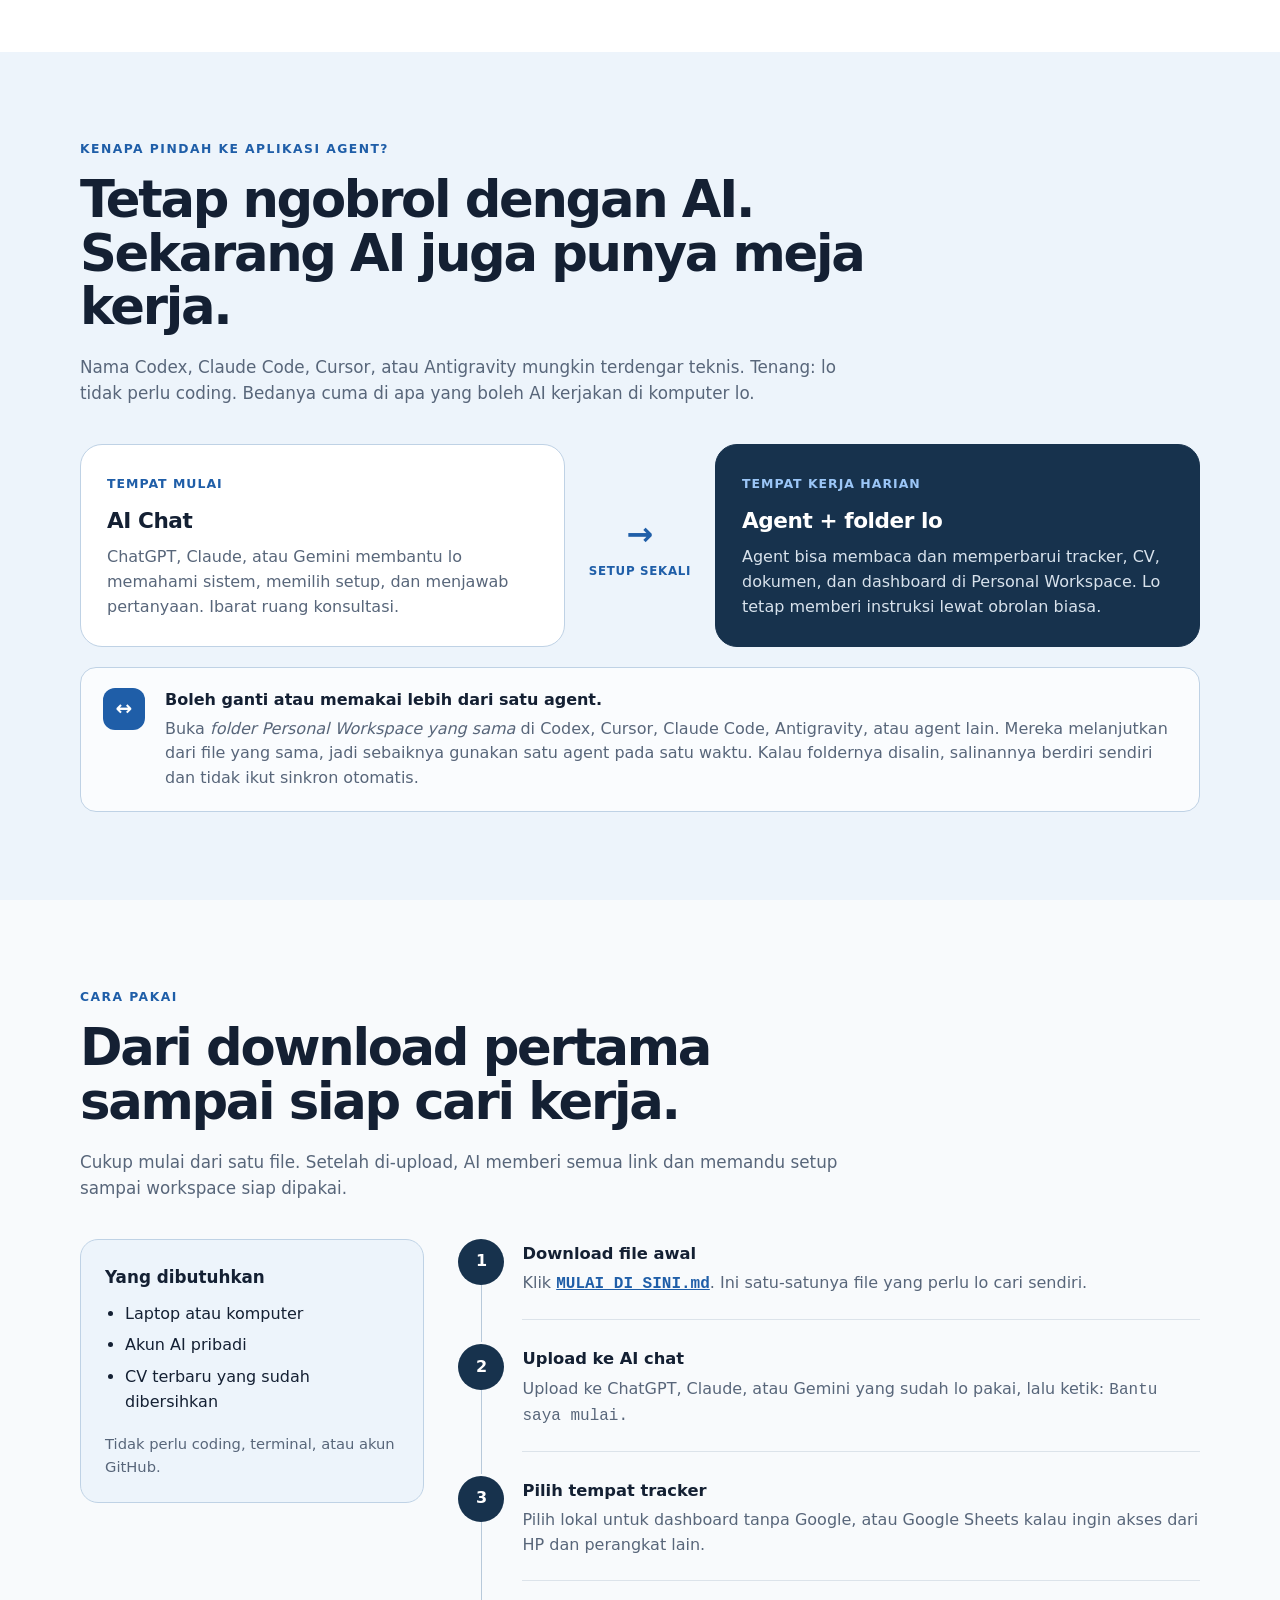
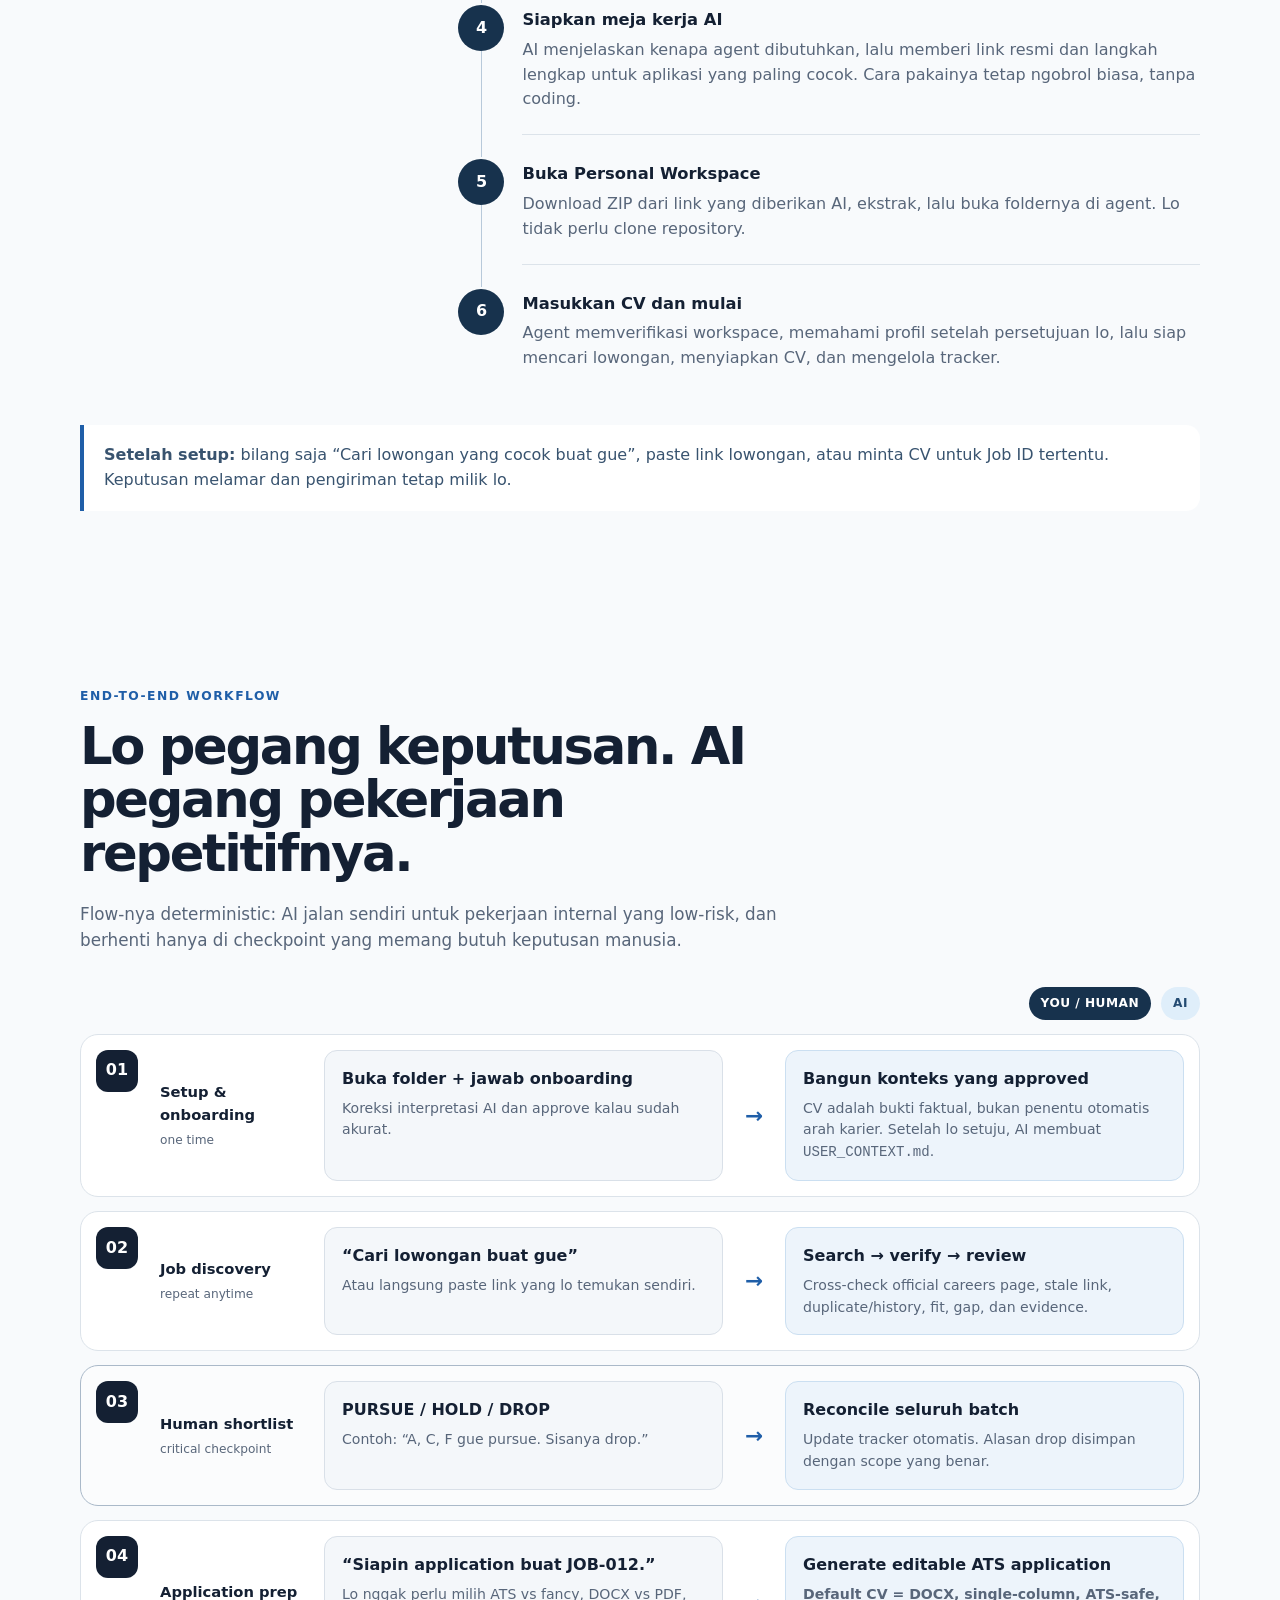
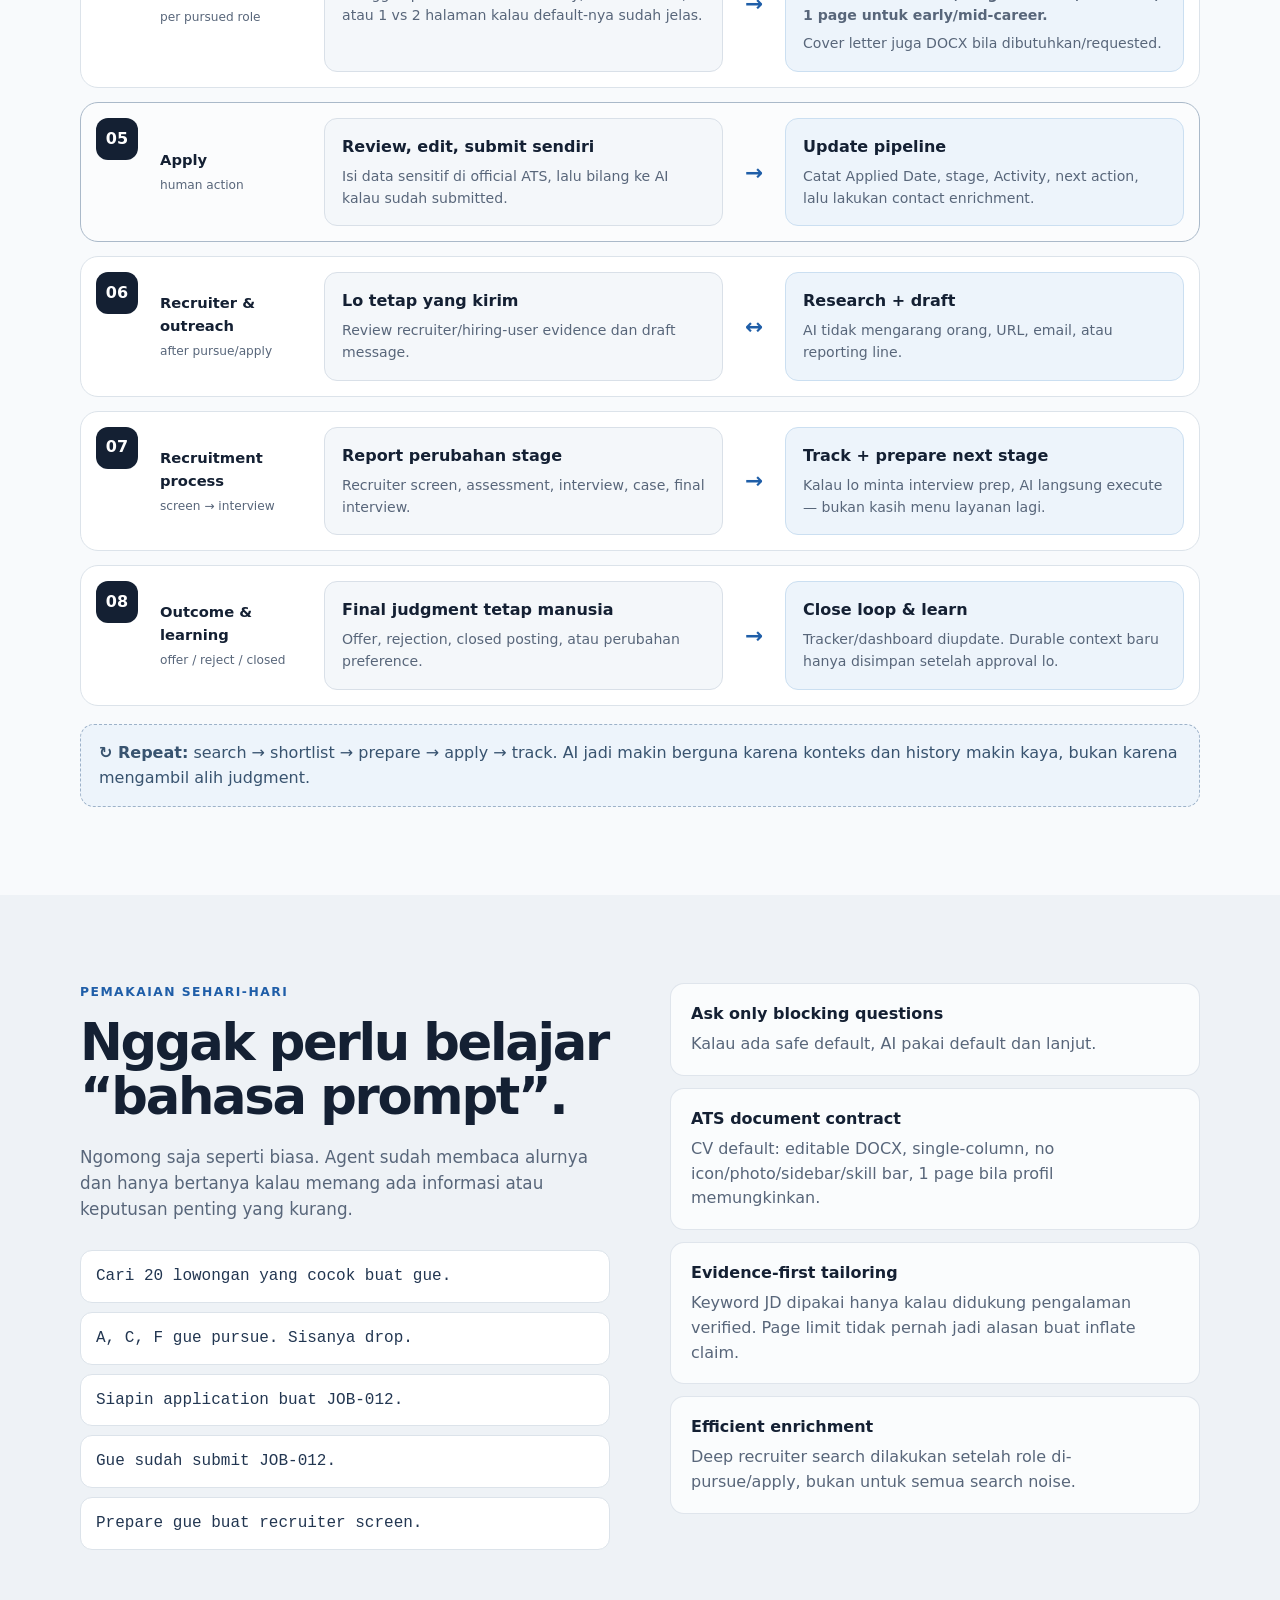
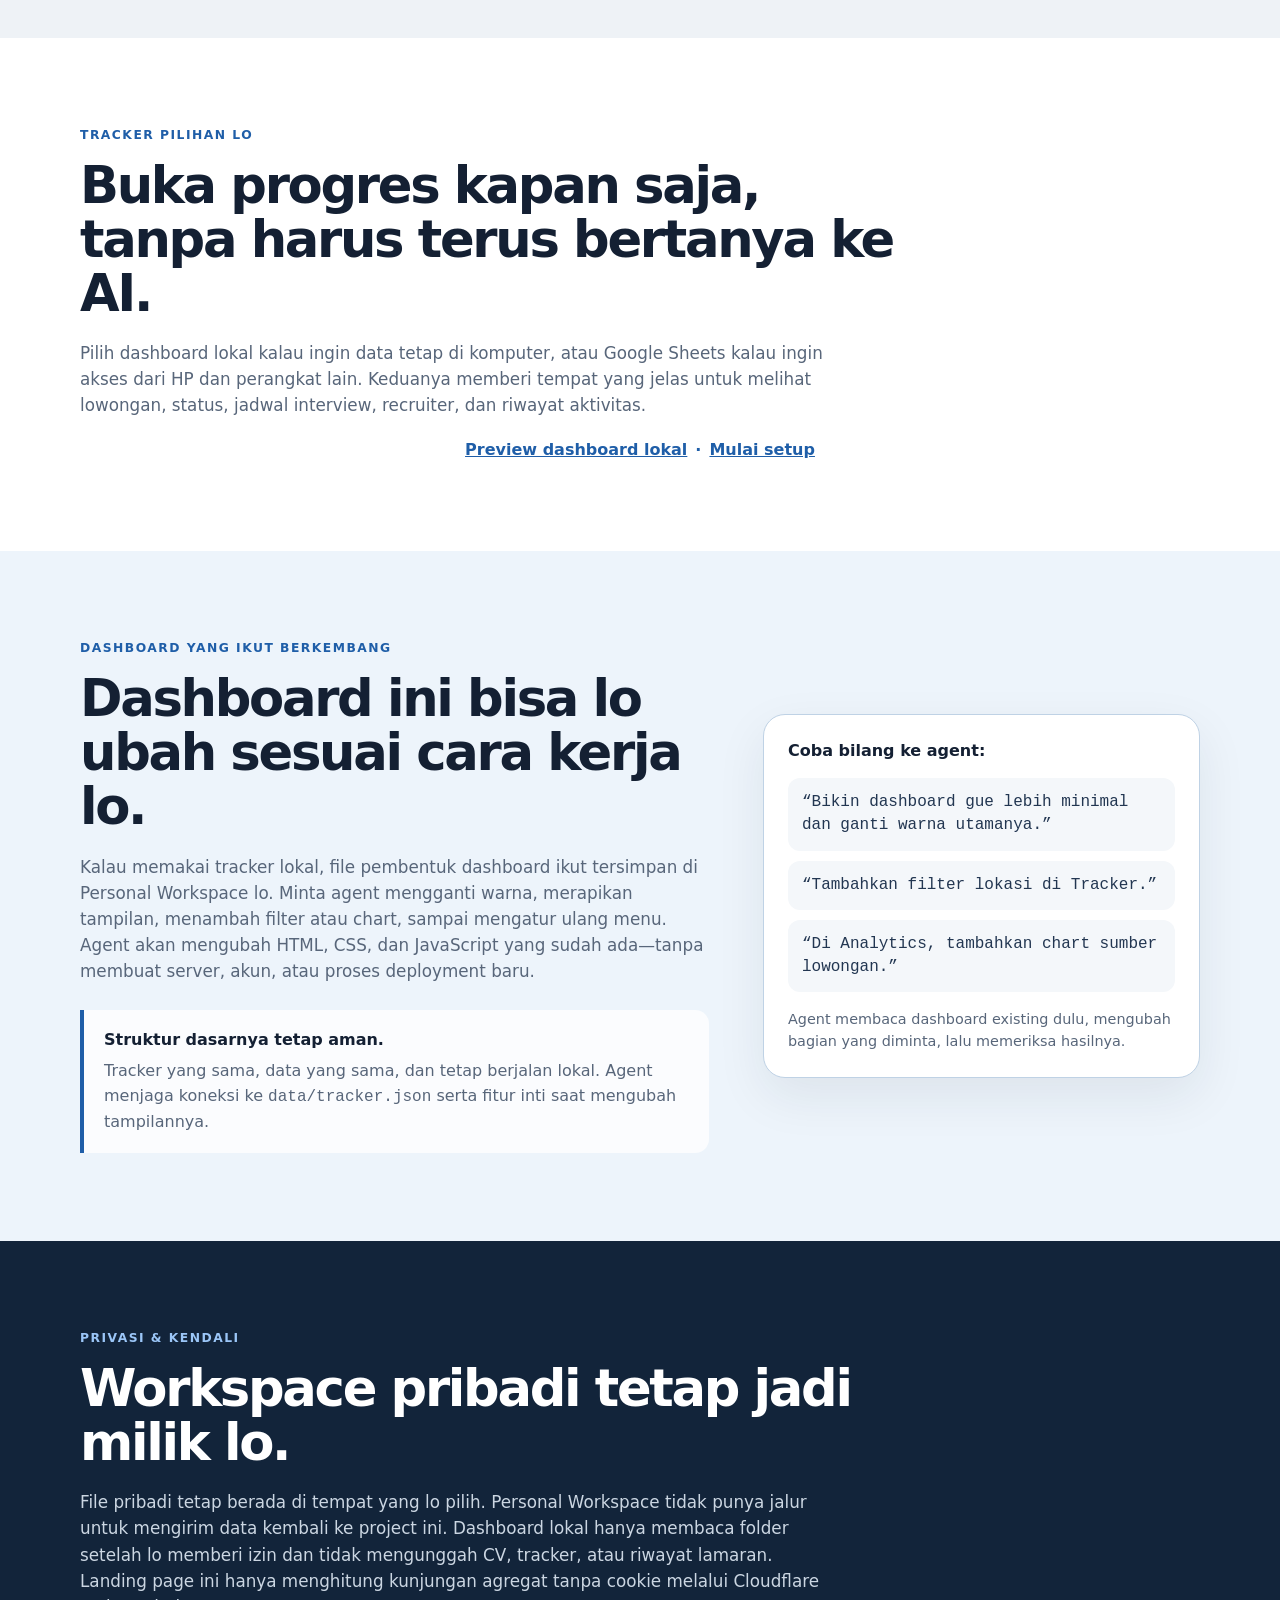
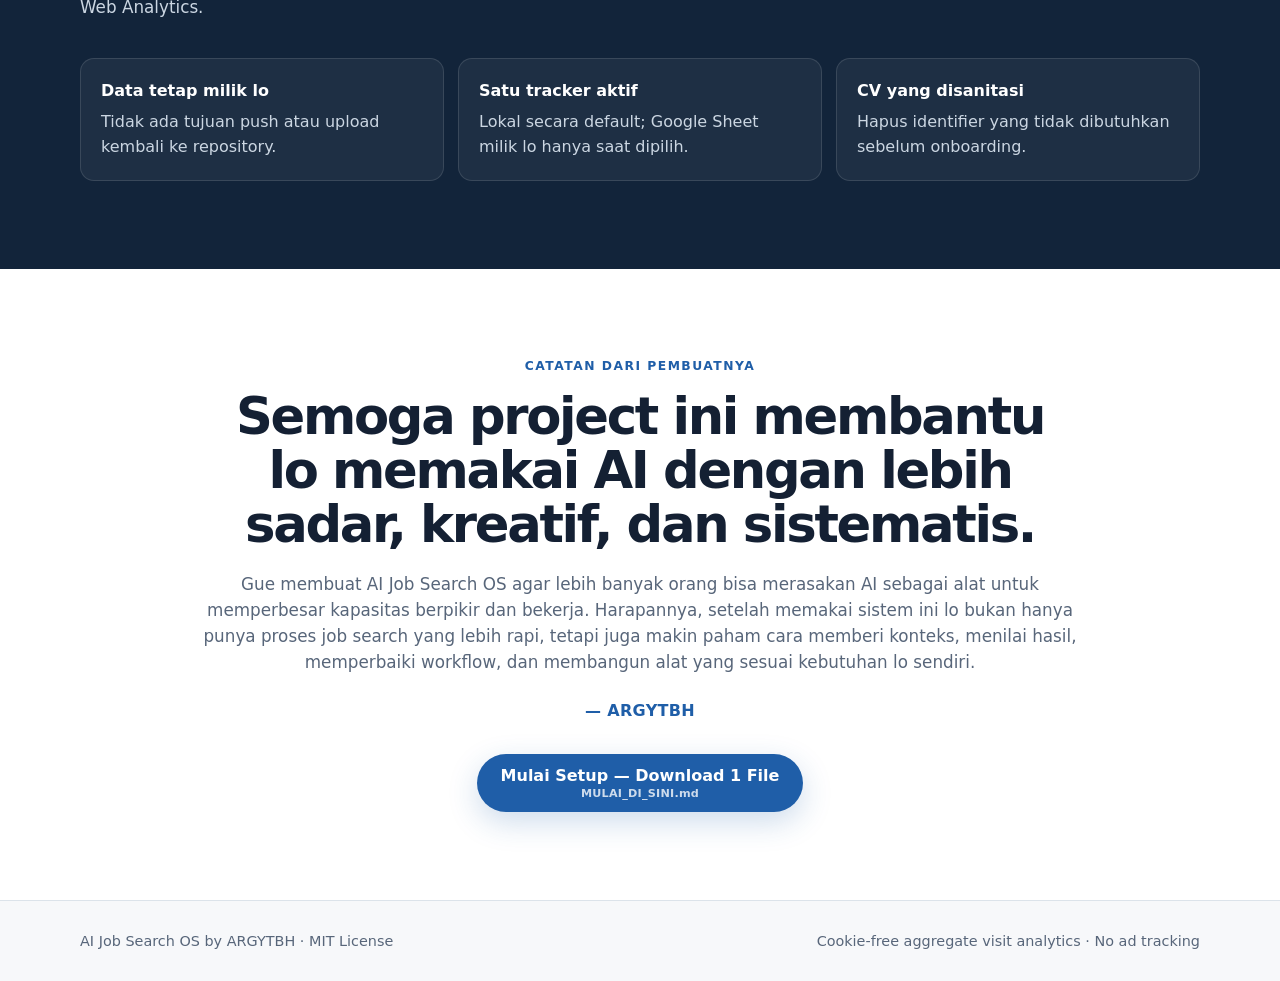
==== commit bb7b4afe: "docs: improve public search and social metadata" ====
--- a/docs/index.html
+++ b/docs/index.html
@@ -3,9 +3,38 @@
 <head>
   <meta charset="utf-8" />
   <meta name="viewport" content="width=device-width, initial-scale=1" />
-  <meta name="description" content="AI Job Search OS membantu merapikan pencarian kerja, CV, tracker, recruiter research, dan persiapan lamaran dalam satu Personal Workspace yang tetap dikendalikan pengguna." />
-  <title>AI Job Search OS</title>
+  <meta name="description" content="Workspace open-source untuk cari lowongan dengan AI, mengelola tracker lamaran, membuat CV ATS, dan riset recruiter lewat ChatGPT, Claude, dan AI agent." />
+  <meta name="robots" content="index, follow, max-image-preview:large" />
+  <meta name="theme-color" content="#17324d" />
+  <link rel="canonical" href="https://argytbh.github.io/ai-job-search-os/" />
+  <meta property="og:type" content="website" />
+  <meta property="og:site_name" content="AI Job Search OS" />
+  <meta property="og:locale" content="id_ID" />
+  <meta property="og:locale:alternate" content="en_US" />
+  <meta property="og:title" content="AI untuk Cari Kerja, Job Tracker &amp; CV ATS | AI Job Search OS" />
+  <meta property="og:description" content="Workspace open-source dan beginner-friendly untuk mencari lowongan, membuat CV ATS, mengelola lamaran, dan bekerja bersama AI agent tanpa kehilangan kendali." />
+  <meta property="og:url" content="https://argytbh.github.io/ai-job-search-os/" />
+  <meta property="og:image" content="https://argytbh.github.io/ai-job-search-os/social-preview.png" />
+  <meta property="og:image:width" content="1280" />
+  <meta property="og:image:height" content="640" />
+  <meta property="og:image:alt" content="AI Job Search OS — AI untuk cari kerja tanpa kehilangan kendali" />
+  <meta name="twitter:card" content="summary_large_image" />
+  <meta name="twitter:title" content="AI untuk Cari Kerja, Job Tracker &amp; CV ATS" />
+  <meta name="twitter:description" content="Open-source, beginner-friendly, dan human-in-the-loop. Mulai dari satu file." />
+  <meta name="twitter:image" content="https://argytbh.github.io/ai-job-search-os/social-preview.png" />
+  <title>AI untuk Cari Kerja, Job Tracker &amp; CV ATS | AI Job Search OS</title>
   <link rel="stylesheet" href="style.css" />
+  <script type="application/ld+json">
+  {
+    "@context": "https://schema.org",
+    "@type": "WebSite",
+    "name": "AI Job Search OS",
+    "alternateName": "AI untuk Cari Kerja",
+    "url": "https://argytbh.github.io/ai-job-search-os/",
+    "description": "Beginner-friendly open-source AI job-search workspace for job discovery, application tracking, ATS CV preparation, recruiter research, and human-in-the-loop decisions.",
+    "inLanguage": ["id-ID", "en"]
+  }
+  </script>
   <script type="application/ld+json">
   {
     "@context": "https://schema.org",
@@ -41,11 +70,11 @@
         <div>
           <div class="eyebrow">Job search yang tetap lo kendalikan · v1.8.1</div>
           <div data-lang="id">
-            <h1>Job search sudah cukup melelahkan. Biar AI bantu bagian repetitifnya.</h1>
+            <h1>AI untuk cari kerja yang tetap bikin lo pegang kendali.</h1>
             <p class="lead">Kalau lo capek buka banyak tab, menyesuaikan CV berulang kali, dan lupa sudah apply ke mana, workspace ini membantu merapikannya. AI mengerjakan riset, verifikasi, tracking, dan persiapan dokumen. Keputusan karier tetap ada di tangan lo.</p>
           </div>
           <div data-lang="en" hidden>
-            <h1>Job searching is already exhausting. Let AI handle the repetitive parts.</h1>
+            <h1>An open-source AI job search workflow you still control.</h1>
             <p class="lead">If you are tired of juggling tabs, rewriting your CV, and forgetting where you applied, this workspace keeps everything organized. AI handles research, verification, tracking, and document preparation. Your career decisions remain yours.</p>
           </div>
           <div class="cta-row">
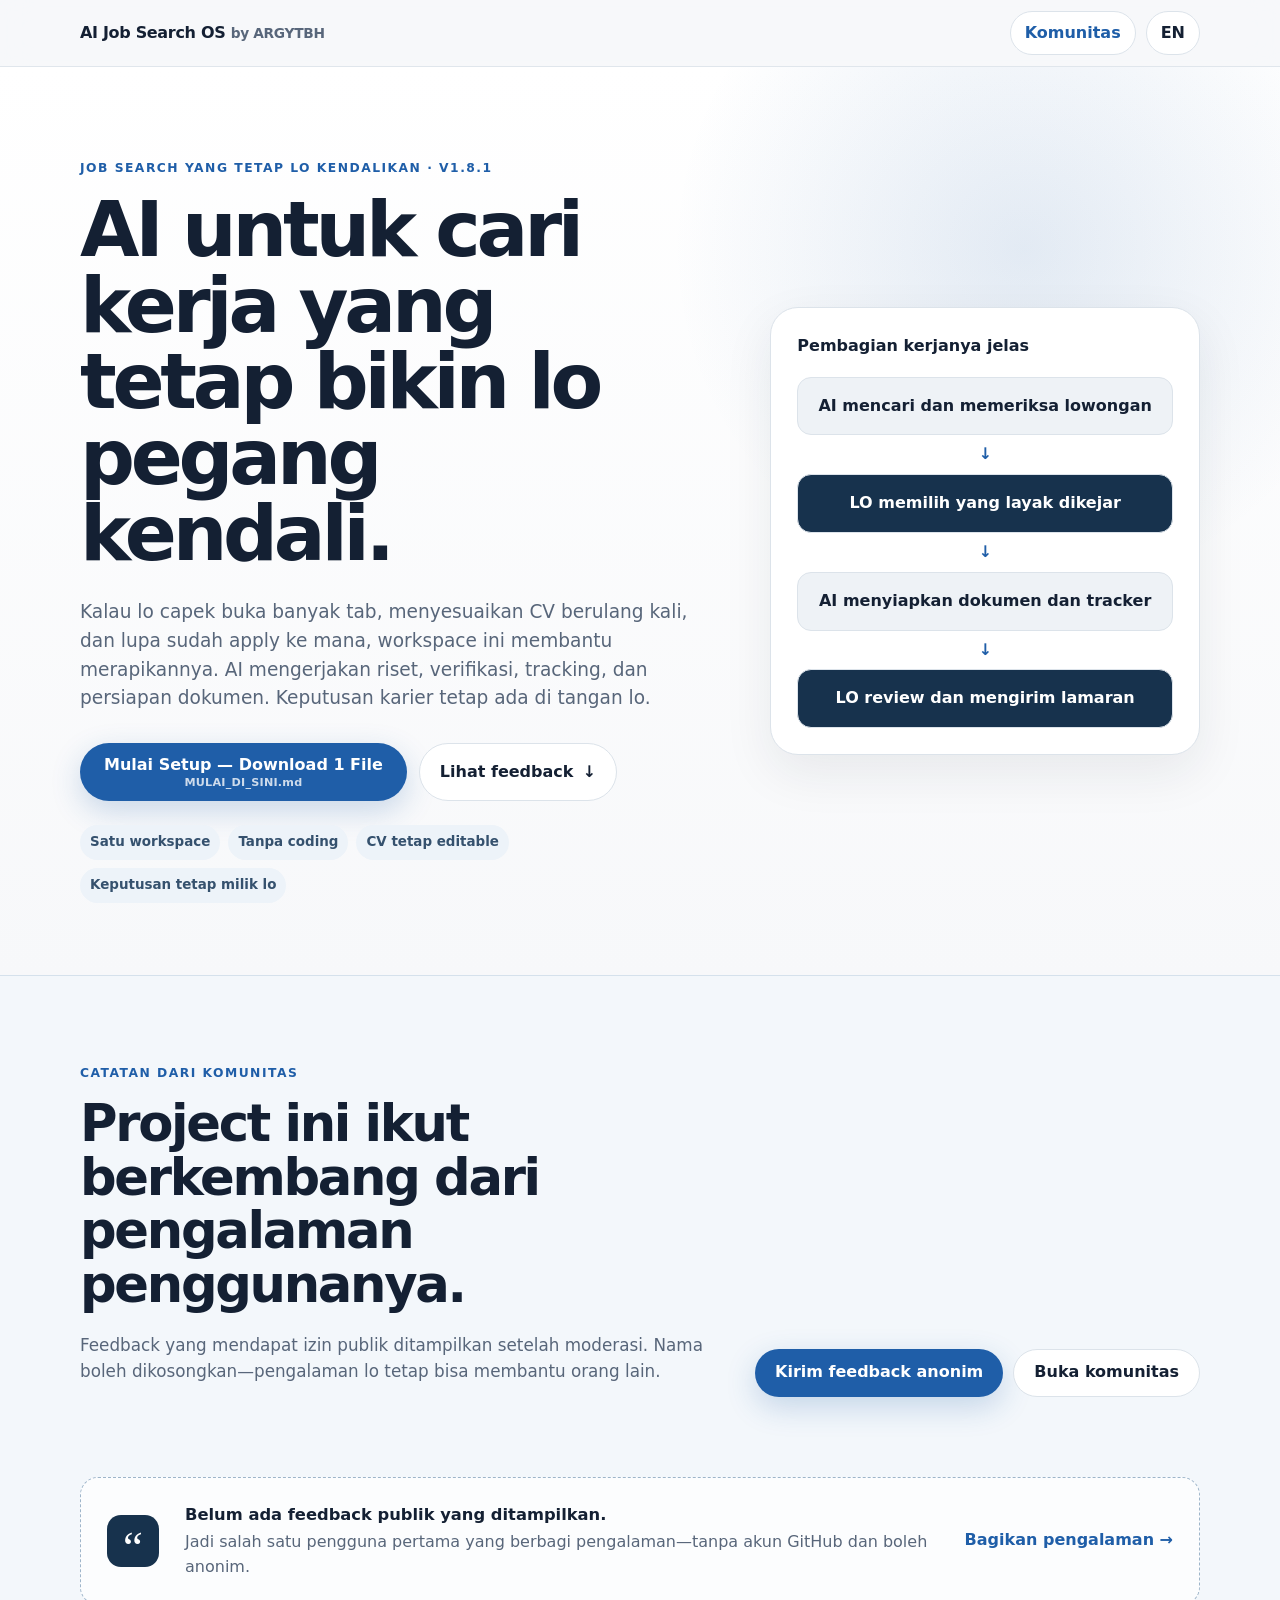
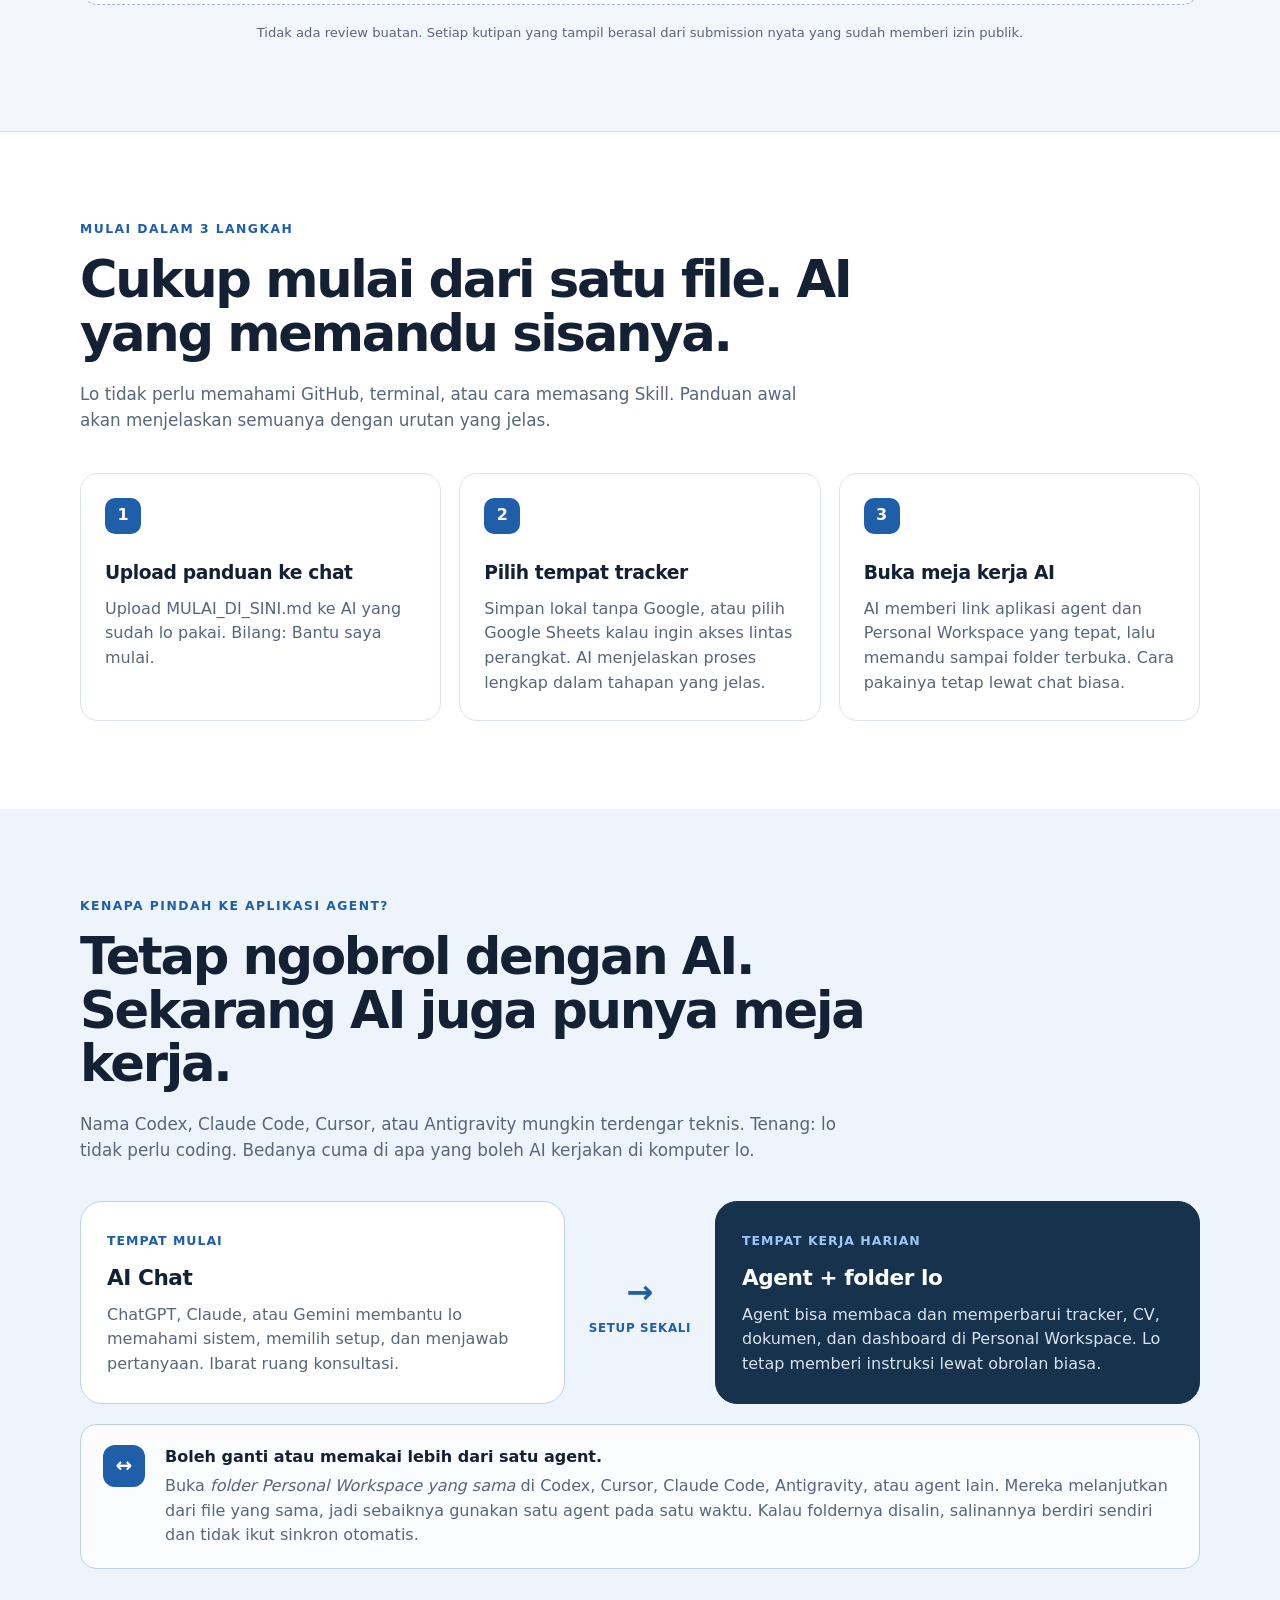
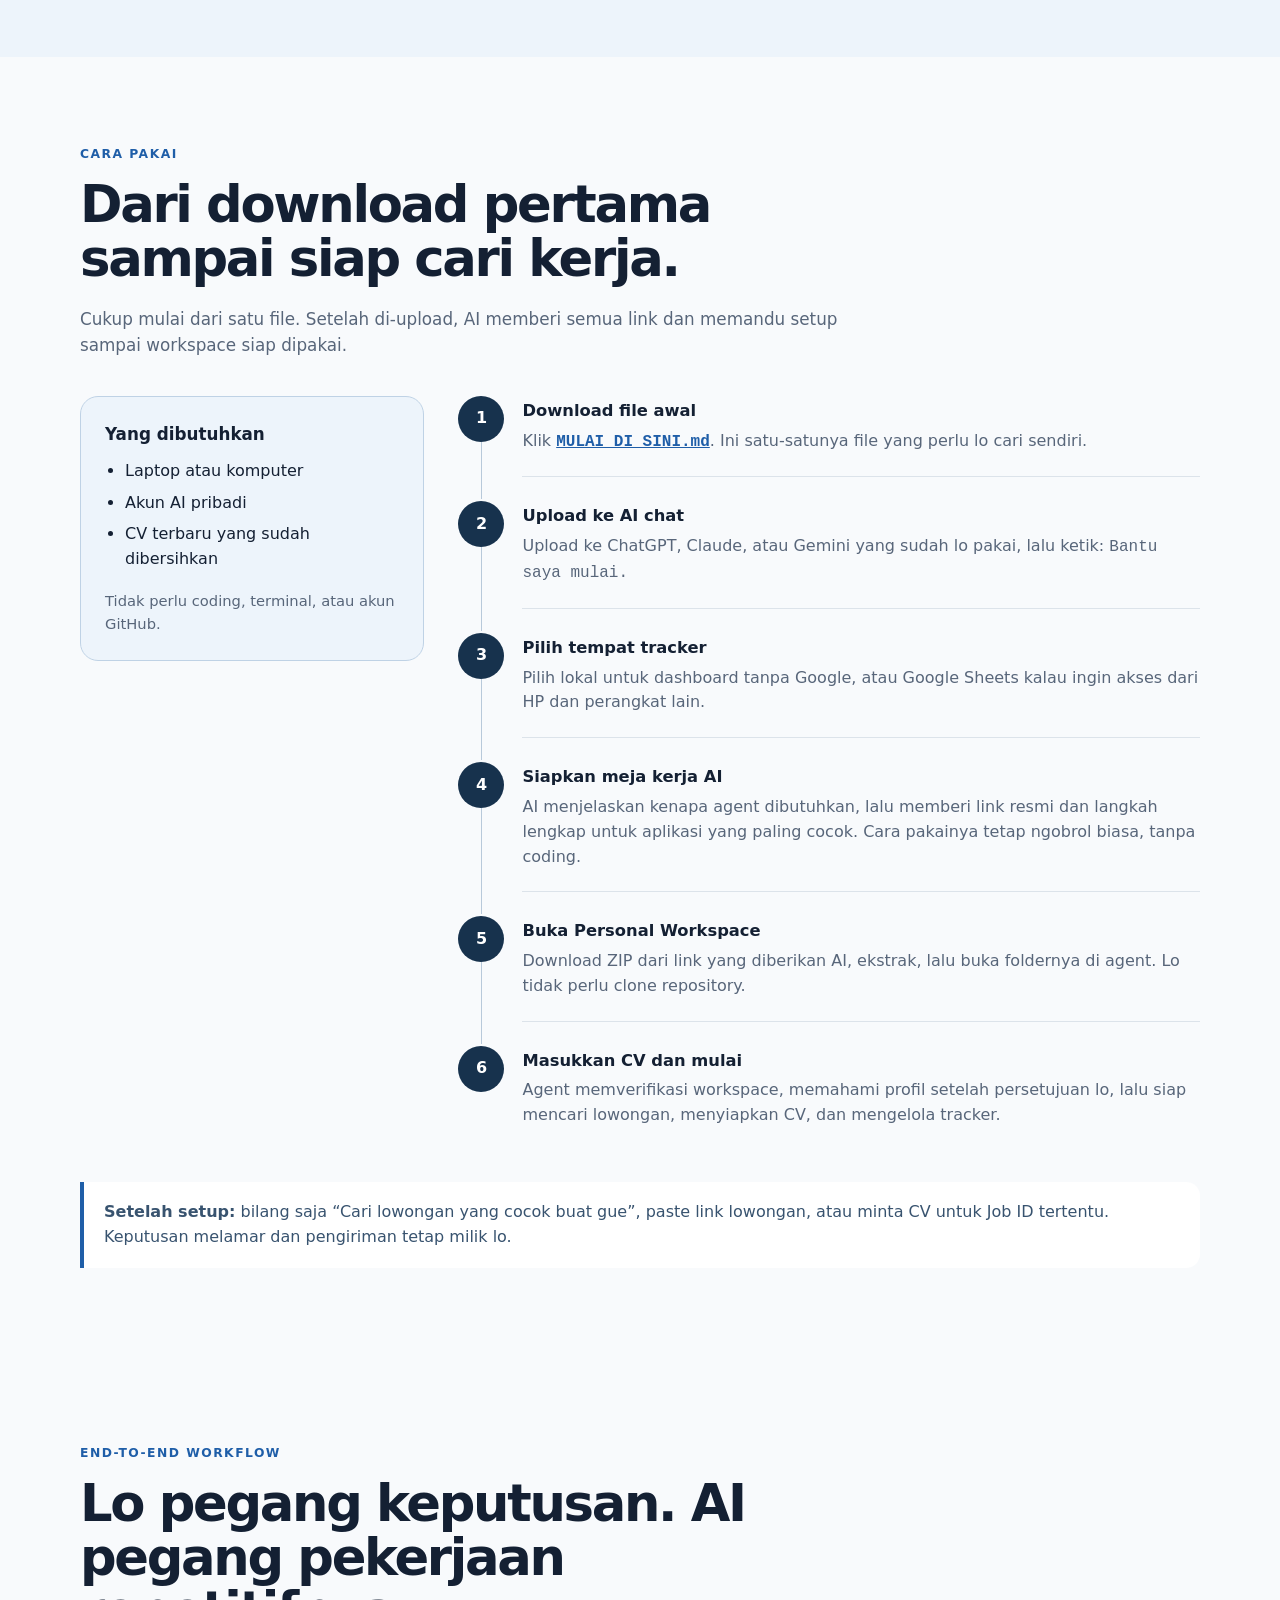
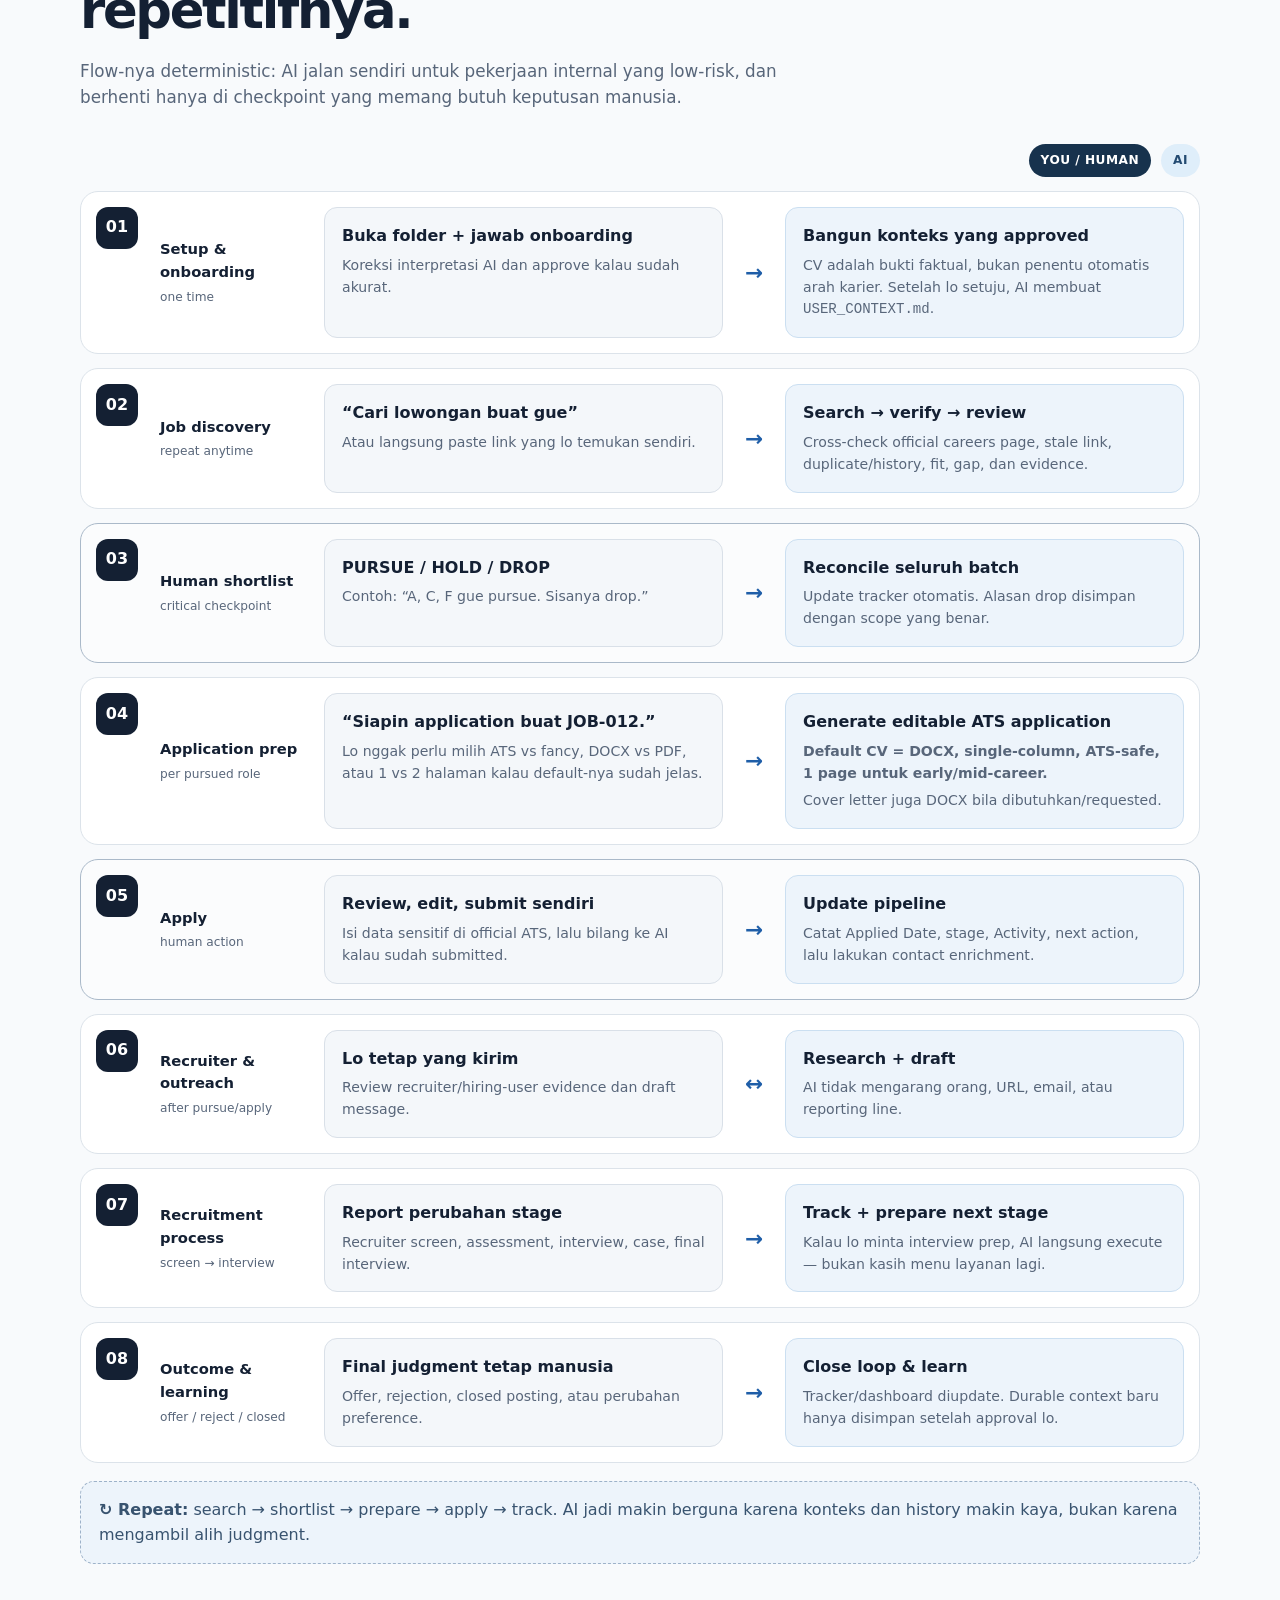
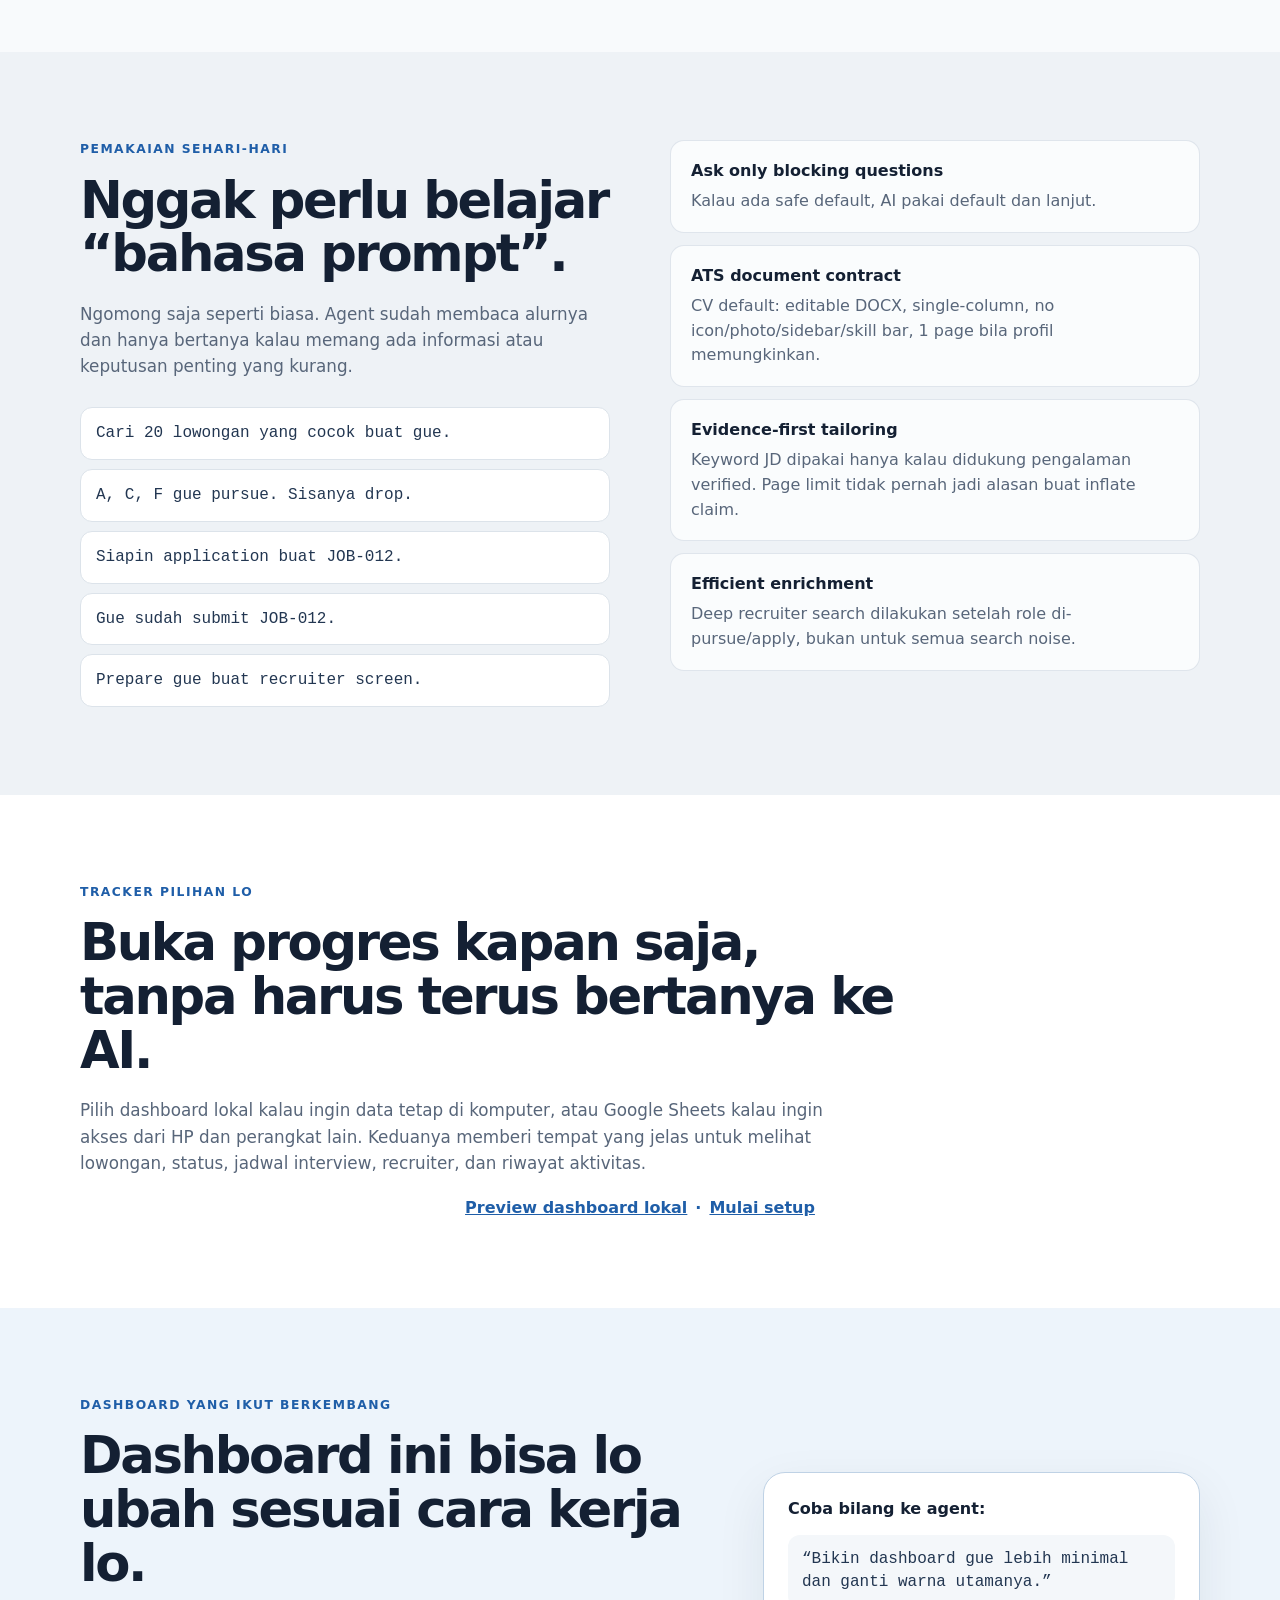
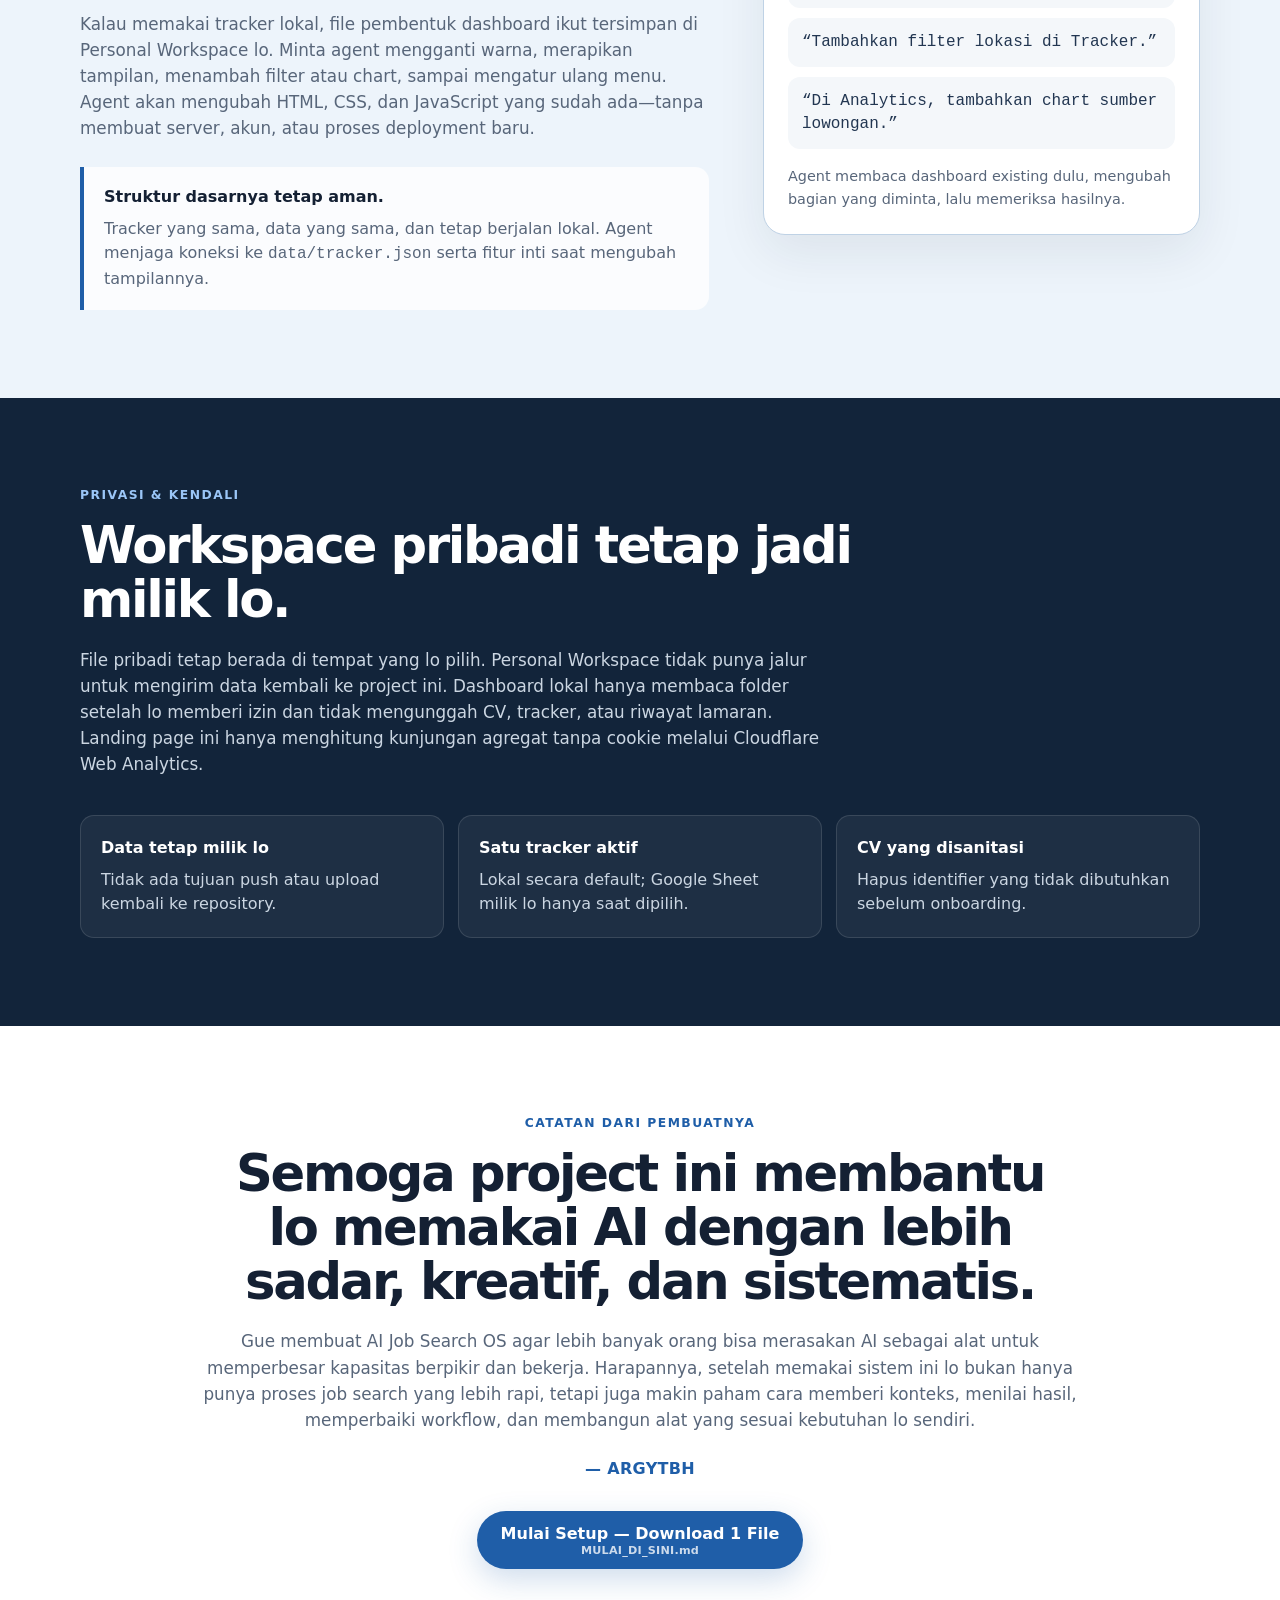
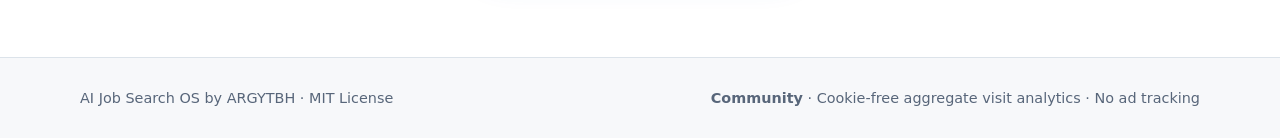
==== commit ebd2fe6b: "feat: add community feedback pages" ====
--- a/docs/index.html
+++ b/docs/index.html
@@ -24,6 +24,7 @@
   <meta name="twitter:image" content="https://argytbh.github.io/ai-job-search-os/social-preview.png" />
   <title>AI untuk Cari Kerja, Job Tracker &amp; CV ATS | AI Job Search OS</title>
   <link rel="stylesheet" href="style.css" />
+  <link rel="stylesheet" href="community/community.css" />
   <script type="application/ld+json">
   {
     "@context": "https://schema.org",
@@ -58,6 +59,7 @@
     <div class="wrap nav-inner">
       <a class="brand" href="#top">AI Job Search OS <span>by ARGYTBH</span></a>
       <div class="nav-actions">
+        <a class="ghost community-nav" href="community/"><span data-lang="id">Komunitas</span><span data-lang="en" hidden>Community</span></a>
         <button class="lang-btn" id="langToggle" type="button" aria-label="Switch language">EN</button>
         <a class="ghost" id="repoLink" href="#" rel="noreferrer">GitHub</a>
       </div>
@@ -79,6 +81,7 @@
           </div>
           <div class="cta-row">
             <a class="primary starter-cta" href="https://github.com/argytbh/ai-job-search-os/releases/download/v1.8.1/MULAI_DI_SINI.md"><span data-lang="id">Mulai Setup — Download 1 File</span><span data-lang="en" hidden>Start Setup — Download 1 File</span><small>MULAI_DI_SINI.md</small></a>
+            <a class="secondary hero-feedback-link" href="#community-feedback"><span data-lang="id">Lihat feedback</span><span data-lang="en" hidden>See feedback</span><span aria-hidden="true">↓</span></a>
           </div>
           <div class="trust-row" data-lang="id"><span>Satu workspace</span><span>Tanpa coding</span><span>CV tetap editable</span><span>Keputusan tetap milik lo</span></div>
           <div class="trust-row" data-lang="en" hidden><span>One workspace</span><span>No coding</span><span>Editable CV</span><span>Your decisions stay yours</span></div>
@@ -93,6 +96,37 @@
             <div class="node human"><span data-lang="id">LO review dan mengirim lamaran</span><span data-lang="en" hidden>YOU review and submit</span></div>
           </div>
         </div>
+      </div>
+    </section>
+
+    <section class="section community-proof" id="community-feedback">
+      <div class="wrap">
+        <div class="community-proof-head">
+          <div data-lang="id">
+            <div class="eyebrow">Catatan dari komunitas</div>
+            <h2 id="community-feedback-title">Project ini ikut berkembang dari pengalaman penggunanya.</h2>
+            <p class="body narrow">Feedback yang mendapat izin publik ditampilkan setelah moderasi. Nama boleh dikosongkan—pengalaman lo tetap bisa membantu orang lain.</p>
+          </div>
+          <div data-lang="en" hidden>
+            <div class="eyebrow">Notes from the community</div>
+            <h2>This project grows from the experiences of its users.</h2>
+            <p class="body narrow">Feedback approved for public display appears after moderation. Your name is optional—your experience can still help someone else.</p>
+          </div>
+          <div class="community-proof-actions">
+            <a class="primary" href="community/#feedback"><span data-lang="id">Kirim feedback anonim</span><span data-lang="en" hidden>Send anonymous feedback</span></a>
+            <a class="secondary" href="community/"><span data-lang="id">Buka komunitas</span><span data-lang="en" hidden>Open community</span></a>
+          </div>
+        </div>
+
+        <div class="feedback-grid" id="featuredFeedback" aria-live="polite"></div>
+        <div class="feedback-empty" id="feedbackEmpty">
+          <div class="feedback-empty-mark" aria-hidden="true">“</div>
+          <div data-lang="id"><strong>Belum ada feedback publik yang ditampilkan.</strong><p>Jadi salah satu pengguna pertama yang berbagi pengalaman—tanpa akun GitHub dan boleh anonim.</p></div>
+          <div data-lang="en" hidden><strong>No public feedback has been featured yet.</strong><p>Be one of the first users to share an experience—no GitHub account required, and you may stay anonymous.</p></div>
+          <a href="community/#feedback"><span data-lang="id">Bagikan pengalaman →</span><span data-lang="en" hidden>Share your experience →</span></a>
+        </div>
+        <p class="feedback-policy" data-lang="id">Tidak ada review buatan. Setiap kutipan yang tampil berasal dari submission nyata yang sudah memberi izin publik.</p>
+        <p class="feedback-policy" data-lang="en" hidden>No fabricated reviews. Every displayed quote comes from a real submission that granted permission for public display.</p>
       </div>
     </section>
 
@@ -326,8 +360,9 @@
     </section>
   </main>
 
-  <footer><div class="wrap footer-inner"><span>AI Job Search OS by ARGYTBH · MIT License</span><span>Cookie-free aggregate visit analytics · No ad tracking</span></div></footer>
-
+  <footer><div class="wrap footer-inner"><span>AI Job Search OS by ARGYTBH · MIT License</span><span><a href="community/">Community</a> · Cookie-free aggregate visit analytics · No ad tracking</span></div></footer>
+
+  <script src="community/feedback.js"></script>
   <script>
     (function () {
       const toggle = document.getElementById('langToggle');
@@ -348,6 +383,43 @@
       }
       const repo = document.getElementById('repoLink');
       if (repoUrl !== '#') repo.href = repoUrl; else repo.style.display = 'none';
+
+      const feedbackRoot = document.getElementById('featuredFeedback');
+      const feedbackEmpty = document.getElementById('feedbackEmpty');
+      const feedbackItems = Array.isArray(window.AI_JOB_SEARCH_FEEDBACK) ? window.AI_JOB_SEARCH_FEEDBACK.slice(0, 3) : [];
+      feedbackItems.forEach(function (item) {
+        const card = document.createElement('article');
+        card.className = 'feedback-card';
+        const quote = document.createElement('blockquote');
+        quote.textContent = item.quote || '';
+        const meta = document.createElement('div');
+        meta.className = 'feedback-meta';
+        const author = document.createElement('strong');
+        author.textContent = item.author || (lang === 'id' ? 'Anonim' : 'Anonymous');
+        const context = document.createElement('span');
+        context.textContent = item.context || '';
+        meta.appendChild(author);
+        if (context.textContent) meta.appendChild(context);
+        card.appendChild(quote);
+        card.appendChild(meta);
+        if (typeof item.sourceUrl === 'string' && /^https:\/\//.test(item.sourceUrl)) {
+          const source = document.createElement('a');
+          source.href = item.sourceUrl;
+          source.target = '_blank';
+          source.rel = 'noreferrer';
+          const sourceId = document.createElement('span');
+          sourceId.setAttribute('data-lang', 'id');
+          sourceId.textContent = 'Lihat sumber publik ↗';
+          const sourceEn = document.createElement('span');
+          sourceEn.setAttribute('data-lang', 'en');
+          sourceEn.textContent = 'View public source ↗';
+          source.appendChild(sourceId);
+          source.appendChild(sourceEn);
+          card.appendChild(source);
+        }
+        feedbackRoot.appendChild(card);
+      });
+      if (feedbackItems.length) feedbackEmpty.hidden = true;
       applyLanguage();
     })();
   </script>
--- a/docs/community/community.css
+++ b/docs/community/community.css
@@ -0,0 +1,10 @@
+/* Open community feedback */
+.hero-feedback-link{gap:9px}.community-proof{background:#f3f7fb;border-top:1px solid #d5e1ec;border-bottom:1px solid #d5e1ec}.community-proof-head{display:grid;grid-template-columns:minmax(0,1fr) auto;gap:36px;align-items:end}.community-proof-actions{display:flex;flex-wrap:wrap;justify-content:flex-end;gap:10px;margin-bottom:4px}.feedback-grid{display:grid;grid-template-columns:repeat(3,1fr);gap:16px;margin-top:38px}.feedback-card{position:relative;display:flex;flex-direction:column;min-height:230px;padding:28px 24px 22px;border:1px solid #c8d8e7;border-radius:var(--radius);background:#fff;box-shadow:0 14px 36px rgba(20,32,51,.06)}.feedback-card:before{content:"“";position:absolute;top:8px;right:18px;color:#d5e5f4;font-family:Georgia,serif;font-size:4.8rem;line-height:1}.feedback-card blockquote{position:relative;margin:0 0 26px;color:#24364d;font-size:1.04rem;font-weight:650;line-height:1.6}.feedback-meta{display:grid;gap:2px;margin-top:auto}.feedback-meta span{color:var(--muted);font-size:.84rem}.feedback-card>a{margin-top:15px;color:var(--accent);font-size:.84rem;font-weight:800;text-decoration:none}.feedback-card>a:hover{text-decoration:underline}.feedback-empty{display:grid;grid-template-columns:58px minmax(0,1fr) auto;gap:20px;align-items:center;margin-top:38px;padding:24px 26px;border:1px dashed #9eb5ca;border-radius:var(--radius);background:rgba(255,255,255,.74)}.feedback-empty-mark{width:52px;height:52px;display:grid;place-items:center;border-radius:14px;background:var(--human);color:#fff;font-family:Georgia,serif;font-size:2.8rem;line-height:1;padding-top:10px}.feedback-empty strong{display:block;font-size:1.02rem}.feedback-empty p{margin:3px 0 0;color:var(--muted)}.feedback-empty>a{color:var(--accent);font-weight:850;text-decoration:none;white-space:nowrap}.feedback-empty>a:hover{text-decoration:underline}.feedback-policy{margin:18px 0 0;color:var(--muted);font-size:.82rem;text-align:center}.community-nav{color:var(--accent)}footer a{font-weight:750;text-decoration:none}footer a:hover{text-decoration:underline}
+
+/* Community page */
+.community-page{min-height:100vh}.community-hero{padding:86px 0 64px;background:radial-gradient(circle at 85% 15%,rgba(31,94,168,.13),transparent 27%),linear-gradient(180deg,#fff 0%,#f3f7fb 100%)}.community-hero-grid{display:grid;grid-template-columns:minmax(0,1.12fr) minmax(320px,.88fr);gap:58px;align-items:center}.community-hero h1{font-size:clamp(2.65rem,5.8vw,4.9rem)}.community-promise{display:grid;gap:1px;border:1px solid #c7d9e9;border-radius:24px;background:#fff;box-shadow:var(--shadow);overflow:hidden}.promise-row{display:grid;grid-template-columns:42px minmax(0,1fr);gap:14px;align-items:center;padding:18px 20px}.promise-row+.promise-row{border-top:1px solid var(--line)}.promise-icon{width:38px;height:38px;display:grid;place-items:center;border-radius:11px;background:#edf4fb;color:var(--accent);font-weight:900}.promise-row strong{display:block}.promise-row span{display:block;color:var(--muted);font-size:.88rem;margin-top:2px}.community-paths{display:grid;grid-template-columns:repeat(2,1fr);gap:18px;margin-top:38px}.community-path{display:flex;flex-direction:column;min-height:260px;padding:25px;border:1px solid var(--line);border-radius:var(--radius);background:#fff}.community-path-icon{width:44px;height:44px;display:grid;place-items:center;border-radius:12px;background:var(--surface-soft);font-size:1.15rem;margin-bottom:23px}.community-path p{color:var(--muted)}.community-path .path-note{margin-top:auto;font-size:.82rem}.community-path>a{align-self:flex-start;margin-top:16px;color:var(--accent);font-weight:850;text-decoration:none}.community-path>a:hover{text-decoration:underline}.anonymous-form-section{background:#edf4fb}.form-shell{display:grid;grid-template-columns:minmax(260px,.65fr) minmax(0,1.35fr);gap:34px;align-items:start;margin-top:34px}.form-guidance{display:grid;gap:12px}.form-guidance-item{padding:16px 18px;border-left:3px solid #9bb9d4;background:rgba(255,255,255,.66);border-radius:0 12px 12px 0}.form-guidance-item strong{display:block;margin-bottom:3px}.form-guidance-item span{color:var(--muted);font-size:.9rem}.form-embed{min-height:440px;border:1px solid #bfd2e5;border-radius:22px;background:#fff;box-shadow:var(--shadow);overflow:hidden}.form-embed iframe{display:block;width:100%;min-height:660px;border:0}.form-unavailable{display:grid;place-items:center;min-height:440px;padding:38px;text-align:center}.form-unavailable-inner{max-width:440px}.form-unavailable-mark{width:52px;height:52px;display:grid;place-items:center;margin:0 auto 18px;border-radius:14px;background:var(--accent);color:#fff;font-weight:900}.form-unavailable p{color:var(--muted)}.public-feedback-section{background:#fff}.community-feedback-list{margin-top:34px}.community-back{display:inline-flex;align-items:center;gap:7px;color:var(--accent);font-weight:800;text-decoration:none;margin-bottom:24px}.community-back:hover{text-decoration:underline}.community-status{margin-top:14px;color:var(--muted);font-size:.86rem}
+
+@media(max-width:900px){.community-proof-head,.community-hero-grid,.form-shell{grid-template-columns:1fr}.community-proof-actions{justify-content:flex-start}.community-paths{grid-template-columns:1fr}.community-path{min-height:0}}
+@media(max-width:700px){.community-nav{display:none}.feedback-grid{grid-template-columns:1fr}.feedback-empty{grid-template-columns:1fr;align-items:start}.feedback-empty>a{white-space:normal}.community-hero{padding-top:62px}}
+
+.community-proof a:focus-visible,.community-page a:focus-visible,.community-page button:focus-visible{outline:3px solid #79aee1;outline-offset:3px}
